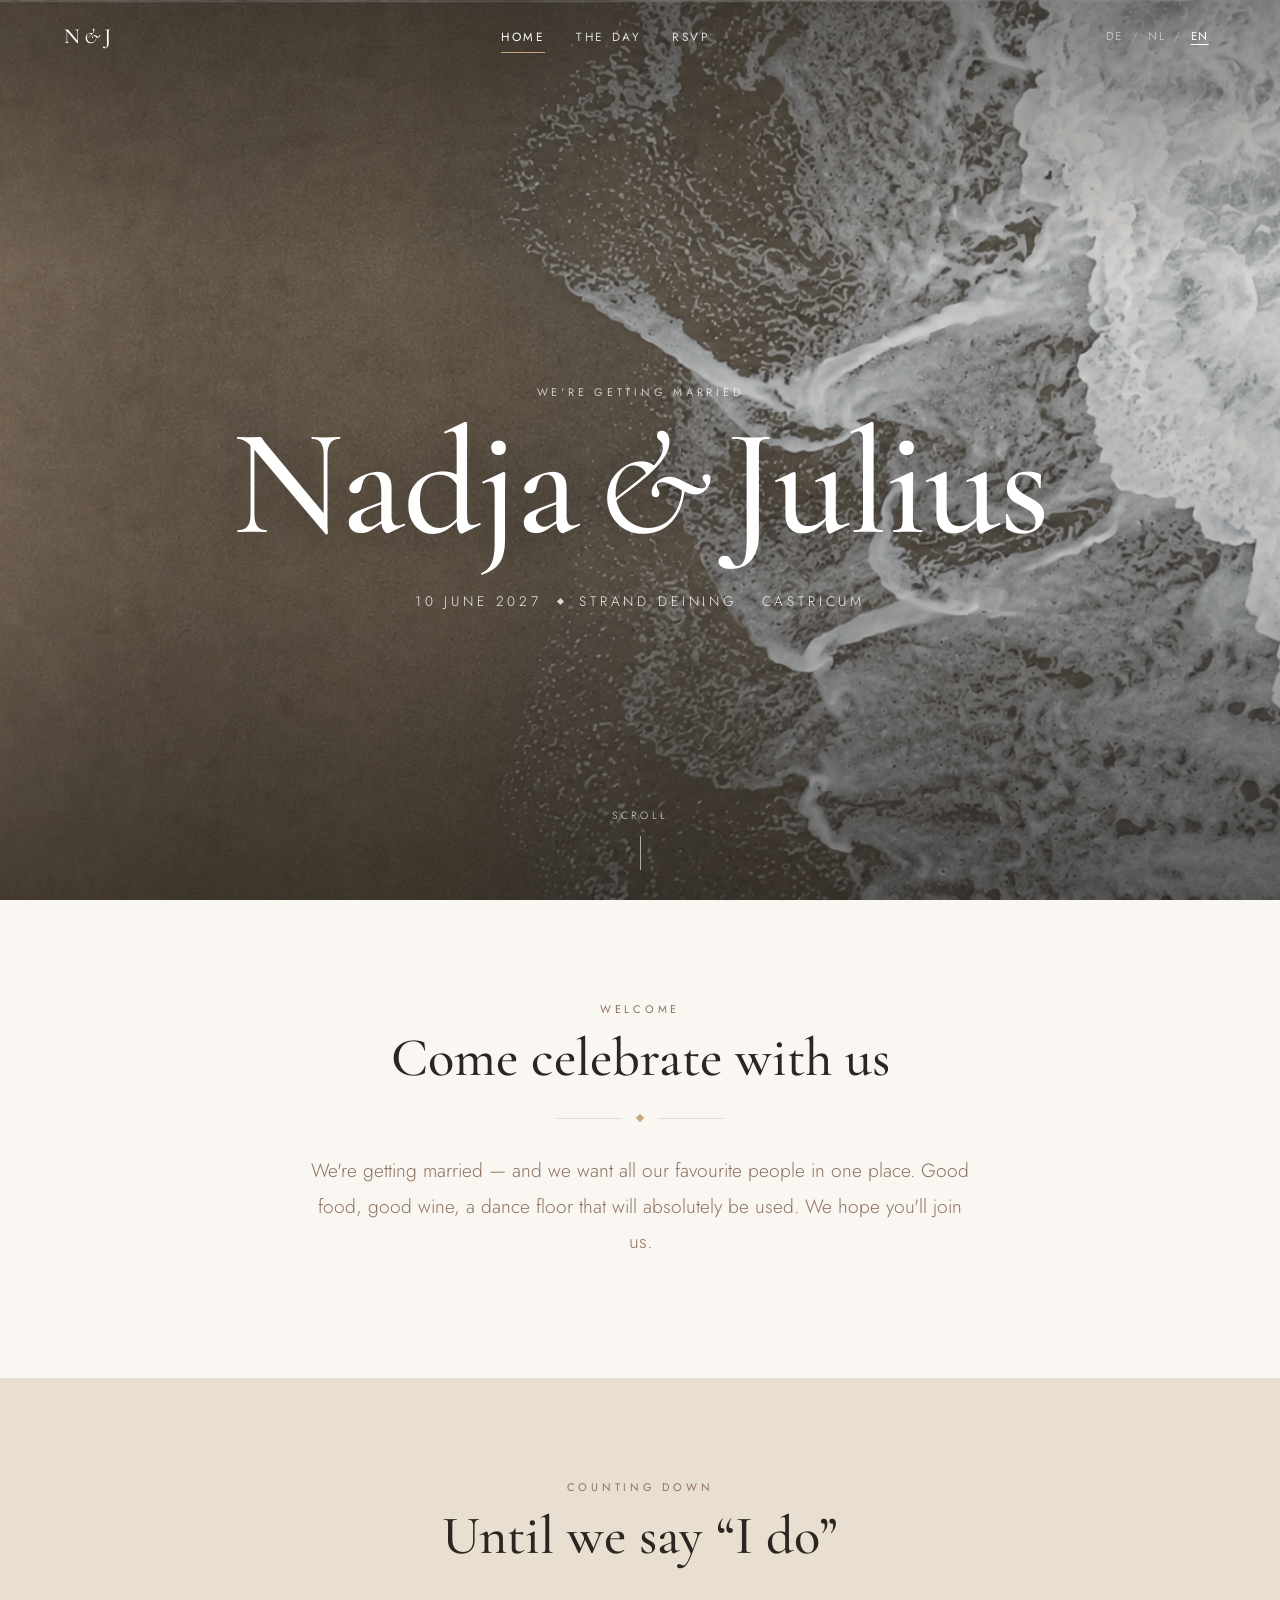
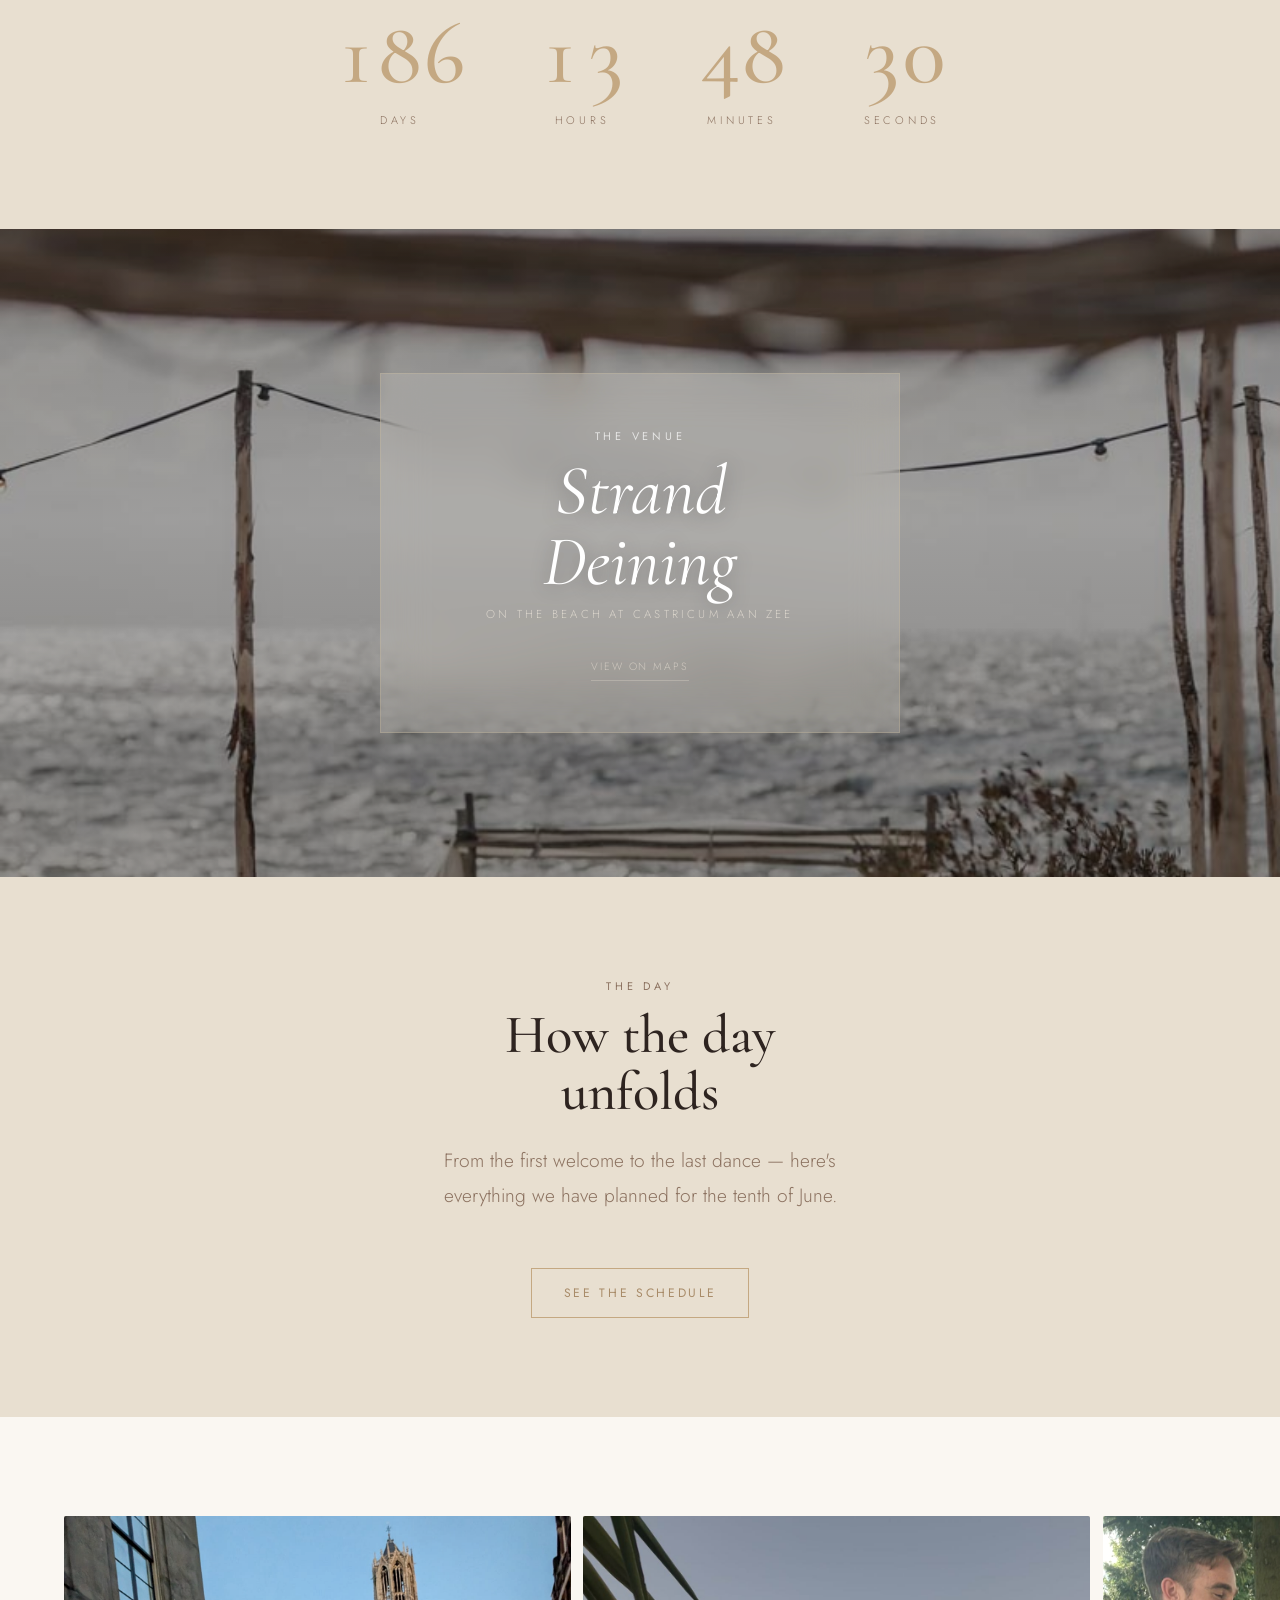
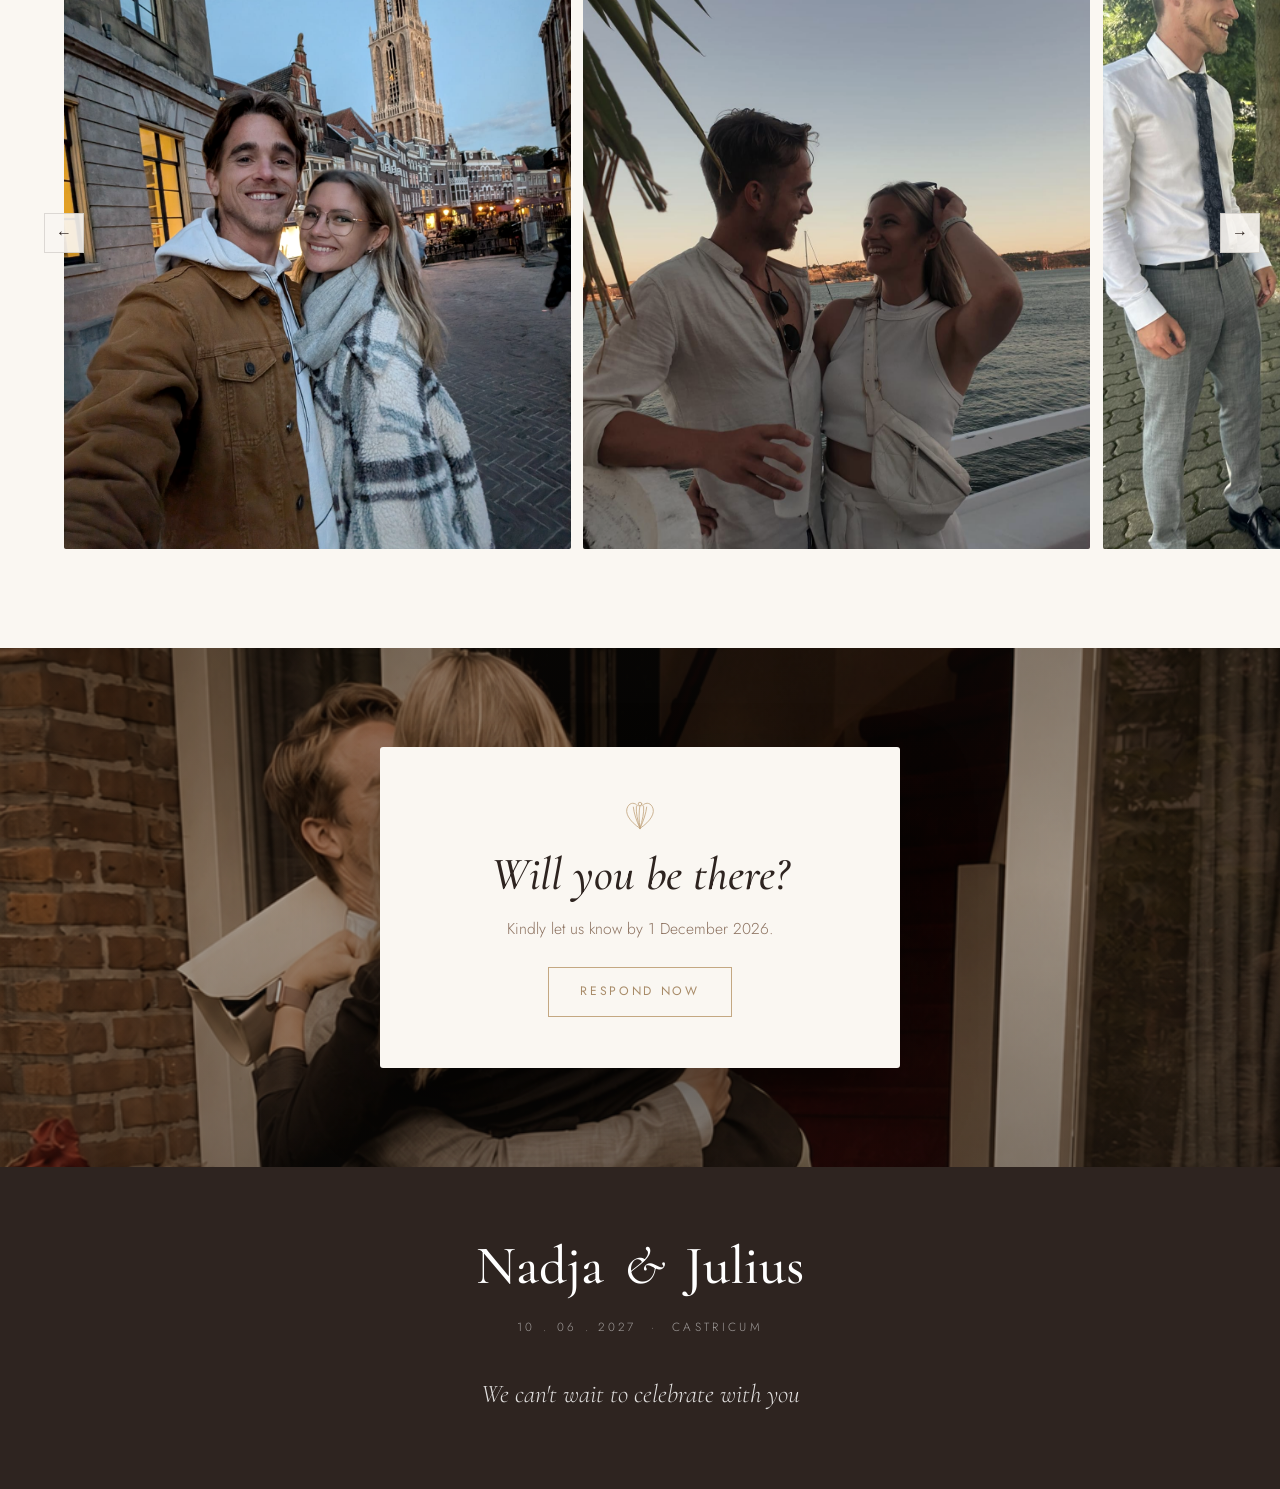
==== index.html @ c859a57a "Update index.html" ====
<!DOCTYPE html>
<html lang="en">
<head>
<meta charset="UTF-8">
<meta name="viewport" content="width=device-width, initial-scale=1.0">
<title>Nadja & Julius — 10 June 2027</title>
<link rel="preconnect" href="https://fonts.googleapis.com">
<link rel="preconnect" href="https://fonts.gstatic.com" crossorigin>
<link href="https://fonts.googleapis.com/css2?family=Cormorant+Garamond:ital,wght@0,300;0,400;0,500;1,300;1,400;1,500&family=Jost:wght@300;400;500&family=Josefin+Sans:wght@100;200;300&display=swap" rel="stylesheet">
<link rel="stylesheet" href="styles.css">
</head>
<body class="home">
<a class="skip-nav" href="#welcome">Skip to main content</a>
<header class="site-head">
  <a class="monogram" href="index.html">N<span class="amp">&amp;</span>J</a>
  <nav class="nav" id="main-nav">
    <a href="index.html" class="active" data-i18n="nav.home">Home</a>
    <a href="day.html" data-i18n="nav.day">The Day</a>
    <a href="rsvp.html" data-i18n="nav.rsvp">RSVP</a>
  </nav>
  <div class="lang" aria-label="Language">
    <button type="button" data-lang="de">DE</button><span>/</span><button type="button" data-lang="nl">NL</button><span>/</span><button type="button" data-lang="en">EN</button>
  </div>
  <button class="hamburger" id="hamburger" aria-expanded="false" aria-controls="main-nav" aria-label="Menu">
    <span></span><span></span><span></span>
  </button>
</header>
<!-- ============ HERO ============ -->
<section class="hero" data-screen-label="Home hero">
  <img class="hero-base" src="assets/hero-beach.png" alt="Aerial view of waves washing over the beach">
  <div class="hero-waves" aria-hidden="true"></div>
  <video id="heroVideo" class="hero-video" autoplay muted loop playsinline preload="auto" src="hero-video.mp4" onloadeddata="this.classList.add('ready')" onerror="this.style.display='none'"></video>
  <div class="hero-scrim"></div>
  <div class="hero-inner">
    <p class="eyebrow on-dark" data-i18n="hero.eyebrow">We're getting married</p>
    <h1 class="hero-names" style="letter-spacing: -2px">Nadja<span class="script-amp" style="color: rgb(255, 255, 255)">&amp;</span>Julius</h1>
    <div class="hero-meta">
      <span data-i18n="hero.date">10 June 2027</span>
      <i></i>
      <span data-i18n="hero.place">Strand Deining · Castricum</span>
    </div>
  </div>
  <a class="hero-scroll" href="#welcome"><span data-i18n="hero.scroll">Scroll</span></a>
</section>
<!-- ============ WELCOME ============ -->
<section class="section" id="welcome">
  <div class="wrap center reveal">
    <p class="eyebrow" data-i18n="welcome.eyebrow">Welcome</p>
    <h2 class="block-title" data-i18n="welcome.title">We're so glad you're here</h2>
    <div class="ornament" style="margin-block:1.8rem 2rem"><i></i></div>
    <p class="measure lede" data-i18n="welcome.body">After all these years, we're tying the knot.</p>
  </div>
</section>
<!-- ============ COUNTDOWN ============ -->
<section class="section cream countdown" data-screen-label="Countdown">
  <div class="wrap center reveal">
    <p class="eyebrow" data-i18n="count.eyebrow">Counting down</p>
    <h2 class="block-title" data-i18n="count.title">Until we say "I do"</h2>
    <div class="cd-grid" id="cd-grid">
      <div class="cd-unit"><div class="cd-num" id="cd-days">--</div><div class="cd-label" data-i18n="count.days">Days</div></div>
      <div class="cd-unit"><div class="cd-num" id="cd-hours">--</div><div class="cd-label" data-i18n="count.hours">Hours</div></div>
      <div class="cd-unit"><div class="cd-num" id="cd-mins">--</div><div class="cd-label" data-i18n="count.minutes">Minutes</div></div>
      <div class="cd-unit"><div class="cd-num" id="cd-secs">--</div><div class="cd-label" data-i18n="count.seconds">Seconds</div></div>
    </div>
    <p class="cd-over" id="cd-over" style="display:none" data-i18n="count.over">Today is the day!</p>
  </div>
</section>
<!-- ============ DETAILS + WHERE TO STAY (full-bleed) ============ -->
<!-- ============ LOCATION ============ -->
<section class="location-section" data-screen-label="Location">
  <img class="invite-bg" src="assets/location.jpg" alt="Beach ceremony setup at Strand Deining">
  <div class="invite-scrim"></div>
  <div class="location-card reveal">
    <p class="eyebrow on-dark" data-i18n="details.eyebrow">The venue</p>
    <h2 class="location-name" data-i18n="details.where.val">Strand Deining</h2>
    <p class="location-sub" data-i18n="details.where.note">Castricum aan Zee</p>
    <a class="location-map-btn" href="https://www.google.com/maps/search/Strand+Deining+Castricum+aan+Zee" target="_blank" rel="noopener" data-i18n="details.map">View on Maps</a>
  </div>
</section>
<!-- ============ DAY TEASER ============ -->
<section class="section cream">
  <div class="wrap center reveal measure">
    <p class="eyebrow" data-i18n="dayteaser.eyebrow">Save the date</p>
    <h2 class="block-title" data-i18n="dayteaser.title">How the day unfolds</h2>
    <p class="lede" style="margin-top:1.4rem" data-i18n="dayteaser.body">From the first welcome to the last dance.</p>
    <a class="btn" href="day.html" style="margin-top:2.2rem" data-i18n="dayteaser.cta">See the schedule</a>
  </div>
</section>
<!-- ============ GALLERY ============ -->
<section class="section">
  <div class="gallery-strip-wrap reveal">
    <div class="gallery-strip-track" id="gallery-track">
      <figure class="gframe"><img src="assets/g1.jpg" alt="Nadja & Julius"></figure>
      <figure class="gframe"><img src="assets/g2.jpg" alt="Nadja & Julius"></figure>
      <figure class="gframe"><img src="assets/g3.jpg" alt="Nadja & Julius"></figure>
      <figure class="gframe"><img src="assets/g4.jpg" alt="Nadja & Julius"></figure>
      <figure class="gframe"><img src="assets/g5.jpg" alt="Nadja & Julius"></figure>
      <figure class="gframe"><img src="assets/g6.jpg" alt="Nadja & Julius"></figure>
      <figure class="gframe"><img src="assets/g7.jpg" alt="Nadja & Julius"></figure>
      <figure class="gframe"><img src="assets/g8.jpg" alt="Nadja & Julius"></figure>
    </div>
    <button class="gallery-prev" aria-label="Previous">&#8592;</button>
    <button class="gallery-next" aria-label="Next">&#8594;</button>
  </div>
</section>
<!-- ============ INVITATION (envelope + letter) ============ -->
<section class="invite-section" data-screen-label="Invitation">
  <img class="invite-bg" src="assets/rsvp-couple.png" alt="">
  <div class="invite-scrim"></div>
  <div class="invite-stage reveal">
    <div class="invite-card">
      <svg class="shell" viewBox="0 0 64 56" aria-hidden="true">
        <g fill="none" stroke="currentColor" stroke-width="1.4" stroke-linecap="round" stroke-linejoin="round">
          <path d="M32 50 C14 38 6 24 12 14 C16 7 24 7 28 13 M32 50 C50 38 58 24 52 14 C48 7 40 7 36 13"/>
          <path d="M32 50 C30 36 30 22 32 12 M32 50 C26 37 22 25 21 15 M32 50 C38 37 42 25 43 15 M32 50 C28 36 25 24 26 14 M32 50 C36 36 39 24 38 14"/>
          <circle cx="32" cy="10" r="3"/>
        </g>
      </svg>
      <h2 class="letter-title" data-i18n="rsvp.letter.title">Will you be there?</h2>
      <p class="letter-deadline" data-i18n="rsvp.letter.deadline">Kindly let us know by 1 December 2026.</p>
      <a class="btn" href="rsvp.html" style="margin-top:1.6rem" data-i18n="rsvpband.cta">Respond now</a>
    </div>
  </div>
</section>
<!-- ============ FOOTER ============ -->
<footer class="site-foot">
  <div class="fmono">Nadja <span class="amp">&amp;</span> Julius</div>
  <div class="fmeta">10 . 06 . 2027 &nbsp;·&nbsp; Castricum</div>
  <div class="ftag" data-i18n="footer.tag">We can't wait to celebrate with you</div>
</footer>
<script src="image-slot.js"></script>
<script src="i18n.js?v=9"></script>
<script>
  /* Hamburger menu */
  (function(){
    var btn = document.getElementById("hamburger");
    var body = document.body;
    if(!btn) return;
    btn.addEventListener("click", function(){
      var open = body.classList.toggle("nav-open");
      btn.setAttribute("aria-expanded", open);
    });
    document.querySelectorAll("#main-nav a").forEach(function(a){
      a.addEventListener("click", function(){ body.classList.remove("nav-open"); btn.setAttribute("aria-expanded","false"); });
    });
  })();
  /* Hero video */
  (function(){
    var v = document.getElementById("heroVideo");
    if(!v) return;
    v.src = "hero-video.mp4";
    v.load();
    v.play().catch(function(){});
  })();
  /* Gallery strip */
  (function(){
    var track = document.getElementById('gallery-track');
    if(!track) return;
    function scrollBy(dir){
      var card = track.querySelector('.gframe');
      var gap = parseInt(getComputedStyle(track).gap) || 12;
      var w = card ? card.offsetWidth + gap : 200;
      track.scrollBy({left: dir * w, behavior:'smooth'});
    }
    var prev = document.querySelector('.gallery-prev');
    var next = document.querySelector('.gallery-next');
    if(prev) prev.addEventListener('click', function(){ scrollBy(-1); });
    if(next) next.addEventListener('click', function(){ scrollBy(1); });
  })();

  /* Countdown to the ceremony — 15:00 CEST, 10 June 2027 */
  (function(){
    var target = new Date("2027-06-10T15:00:00+02:00").getTime();
    var dE=document.getElementById("cd-days"), hE=document.getElementById("cd-hours"),
        mE=document.getElementById("cd-mins"), sE=document.getElementById("cd-secs"),
        grid=document.getElementById("cd-grid"), over=document.getElementById("cd-over");
    if(!dE) return;
    function p(n){ return (n<10?"0":"")+n; }
    function tick(){
      var diff = target - Date.now();
      if(diff <= 0){ if(grid) grid.style.display="none"; if(over) over.style.display=""; return; }
      dE.textContent = Math.floor(diff/86400000);
      hE.textContent = p(Math.floor(diff%86400000/3600000));
      mE.textContent = p(Math.floor(diff%3600000/60000));
      sE.textContent = p(Math.floor(diff%60000/1000));
    }
    tick(); setInterval(tick, 1000);
  })();
</script>
</body>
</html>
---- styles.css ----
/* ===========================================================
   Nadja & Julius — wedding site
   Black & white editorial. Shared across all pages.
   =========================================================== */

:root{
  --ink:#2E2420;          /* dark shore — primary text */
  --ink-soft:#8C7260;     /* driftwood — secondary text */
  --muted:#8C7260;        /* driftwood — labels */
  --paper:#FAF7F2;        /* seafoam white — background */
  --cream:#E8DFD0;        /* sand — surface / section */
  --cream-deep:#DDD0BC;   /* deeper sand */
  --line:rgba(46,36,32,.14);
  --line-soft:rgba(46,36,32,.08);

  --blue:#C4A882;         /* warm dune — accent */
  --blue-deep:#A88B68;    /* deeper warm dune */
  --blue-tint:#F0E8DB;    /* light warm dune tint */
  --clay:#C4A882;
  --clay-deep:#C4A882;    /* countdown numbers */
  --sage:#8C7260;
  --blush:#EDE4D8;

  /* warm, gently-desaturated photo treatment (boho, not stark B&W) */
  --img:saturate(.82) contrast(1.03) sepia(.06);
  --img-dark:saturate(.78) contrast(1.02) sepia(.06) brightness(.72);

  --font-display:"Cormorant Garamond", Georgia, "Times New Roman", serif;
  --font-sans:"Jost", "Helvetica Neue", Arial, sans-serif;

  --maxw:1180px;
  --pad:clamp(1.25rem, 5vw, 4rem);

  --eyebrow-fs:clamp(.66rem,.86vw,.78rem);
  --tracking:.34em;

  --dur:.5s;
  --ease:cubic-bezier(.22,.61,.36,1);
}

*{box-sizing:border-box;}
html{scroll-behavior:smooth;}

/* ---------- skip nav (accessibility) ---------- */
.skip-nav{
  position:absolute;left:-9999px;top:auto;width:1px;height:1px;overflow:hidden;
  font-family:var(--font-sans);font-size:.875rem;font-weight:400;
}
.skip-nav:focus{
  position:fixed;left:1rem;top:1rem;z-index:200;
  width:auto;height:auto;overflow:visible;
  background:var(--ink);color:#fff;padding:.6rem 1.2rem;
  text-decoration:none;outline:2px solid var(--blue);outline-offset:2px;
}

/* ---------- focus rings (keyboard nav) ---------- */
a:focus-visible,
button:focus-visible,
input:focus-visible,
textarea:focus-visible,
select:focus-visible{
  outline:2px solid var(--blue);
  outline-offset:3px;
  border-radius:2px;
}

body{
  margin:0;
  background:var(--paper);
  color:var(--ink);
  font-family:var(--font-sans);
  font-weight:300;
  font-size:clamp(1rem,1.05vw,1.075rem);
  line-height:1.85;
  -webkit-font-smoothing:antialiased;
  text-rendering:optimizeLegibility;
}
img{display:block;max-width:100%;}

/* ---------- type helpers ---------- */
h1,h2,h3,h4{font-family:var(--font-display);font-weight:500;margin:0;line-height:1.04;}
.serif{font-family:var(--font-display);}
.eyebrow{
  font-family:var(--font-sans);
  font-weight:400;
  font-size:var(--eyebrow-fs);
  letter-spacing:var(--tracking);
  text-transform:uppercase;
  color:var(--muted);
  margin:0 0 .65rem;
}
.eyebrow.on-dark{color:rgba(255,255,255,.7);}
.script-amp{font-family:var(--font-display);font-style:italic;font-weight:400;}

/* small centered ornament */
.ornament{display:flex;align-items:center;justify-content:center;gap:1rem;margin:0 auto;}
.ornament::before,.ornament::after{content:"";height:1px;width:clamp(28px,6vw,64px);background:var(--line);}
.ornament i{display:block;width:6px;height:6px;background:var(--blue);transform:rotate(45deg);}
.ornament.on-dark::before,.ornament.on-dark::after{background:rgba(255,255,255,.4);}
.ornament.on-dark i{background:var(--blue);}
.script-amp{font-family:var(--font-display);font-style:italic;font-weight:400;color:var(--blue);}

/* ---------- layout ---------- */
.wrap{max-width:var(--maxw);margin:0 auto;padding-left:var(--pad);padding-right:var(--pad);}
.section{padding-block:clamp(4.5rem,11vh,9rem);}
.section.cream{background:var(--cream);}
.section.ink{background:var(--ink);color:#fff;}
.center{text-align:center;}
.measure{max-width:60ch;margin-inline:auto;}

/* ---------- header ---------- */
.site-head{
  position:fixed;inset:0 0 auto 0;z-index:60;
  display:flex;align-items:center;justify-content:space-between;
  gap:1rem;
  padding:1.05rem var(--pad);
  background:rgba(255,255,255,.92);
  backdrop-filter:saturate(1.1) blur(8px);
  color:var(--ink);
  border-bottom:1px solid var(--line-soft);
  transition:background var(--dur) var(--ease), color var(--dur) var(--ease), border-color var(--dur) var(--ease);
}
.site-head a{color:inherit;text-decoration:none;}
.monogram{
  font-family:var(--font-display);font-weight:500;
  font-size:1.35rem;letter-spacing:.04em;white-space:nowrap;
}
.monogram .amp{font-style:italic;font-weight:400;padding:0 .15em;}
.nav{
  display:flex;gap:clamp(1rem,2.4vw,2.4rem);
  font-size:.74rem;letter-spacing:.22em;text-transform:uppercase;font-weight:400;
}
.nav a{position:relative;padding:.2rem 0;opacity:.82;transition:opacity .25s;}
.nav a:hover{opacity:1;}
.nav a.active{opacity:1;}
.nav a.active::after{content:"";position:absolute;left:0;right:0;bottom:-2px;height:1px;background:var(--blue);}

.lang{display:flex;align-items:center;gap:.1rem;font-size:.72rem;letter-spacing:.14em;font-weight:400;}
.lang button{
  background:none;border:none;color:inherit;cursor:pointer;
  font:inherit;letter-spacing:inherit;padding:.25rem .45rem;opacity:.5;
  text-transform:uppercase;transition:opacity .2s;
}
.lang button:hover{opacity:.85;}
.lang button[aria-pressed="true"]{opacity:1;text-decoration:underline;text-underline-offset:4px;}
.lang span{opacity:.3;}

/* transparent header over the dark home hero */
body.home .site-head{
  background:transparent;backdrop-filter:none;color:#fff;border-color:transparent;
}
body.home.scrolled .site-head{
  background:rgba(255,255,255,.94);backdrop-filter:saturate(1.1) blur(8px);
  color:var(--ink);border-color:var(--line-soft);
}

/* ---------- buttons ---------- */
.btn{
  display:inline-block;font-family:var(--font-sans);font-weight:400;
  font-size:.76rem;letter-spacing:.22em;text-transform:uppercase;
  padding:1.05em 2.6em;border:1px solid var(--blue);color:var(--blue-deep);
  background:transparent;cursor:pointer;text-decoration:none;
  transition:background var(--dur) var(--ease), color var(--dur) var(--ease), transform .25s var(--ease);
}
.btn:hover{background:var(--blue);color:#fff;}
.btn:active{transform:scale(.99);}
.btn.on-dark{border-color:rgba(255,255,255,.85);color:#fff;}
.btn.on-dark:hover{background:#fff;color:var(--blue-deep);}
.btn.solid{background:var(--blue);color:#fff;border-color:var(--blue);}
.btn.solid:hover{background:var(--blue-deep);border-color:var(--blue-deep);color:#fff;}

/* ---------- image treatment (warm, soft color) ---------- */
image-slot{
  background:var(--cream-deep);
  --is-placeholder-color:var(--muted);
  filter:var(--img);
}
.hero image-slot{filter:var(--img-dark);}

/* ---------- reveal on scroll ---------- */
/* Safe default — content always visible if JS fails */
.reveal { opacity: 1; transform: none; }
.reveal.in { opacity: 1; transform: none; }
/* Progressive enhancement — animations when JS has loaded */
.js-ready .reveal {
  opacity: 0;
  transform: translateY(20px);
  transition: opacity .6s cubic-bezier(.22,.61,.36,1), transform .6s cubic-bezier(.22,.61,.36,1);
}
.js-ready .reveal.in { opacity: 1; transform: none; }
.js-ready .reveal:nth-child(2) { transition-delay: .08s; }
.js-ready .reveal:nth-child(3) { transition-delay: .16s; }
.js-ready .reveal:nth-child(4) { transition-delay: .24s; }
.js-ready .reveal:nth-child(5) { transition-delay: .32s; }
.js-ready .reveal:nth-child(6) { transition-delay: .40s; }

/* ---------- footer (blue banner) ---------- */
.site-foot{
  background:var(--ink);color:#fff;text-align:center;
  padding-block:clamp(3.5rem,8vh,6rem);
}
.site-foot .fmono{font-family:var(--font-display);font-size:clamp(2.2rem,6vw,3.4rem);font-weight:500;line-height:1;}
.site-foot .fmono .amp{font-style:italic;font-weight:400;padding:0 .12em;color:#fff;}
.site-foot .fmeta{margin-top:1.4rem;font-size:.74rem;letter-spacing:.28em;text-transform:uppercase;color:rgba(255,255,255,.55);}
.site-foot .ftag{margin-top:2rem;font-family:var(--font-display);font-style:italic;font-size:clamp(1.2rem,2.4vw,1.6rem);color:rgba(255,255,255,.85);}

/* ===========================================================
   HERO (home)
   =========================================================== */
.hero{
  position:relative;min-height:100svh;
  display:flex;flex-direction:column;align-items:center;justify-content:center;
  text-align:center;color:#fff;overflow:hidden;
  background:#262019;
}
.hero image-slot{position:absolute;inset:0;width:100%;height:100%;}
.hero-base{position:absolute;inset:0;width:100%;height:100%;object-fit:cover;z-index:0;filter:var(--img) brightness(.96);}

/* hero waves — foam washing in & out along the surf line (no perspective change) */
.hero-waves{position:absolute;inset:0;z-index:1;pointer-events:none;overflow:hidden;}
.hero-waves::before,.hero-waves::after{
  content:"";position:absolute;left:8%;right:-25%;top:-25%;bottom:-25%;
  mix-blend-mode:screen;will-change:transform,opacity;opacity:0;
}
.hero-waves::before{
  background:linear-gradient(108deg,transparent 42%,rgba(255,255,255,.34) 50%,rgba(255,255,255,.10) 56%,transparent 63%);
  filter:blur(9px);
  animation:wash-a 8.5s var(--ease) infinite;
}
.hero-waves::after{
  background:linear-gradient(108deg,transparent 46%,rgba(255,255,255,.22) 52%,transparent 60%);
  filter:blur(14px);
  animation:wash-b 11s var(--ease) infinite;
  animation-delay:2.4s;
}
@keyframes wash-a{
  0%{transform:translate(10%,-3%);opacity:0;}
  30%{opacity:.6;}
  62%{transform:translate(-7%,2%);opacity:.32;}
  100%{transform:translate(-12%,4%);opacity:0;}
}
@keyframes wash-b{
  0%{transform:translate(13%,-2%);opacity:0;}
  38%{opacity:.42;}
  70%{transform:translate(-6%,2%);opacity:.22;}
  100%{transform:translate(-11%,3%);opacity:0;}
}
.hero-scrim{position:absolute;inset:0;background:
  linear-gradient(180deg,rgba(10,8,6,.42) 0%,rgba(10,8,6,.08) 30%,rgba(10,8,6,.16) 62%,rgba(10,8,6,.48) 100%);
  z-index:2;pointer-events:none;}
.hero-inner{position:relative;z-index:3;padding:6rem 1.25rem 0;}
.hero-names{
  font-weight:500;letter-spacing:.005em;
  font-size:clamp(3.4rem,13vw,9.5rem);line-height:.95;margin:.5rem 0 0;
  text-shadow:0 2px 40px rgba(0,0,0,.35);
}
.hero-names .script-amp{font-weight:400;padding:0 .12em;}
.hero-meta{
  display:flex;align-items:center;justify-content:center;flex-wrap:wrap;gap:1rem;
  margin-top:2rem;font-size:clamp(.74rem,1.1vw,.86rem);
  letter-spacing:.28em;text-transform:uppercase;color:rgba(255,255,255,.92);
}
.hero-meta i{width:5px;height:5px;background:#fff;transform:rotate(45deg);opacity:.8;}
.hero-scroll{
  position:absolute;bottom:1.9rem;left:50%;transform:translateX(-50%);z-index:3;
  color:rgba(255,255,255,.85);text-decoration:none;
  font-size:.66rem;letter-spacing:.3em;text-transform:uppercase;
  display:flex;flex-direction:column;align-items:center;gap:.6rem;
}
.hero-scroll::after{content:"";width:1px;height:34px;background:rgba(255,255,255,.6);animation:scrollpulse 2.2s var(--ease) infinite;}
@keyframes scrollpulse{0%,100%{transform:scaleY(.4);opacity:.4;transform-origin:top;}50%{transform:scaleY(1);opacity:1;transform-origin:top;}}

/* hero video layer (drops in if hero-video.mp4 exists) */
.hero-video{
  position:absolute;inset:0;width:100%;height:100%;object-fit:cover;
  z-index:1;pointer-events:none;opacity:0;
  filter:saturate(.9) brightness(.92);
  transition:opacity 1.2s var(--ease);
}
.hero-video.ready{opacity:1;}

/* ===========================================================
   FULL-BLEED block (home: details + where to stay)
   =========================================================== */
.fullbleed{
  position:relative;min-height:clamp(560px,90vh,860px);
  display:flex;align-items:center;justify-content:center;
  text-align:center;color:#fff;overflow:hidden;background:#262019;
}
.fullbleed > image-slot{position:absolute;inset:0;width:100%;height:100%;filter:var(--img-dark);}
.fb-base{position:absolute;inset:0;width:100%;height:100%;object-fit:cover;filter:brightness(.75) saturate(.9);}
.fb-scrim{position:absolute;inset:0;z-index:2;pointer-events:none;
  background:radial-gradient(ellipse at center,transparent 40%,rgba(20,15,8,.45) 100%);}
.fb-inner{position:relative;z-index:3;padding:5rem var(--pad);max-width:880px;}

/* ===========================================================
   LOCATION SECTION (home) — minimal milk glass
   =========================================================== */
.location-section{
  position:relative;overflow:hidden;
  min-height:clamp(460px,72vh,680px);
  display:flex;align-items:center;justify-content:center;
  background:#2a241d;
}
.location-card{
  position:relative;z-index:3;
  text-align:center;
  background:rgba(248,242,232,.18);
  backdrop-filter:blur(22px) saturate(1.3);
  -webkit-backdrop-filter:blur(22px) saturate(1.3);
  border:1px solid rgba(210,190,155,.3);
  padding:clamp(2.2rem,5vw,3.2rem) clamp(2.8rem,6vw,5rem);
  max-width:520px;width:calc(100% - 3rem);
}
@media(max-width:640px){
  .location-section{min-height:clamp(320px,52vh,480px);}
  .location-card{padding:1.6rem 2rem;width:calc(100% - 2.5rem);}
  .location-name{font-size:clamp(2rem,10vw,3rem);}
}
.location-name{
  font-family:var(--font-display);font-style:italic;font-weight:400;
  font-size:clamp(2.8rem,5.5vw,4.5rem);color:#fff;
  margin:.5rem 0 .4rem;line-height:1.0;
  text-shadow:0 2px 20px rgba(0,0,0,.3);
}
.location-sub{
  font-family:var(--font-sans);font-size:.72rem;letter-spacing:.28em;
  text-transform:uppercase;color:rgba(245,237,224,.65);margin:0 0 1.6rem;
}
.location-map-btn{
  display:inline-block;
  font-family:var(--font-sans);font-size:.66rem;letter-spacing:.18em;
  text-transform:uppercase;text-decoration:none;
  color:rgba(245,237,224,.55);
  border-bottom:1px solid rgba(245,237,224,.25);
  padding-bottom:.2rem;
  transition:color .25s,border-color .25s;
}
.location-map-btn:hover{color:rgba(245,237,224,.9);border-color:rgba(245,237,224,.6);}

/* --- frosted glass card — dark editorial (Josefin + Cormorant) --- */
:root{
  --gc-warm-white:rgba(248,242,232,.18);
  --gc-warm-border:rgba(210,190,155,.35);
  --gc-gold:#c9a96e;
  --gc-gold-dim:rgba(201,169,110,.4);
  --gc-text:rgba(245,237,224,1);
  --gc-text-sub:rgba(245,237,224,.72);
  --gc-text-muted:rgba(245,237,224,.5);
}
.fb-glass-card{
  position:relative;z-index:3;
  width:100%;max-width:620px;
  background:var(--gc-warm-white);
  backdrop-filter:blur(22px) saturate(1.4) brightness(1.05);
  -webkit-backdrop-filter:blur(22px) saturate(1.4) brightness(1.05);
  border:1px solid var(--gc-warm-border);
  border-radius:2px;
  padding:3.5rem 3.5rem 3rem;
  text-align:center;color:var(--gc-text);
  box-shadow:inset 0 1px 0 rgba(255,248,230,.2),0 32px 80px rgba(20,15,8,.35),0 8px 24px rgba(20,15,8,.2);
  animation:fbCardRise .9s cubic-bezier(.22,1,.36,1) both;
}
.fb-glass-card::before{
  content:'';position:absolute;top:0;left:50%;transform:translateX(-50%);
  width:48px;height:2px;background:var(--gc-gold);border-radius:0 0 2px 2px;
  animation:fbLineGrow 1.2s cubic-bezier(.22,1,.36,1) .3s both;
}
.fb-gc-label{
  font-family:'Josefin Sans',sans-serif;font-weight:100;
  font-size:.65rem;letter-spacing:.35em;color:var(--gc-gold);
  text-transform:uppercase;margin:0 0 1.5rem;
  animation:fbFadeUp .7s ease both .25s;
}
.fb-gc-date{
  font-family:var(--font-display);font-style:italic;font-weight:300;
  font-size:clamp(2.4rem,5.5vw,3.8rem);line-height:1.08;
  color:var(--gc-text);letter-spacing:-.01em;margin:0 0 1.4rem;
  animation:fbFadeUp .8s ease both .38s;
}
.fb-gc-venue{
  font-family:'Josefin Sans',sans-serif;font-weight:200;
  font-size:.7rem;letter-spacing:.28em;text-transform:uppercase;
  color:var(--gc-text-sub);margin:0 0 .95rem;
  animation:fbFadeUp .7s ease both .5s;
}
.fb-gc-meta{
  display:flex;align-items:center;justify-content:center;
  font-family:'Josefin Sans',sans-serif;font-weight:100;
  font-size:.72rem;letter-spacing:.12em;text-transform:uppercase;
  color:var(--gc-text-muted);gap:0;
  animation:fbFadeUp .7s ease both .6s;
}
.fb-gc-meta-sep{
  display:inline-block;width:24px;height:1px;
  background:var(--gc-gold-dim);margin:0 .9rem;flex-shrink:0;transform:translateY(-.5px);
}
.fb-gc-divider{
  display:flex;align-items:center;gap:1rem;
  margin:2.4rem 0;animation:fbFadeUp .7s ease both .68s;
}
.fb-gc-divider::before,.fb-gc-divider::after{
  content:'';flex:1;height:1px;
}
.fb-gc-divider::before{background:linear-gradient(to right,transparent,var(--gc-gold-dim));}
.fb-gc-divider::after{background:linear-gradient(to left,transparent,var(--gc-gold-dim));}
.fb-gc-divider-icon{font-size:.55rem;letter-spacing:.2em;color:var(--gc-gold);flex-shrink:0;}
.fb-gc-stay-label{
  font-family:'Josefin Sans',sans-serif;font-weight:100;
  font-size:.58rem;letter-spacing:.35em;text-transform:uppercase;
  color:var(--gc-text-muted);margin:0 0 1.4rem;
  animation:fbFadeUp .7s ease both .75s;
}
.fb-gc-stays{list-style:none;animation:fbFadeUp .7s ease both .85s;}
.fb-gc-stay-item+.fb-gc-stay-item::before{
  content:'';display:block;height:1px;
  background:linear-gradient(to right,transparent,var(--gc-warm-border),transparent);
  margin:0 1rem;
}
.fb-gc-stay-link{
  display:flex;align-items:center;justify-content:center;gap:.7rem;
  padding:.85rem 1rem;
  font-family:'Josefin Sans',sans-serif;font-weight:200;
  font-size:.68rem;letter-spacing:.22em;text-transform:uppercase;
  color:var(--gc-text-sub);text-decoration:none;
  transition:color .3s,letter-spacing .35s;
}
.fb-gc-stay-link:hover{color:rgba(245,237,224,1);letter-spacing:.3em;}
.fb-gc-stay-dash{
  display:inline-block;width:16px;height:1px;
  background:currentColor;opacity:.5;flex-shrink:0;
  transition:width .35s,opacity .3s;
}
.fb-gc-stay-link:hover .fb-gc-stay-dash{width:28px;opacity:.8;}

@keyframes fbCardRise{from{opacity:0;transform:translateY(28px)}to{opacity:1;transform:translateY(0)}}
@keyframes fbFadeUp{from{opacity:0;transform:translateY(12px)}to{opacity:1;transform:translateY(0)}}
@keyframes fbLineGrow{from{width:0;opacity:0}to{width:48px;opacity:1}}

/* glass card mobile */
@media(max-width:640px){
  .fb-glass-card{padding:2.8rem 1.6rem 2.4rem;max-width:calc(100% - 2rem);}
  .fb-gc-meta{flex-direction:column;gap:.4rem;}
  .fb-gc-meta-sep{width:1px;height:10px;margin:0;}
}
.fb-inner .eyebrow,.fb-inner dt,.fb-inner .fact-val,.fb-inner .fact-note,.fb-inner p{
  text-shadow:0 1px 3px rgba(0,0,0,.9),0 2px 18px rgba(0,0,0,.7),0 4px 32px rgba(0,0,0,.4);
}
.facts-row{display:flex;justify-content:center;gap:clamp(3rem,10vw,8rem);margin:1.8rem 0 0;flex-wrap:wrap;}
.facts-row .fact{margin:0;}
.facts-row dt{color:rgba(255,255,255,.6);font-size:var(--eyebrow-fs);letter-spacing:var(--tracking);text-transform:uppercase;}
.facts-row .fact-val{
  color:#fff;
  font-family:var(--font-display);
  font-size:clamp(2rem,3.8vw,3.2rem);
  font-weight:500;line-height:1.05;
  margin:.3rem 0 .4rem;
  text-shadow:0 2px 16px rgba(0,0,0,.6);
}
.facts-row .fact-note{color:rgba(255,255,255,.75);font-size:.9rem;text-shadow:0 1px 8px rgba(0,0,0,.5);}
.stay-links{display:flex;justify-content:center;flex-wrap:wrap;gap:.9rem;margin-top:1.4rem;}
.stay-link{
  font-size:.74rem;letter-spacing:.2em;text-transform:uppercase;text-decoration:none;color:#fff;
  border:1px solid rgba(255,255,255,.55);padding:.95em 1.7em;
  transition:background var(--dur) var(--ease),color var(--dur) var(--ease),border-color var(--dur) var(--ease);
}
.stay-link:hover{background:#fff;color:var(--ink);border-color:#fff;}

/* stay list — subtle text links, secondary to main details */
.stay-list{
  display:flex;flex-wrap:wrap;justify-content:center;
  gap:.35rem 1.6rem;max-width:640px;margin:.8rem auto 0;
}
.stay-item{
  display:inline-flex;align-items:center;gap:.4rem;text-decoration:none;
  font-family:var(--font-sans);font-size:.7rem;letter-spacing:.14em;text-transform:uppercase;
  color:rgba(255,255,255,.55);
  transition:color .2s;
  padding:.2rem 0;
}
.stay-item::after{content:"↗";font-size:.65rem;opacity:.6;}
.stay-item:hover{color:rgba(255,255,255,.9);}
.stay-title{color:inherit;}
.stay-note{display:none;}

/* ===========================================================
   EVEN GALLERY (home) — three equal portraits
   =========================================================== */
.gallery-even{display:grid;grid-template-columns:repeat(3,1fr);gap:clamp(.9rem,1.8vw,1.5rem);align-items:stretch;}
.gallery-even image-slot{width:100%;aspect-ratio:4/5;height:auto;}
.gframe{margin:0;aspect-ratio:4/5;overflow:hidden;background:var(--cream-deep);}
.gframe img{width:100%;height:100%;object-fit:cover;filter:var(--img);transition:transform .9s var(--ease);}
.gframe:hover img{transform:scale(1.04);}

/* ===========================================================
   GALLERY STRIP (home) — 3 visible + half 4th, 8 slots
   =========================================================== */
.gallery-strip-wrap{
  position:relative;
  padding-inline:0;         /* full bleed — no side padding */
}
.gallery-strip-track{
  display:flex;
  gap:clamp(.5rem,1vw,.8rem);
  overflow-x:auto;
  scroll-snap-type:x mandatory;
  -webkit-overflow-scrolling:touch;
  scrollbar-width:none;
  scroll-behavior:smooth;
  padding-left:var(--pad);  /* indent first photo to match page margin */
}
.gallery-strip-track::-webkit-scrollbar{display:none;}
.gallery-strip-track .gframe{
  flex:0 0 calc((100vw - var(--pad) - 2 * clamp(.5rem,1vw,.8rem)) / 2.35);
  aspect-ratio:4/5;
  margin:0;
  scroll-snap-align:start;
  overflow:hidden;
  background:var(--cream-deep);
  border-radius:2px;
}
.gallery-strip-track .gframe img{
  width:100%;height:100%;object-fit:cover;
  filter:var(--img);transition:transform .9s var(--ease);
}
.gallery-strip-track .gframe:hover img{transform:scale(1.04);}
.gframe-empty{background:var(--cream-deep);}
.gallery-prev,.gallery-next{
  position:absolute;top:50%;transform:translateY(-50%);
  width:40px;height:40px;
  display:flex;align-items:center;justify-content:center;
  background:rgba(250,247,242,.9);
  border:1px solid var(--line);
  cursor:pointer;font-size:1rem;color:var(--ink);
  transition:background .2s;z-index:2;
}
.gallery-prev:hover,.gallery-next:hover{background:var(--paper);}
.gallery-prev{left:calc(var(--pad) - 20px);}
.gallery-next{right:20px;}

/* COUNTDOWN (home) */
.cd-grid{display:flex;justify-content:center;gap:clamp(1.4rem,6vw,4.5rem);margin-top:clamp(2rem,5vh,3rem);flex-wrap:wrap;}
.cd-unit{min-width:62px;}
.cd-num{font-family:var(--font-display);font-weight:500;font-size:clamp(2.8rem,9vw,5.6rem);line-height:1;font-variant-numeric:tabular-nums;color:var(--clay-deep);}
.cd-label{margin-top:.7rem;font-size:var(--eyebrow-fs);letter-spacing:var(--tracking);text-transform:uppercase;color:var(--muted);}
.cd-over{font-family:var(--font-display);font-style:italic;font-size:clamp(1.8rem,5vw,3rem);margin:1.5rem 0 0;}

.block-title{font-size:clamp(2rem,4.6vw,3.4rem);font-weight:500;}
.lede{font-size:clamp(1.05rem,1.5vw,1.2rem);line-height:1.85;color:var(--ink-soft);}

/* ===========================================================
   DETAILS grid (home)
   =========================================================== */
.details-grid{display:grid;grid-template-columns:1fr 1fr;gap:clamp(2rem,5vw,5rem);align-items:center;}
.details-photo image-slot{width:100%;aspect-ratio:4/5;height:auto;}
.details-text .facts{margin:1.8rem 0 2.2rem;display:flex;flex-direction:column;gap:1.8rem;}
.facts dt{font-size:var(--eyebrow-fs);letter-spacing:var(--tracking);text-transform:uppercase;color:var(--muted);margin-bottom:.5rem;}
.facts .fact-val{font-family:var(--font-display);font-size:clamp(1.5rem,2.6vw,2.1rem);font-weight:500;line-height:1.1;margin:0;}
.facts .fact-note{margin:.35rem 0 0;color:var(--ink-soft);font-size:.95rem;}
.facts dd{margin-left:0;}

/* ===========================================================
   GALLERY (home)
   =========================================================== */
.gallery{display:grid;grid-template-columns:repeat(3,1fr);gap:clamp(.8rem,1.6vw,1.4rem);align-items:start;}
.gallery .gg{width:100%;aspect-ratio:3/4;}
.gallery .gg-tall{aspect-ratio:3/4.4;margin-top:0;}
.gallery .gg:nth-child(2){margin-top:clamp(1.5rem,5vw,3.5rem);}

/* ===========================================================
   PAGE HERO (day) — full photo hero
   =========================================================== */
.page-hero{
  position:relative;overflow:hidden;text-align:center;
  min-height:clamp(480px,68vh,700px);
  display:flex;align-items:center;justify-content:center;
  background:var(--ink);
  padding:clamp(8rem,16vh,11rem) var(--pad) clamp(3.5rem,8vh,6rem);
}
/* Day page hero — text top-left, faces bottom-right */
.page-hero.hero-left{
  justify-content:flex-start;
  align-items:flex-start;
  padding-left:clamp(2rem,6vw,4.5rem);
  padding-top:clamp(6rem,12vh,8rem);
}
.page-hero.hero-left .page-hero-inner{
  text-align:left;
  max-width:38%;
}
.page-hero.hero-left .page-title{
  font-size:clamp(2.8rem,6vw,4.5rem);
}
.page-hero.hero-left .page-sub{
  margin-left:0;
  max-width:30ch;
  font-size:.95rem;
}
.page-hero-bg{
  position:absolute;inset:0;width:100%;height:100%;object-fit:cover;
  object-position:100% 25%;
  filter:saturate(0.88) sepia(0.12) brightness(0.94);
  z-index:0;
}
.page-hero-scrim{
  position:absolute;inset:0;z-index:1;pointer-events:none;
  background:
    linear-gradient(90deg,rgba(46,36,32,.52) 0%,rgba(46,36,32,.28) 55%,rgba(46,36,32,.08) 100%),
    linear-gradient(180deg,rgba(46,36,32,.22) 0%,rgba(46,36,32,.06) 40%,rgba(46,36,32,.3) 100%);
}
.page-hero-inner{position:relative;z-index:2;}
.page-hero .eyebrow{color:rgba(255,255,255,.6);}

/* ---------- back button (day / rsvp) ---------- */
.back-btn{
  display:inline-flex;align-items:center;gap:.55rem;
  font-family:var(--font-sans);font-size:.85rem;letter-spacing:.2em;text-transform:uppercase;
  color:rgba(255,255,255,.85);text-decoration:none;
  margin-bottom:1.6rem;
  transition:color .2s,gap .2s;
}
.back-btn:hover{color:#fff;gap:.8rem;}
.back-btn::before{content:"←";font-size:1rem;transition:transform .2s;}
.back-btn:hover::before{transform:translateX(-3px);}
.page-hero .page-title{font-size:clamp(3rem,9vw,6rem);font-weight:500;line-height:.98;margin:.6rem 0 0;color:#fff;
  text-shadow:0 2px 20px rgba(46,36,32,.4);}
.page-hero .page-sub{margin:1.6rem auto 0;max-width:46ch;color:rgba(255,255,255,.78);
  text-shadow:0 1px 8px rgba(46,36,32,.5);}

/* ===========================================================
   TIMELINE (day) — alternating illustrated layout
   =========================================================== */
.timeline{max-width:900px;margin:0 auto;position:relative;}
.timeline::before{content:"";position:absolute;left:50%;top:0;bottom:0;width:1px;background:var(--blue);opacity:.35;transform:translateX(-50%);}

.t-item{display:grid;grid-template-columns:1fr 48px 1fr;align-items:center;padding:clamp(2rem,5vh,3.5rem) 0;}
.t-item:first-child{padding-top:0;}
.t-item:last-child{padding-bottom:0;}

.t-mid{display:flex;justify-content:center;align-items:center;z-index:2;}
.t-dot{display:block;width:11px;height:11px;background:var(--paper);border:1.5px solid var(--blue);transform:rotate(45deg);}
.section.cream .t-dot{background:var(--cream);}

.t-content{padding:0 clamp(1.5rem,4vw,3rem);}
.t-illus{
  display:flex;align-items:center;justify-content:center;
  padding:0 clamp(1rem,3vw,2rem);color:var(--blue);
  isolation:isolate;background:var(--paper);
  contain:paint;
}
.section.cream .t-illus{background:var(--cream);}
.t-illus svg{opacity:.85;}
.t-illus img{
  max-width:160px;height:auto;
  filter:hue-rotate(32deg) saturate(0.48) brightness(1.35);
  mix-blend-mode:multiply;
  /* force GPU layer so blend mode applies before first paint */
  transform:translateZ(0);
  backface-visibility:hidden;
}

/* text left, illus right */
.t-item.tl-left .t-content{order:1;text-align:right;}
.t-item.tl-left .t-mid{order:2;}
.t-item.tl-left .t-illus{order:3;}

/* illus left, text right */
.t-item.tl-right .t-illus{order:1;}
.t-item.tl-right .t-mid{order:2;}
.t-item.tl-right .t-content{order:3;text-align:left;}

.t-time{font-family:var(--font-sans);font-size:.68rem;letter-spacing:.2em;text-transform:uppercase;color:var(--blue);margin:0 0 .4rem;display:block;}
.t-heading{font-family:var(--font-display);font-size:clamp(1.8rem,3.2vw,2.6rem);font-weight:500;color:var(--ink);margin:0 0 .5rem;line-height:1.05;}
.t-desc{font-family:var(--font-sans);font-size:.96rem;color:var(--ink-soft);margin:0;line-height:1.75;}

/* ===========================================================
   VENUE (day)
   =========================================================== */
.venue-grid{display:grid;grid-template-columns:1.05fr 1fr;gap:clamp(2rem,5vw,5rem);align-items:center;}
.venue-grid image-slot{width:100%;aspect-ratio:5/4;height:auto;}
.venue-name{font-size:clamp(2rem,4vw,3rem);font-weight:500;margin:.4rem 0 .3rem;}
.venue-addr{font-size:.8rem;letter-spacing:.2em;text-transform:uppercase;color:var(--muted);margin:0 0 1.4rem;}
.dresscode-img{width:100%;aspect-ratio:5/4;object-fit:cover;object-position:center 30%;filter:saturate(.9) brightness(1.02);border-radius:2px;}

/* ===========================================================
   ACCOMMODATION (day page) — full-bleed milk glass
   =========================================================== */
.accom-section{
  position:relative;overflow:hidden;
  min-height:clamp(500px,80vh,760px);
  display:flex;align-items:center;justify-content:center;
  background:#2a241d;padding:clamp(4rem,8vh,6rem) var(--pad);
}
.accom-bg{
  position:absolute;inset:0;width:100%;height:100%;
  object-fit:cover;filter:brightness(.72) saturate(.9);z-index:0;
}
.accom-scrim{
  position:absolute;inset:0;z-index:1;pointer-events:none;
  background:linear-gradient(180deg,rgba(6,4,2,.45) 0%,rgba(6,4,2,.28) 50%,rgba(6,4,2,.55) 100%);
}
.accom-inner{
  position:relative;z-index:2;text-align:center;
  max-width:960px;width:100%;
}
.accom-title{
  font-family:var(--font-display);font-size:clamp(2rem,4vw,3rem);
  font-weight:500;color:#fff;margin:.4rem 0 .6rem;
  text-shadow:0 2px 16px rgba(0,0,0,.4);
}
.accom-sub{
  font-family:var(--font-sans);font-size:.88rem;
  color:rgba(245,237,224,.7);margin:0 0 2.4rem;
  text-shadow:0 1px 8px rgba(0,0,0,.4);
}
.accom-glass-grid{
  display:grid;grid-template-columns:repeat(4,1fr);
  gap:clamp(.7rem,1.4vw,1rem);
}
.accom-glass-card{
  display:flex;flex-direction:column;gap:.3rem;text-decoration:none;
  background:rgba(248,242,232,.18);
  backdrop-filter:blur(20px) saturate(1.3);
  -webkit-backdrop-filter:blur(20px) saturate(1.3);
  border:1px solid rgba(210,190,155,.32);
  padding:clamp(1.2rem,2.5vw,1.6rem) clamp(1rem,2vw,1.3rem);
  transition:background .3s,border-color .3s,transform .25s;
}
.accom-glass-card:hover{
  background:rgba(248,242,232,.28);
  border-color:rgba(210,190,155,.55);
  transform:translateY(-3px);
}
.accom-type{
  font-family:var(--font-sans);font-size:.62rem;letter-spacing:.24em;
  text-transform:uppercase;color:rgba(201,169,110,.9);margin:0 0 .2rem;
}
.accom-card-name{
  font-family:var(--font-display);font-size:1.05rem;font-weight:500;
  color:rgba(245,237,224,1);margin:0 0 .25rem;line-height:1.2;
  text-shadow:0 1px 6px rgba(253,250,243,.3);
}
.accom-card-note{
  font-family:var(--font-sans);font-size:.8rem;
  color:rgba(245,237,224,.68);margin:0;line-height:1.5;flex:1;
}
.accom-book{
  font-family:var(--font-sans);font-size:.64rem;letter-spacing:.18em;
  text-transform:uppercase;color:rgba(201,169,110,.85);margin-top:.7rem;
  display:inline-block;
}
@media(max-width:780px){.accom-glass-grid{grid-template-columns:1fr 1fr;}}
@media(max-width:480px){.accom-glass-grid{grid-template-columns:1fr;}}

/* ===========================================================
   RSVP FORM
   =========================================================== */
.rsvp-wrap{max-width:560px;margin:0 auto;}
.rsvp-success{max-width:560px;margin:0 auto;text-align:center;padding:clamp(2rem,5vh,4rem) 0;}
.rsvp-success .block-title,.rsvp-success .lede{text-align:center;}
.rsvp-success .btn{display:inline-block;}
.field{margin-bottom:2.2rem;}
.field > label{display:block;font-size:var(--eyebrow-fs);letter-spacing:var(--tracking);text-transform:uppercase;color:var(--muted);margin-bottom:.8rem;}
.field input[type="text"],.field input[type="tel"],.field textarea{
  width:100%;font-family:var(--font-sans);font-weight:300;font-size:1.05rem;color:var(--ink);
  background:rgba(232,223,208,.3);border:none;border-bottom:1px solid rgba(196,168,130,.5);
  padding:.75rem 1rem;line-height:1.6;transition:border-color .25s,background .25s;resize:none;
}
.field input:focus,.field textarea:focus{outline:none;border-color:var(--blue);background:rgba(232,223,208,.5);}
.field textarea{min-height:4.8em;}
.field input::placeholder,.field textarea::placeholder{color:#b7afa3;}

/* ── Attend / part card buttons ── */
.attend-opts{display:grid;grid-template-columns:1fr 1fr;gap:.8rem;}
.attend-opts input{position:absolute;opacity:0;pointer-events:none;}
.attend-card{
  display:flex;flex-direction:column;align-items:center;justify-content:center;gap:.45rem;
  min-height:5.8rem;padding:1.4rem 1.2rem;text-align:center;cursor:pointer;
  border:1px solid rgba(196,168,130,.4);background:transparent;
  transition:background .28s var(--ease),border-color .28s var(--ease);
}
.attend-orn{
  font-family:var(--font-display);font-size:1.05rem;color:var(--blue);
  line-height:1;display:block;transition:color .28s;
}
.attend-main{
  font-family:var(--font-display);font-size:1.28rem;font-weight:500;
  color:var(--ink);display:block;line-height:1.2;transition:color .28s;
}
.attend-card--soft .attend-orn{color:var(--muted);}
.attend-card--soft .attend-main{color:var(--ink-soft);}
.attend-opts input:checked + .attend-card{
  background:rgba(196,168,130,.15);border-color:var(--blue);
}
.attend-opts input:checked + .attend-card .attend-orn{color:var(--blue-deep);}
.attend-opts input:checked + .attend-card .attend-main{color:var(--ink);}
.attend-card:hover{border-color:var(--blue);}
/* Compact variant for secondary questions (contribution) */
.attend-opts--sm .attend-card{min-height:3.4rem;padding:.9rem 1rem;}

.form-foot{margin-top:.4rem;}
.form-foot .btn{width:100%;display:block;text-align:center;}
.form-note{margin-top:1.4rem;font-size:.85rem;color:var(--muted);}

/* ── Gate card ── */
.rsvp-gate-card{max-width:480px;margin:0 auto;}

/* ── Welcome banner ── */
.rsvp-welcome{
  display:flex;align-items:center;gap:12px;
  background:rgba(196,168,130,.12);border:1px solid rgba(196,168,130,.4);
  padding:14px 16px;margin-bottom:2rem;
}
.rsvp-welcome-orn{font-family:var(--font-display);font-size:1.1rem;color:var(--blue);flex-shrink:0;line-height:1;}
.rsvp-welcome-text{flex:1;min-width:0;}
.rsvp-welcome-text strong{display:block;font-family:var(--font-display);font-size:1.05rem;font-weight:500;color:var(--ink);line-height:1.2;}
.rsvp-welcome-text span{display:block;font-size:.75rem;color:var(--muted);margin-top:2px;}
.rsvp-welcome-badge{
  flex-shrink:0;background:rgba(74,124,89,.12);color:#3a6b48;
  font-size:.62rem;letter-spacing:.14em;text-transform:uppercase;
  padding:3px 9px;border-radius:2px;white-space:nowrap;
}

/* ── Seat stepper ── */
.stepper-row{display:flex;align-items:center;gap:0;margin-top:6px;}
.stepper-btn{
  width:40px;height:40px;border:1px solid var(--cream-deep);background:transparent;
  font-size:1.2rem;color:var(--blue-deep);cursor:pointer;
  transition:border-color .2s,color .2s;font-family:var(--font-sans);font-weight:300;
}
.stepper-btn:hover:not(:disabled){border-color:var(--blue);color:var(--blue);}
.stepper-btn:disabled{color:var(--cream-deep);border-color:var(--cream-deep);cursor:default;}
.stepper-val{
  font-family:var(--font-display);font-size:2rem;font-weight:500;color:var(--ink);
  width:56px;text-align:center;line-height:38px;
  border-top:1px solid var(--cream-deep);border-bottom:1px solid var(--cream-deep);
}
.stepper-hint{margin-left:12px;font-size:.75rem;color:var(--muted);line-height:1.4;}

/* ===========================================================
   INVITATION — static envelope + letter over photo (home)
   =========================================================== */
.invite-section{
  position:relative;overflow:hidden;
  display:flex;align-items:center;justify-content:center;
  padding:clamp(4.5rem,11vh,8rem) var(--pad);background:#2a241d;
}
.invite-bg{position:absolute;inset:0;width:100%;height:100%;object-fit:cover;object-position:center 26%;filter:saturate(.9) brightness(.82);z-index:0;}
.invite-scrim{position:absolute;inset:0;z-index:1;background:linear-gradient(180deg,rgba(24,19,14,.28),rgba(24,19,14,.14) 45%,rgba(24,19,14,.32));}

.invite-stage{
  position:relative;z-index:2;width:min(880px,100%);
  display:flex;align-items:center;justify-content:center;
}

/* envelope — hidden */
.invite-envelope{display:none;}
.ie-back{position:absolute;inset:0;border-radius:5px;z-index:1;
  background:linear-gradient(158deg,#8090b0,#6C7FA3);}
.ie-front{position:absolute;inset:0;border-radius:5px;z-index:3;
  background:linear-gradient(158deg,#6f82a6,#5f7298);
  clip-path:polygon(0 27%,50% 63%,100% 27%,100% 100%,0 100%);}
.ie-flap{position:absolute;top:0;left:0;width:100%;height:63%;z-index:4;
  background:linear-gradient(158deg,#788aae,#647a9f);
  clip-path:polygon(0 0,100% 0,50% 100%);
  display:flex;justify-content:center;}
.ie-mono{color:#fff;font-family:var(--font-display);font-weight:500;font-size:clamp(1.2rem,2.6vw,1.7rem);letter-spacing:.04em;padding-top:.7rem;opacity:.94;}
.ie-mono .amp{font-style:italic;padding:0 .12em;color:#fff;}

/* letter card */
.invite-card{
  position:relative;z-index:5;width:min(520px,88vw);
  background:var(--paper);border-radius:3px;text-align:center;
  padding:clamp(2rem,4vw,3.2rem) clamp(1.5rem,3.2vw,2.4rem);
  box-shadow:0 34px 70px rgba(0,0,0,.4);
}
.shell{display:block;width:40px;height:34px;margin:0 auto 1.1rem;color:var(--clay);}
.letter-title{font-family:var(--font-display);font-style:italic;font-weight:500;font-size:clamp(2rem,4vw,2.9rem);line-height:1.04;color:var(--ink);}
.letter-deadline{margin:1.1rem 0 0;font-size:.98rem;line-height:1.6;color:var(--ink-soft);}
.letter-hint{margin:.4rem 0 0;font-size:.8rem;letter-spacing:.04em;color:var(--muted);}

@media (max-width:680px){
  .invite-stage{flex-direction:column;}
  .invite-envelope{display:none;}
  .invite-card{width:min(420px,88vw);z-index:5;}
}

/* ===========================================================
   RSVP PHOTO HERO (rsvp page)
   =========================================================== */
.rsvp-photo-hero{
  position:relative;overflow:hidden;text-align:center;
  min-height:clamp(420px,62vh,640px);
  display:flex;align-items:center;justify-content:center;
  padding:clamp(8rem,16vh,11rem) var(--pad) clamp(3.5rem,8vh,6rem);
  background:#2a241d;
}
.rsvp-hero-bg{position:absolute;inset:0;width:100%;height:100%;object-fit:cover;object-position:center 26%;filter:saturate(.9) sepia(.1) brightness(.92);z-index:0;}
.rsvp-hero-scrim{position:absolute;inset:0;z-index:1;background:linear-gradient(180deg,rgba(24,19,14,.5),rgba(24,19,14,.3) 45%,rgba(24,19,14,.6));}
.rsvp-hero-inner{position:relative;z-index:2;}
.rsvp-hero-inner .page-sub{margin:1.4rem auto 0;max-width:46ch;}

/* ── Personalized name display in form section ── */
.rsvp-name-hero{
  padding:clamp(3rem,7vh,5rem) 0 clamp(1.8rem,4vh,2.8rem);
  border-bottom:1px solid var(--line-soft);
  margin-bottom:clamp(2rem,4vh,3rem);
}
.rsvp-name-display{
  font-family:var(--font-display);
  font-style:italic;
  font-weight:400;
  font-size:clamp(3rem,8vw,5.5rem);
  line-height:.96;
  letter-spacing:-.01em;
  color:var(--ink);
  margin:0;
}
.rsvp-name-sub{
  font-family:var(--font-display);
  font-style:italic;
  font-size:clamp(1rem,1.5vw,1.3rem);
  color:var(--ink-soft);
  margin:1rem 0 0;
}

/* ===========================================================
   HAMBURGER / MOBILE NAV
   =========================================================== */
.hamburger{
  display:none;
  flex-direction:column;justify-content:center;align-items:center;gap:5px;
  background:none;border:none;cursor:pointer;padding:.5rem;
  color:inherit;z-index:110;flex-shrink:0;
}
.hamburger span{
  display:block;width:22px;height:1.5px;background:currentColor;
  transition:transform .35s var(--ease),opacity .25s;
  transform-origin:center;
}
.hamburger[aria-expanded="true"] span:nth-child(1){transform:translateY(6.5px) rotate(45deg);}
.hamburger[aria-expanded="true"] span:nth-child(2){opacity:0;transform:scaleX(0);}
.hamburger[aria-expanded="true"] span:nth-child(3){transform:translateY(-6.5px) rotate(-45deg);}

/* ===========================================================
   RESPONSIVE
   =========================================================== */
@media (max-width:780px){
  .details-grid{grid-template-columns:1fr;gap:2.2rem;}
  .details-photo{order:-1;}
  .venue-grid{grid-template-columns:1fr;gap:2.2rem;}
  .venue-grid image-slot{order:-1;}
  .gallery{grid-template-columns:1fr 1fr;}
  .gallery .gg-tall{grid-column:1 / -1;aspect-ratio:16/10;}
  .gallery-even{grid-template-columns:1fr 1fr;gap:1rem;}
  .gallery-even .gframe:nth-child(3){grid-column:1 / -1;aspect-ratio:16/7;}
  .facts-row{gap:2.2rem;}
  .stay-list{grid-template-columns:1fr;max-width:420px;}
}

@media (max-width:640px){
  /* gallery strip — 1.5 photos on mobile for bigger size */
  .gallery-strip-track .gframe{
    flex:0 0 calc((100vw - var(--pad) - .5rem) / 1.55);
  }

  /* Show hamburger, hide inline nav */
  .hamburger{display:flex;}
  .nav{
    position:fixed;inset:0;z-index:100;
    flex-direction:column;align-items:center;justify-content:center;
    gap:2.8rem;
    background:var(--paper);
    font-size:1.05rem;letter-spacing:.24em;
    transform:translateX(100%);
    transition:transform .4s var(--ease);
    pointer-events:none;
  }
  .nav-open .nav{transform:translateX(0);pointer-events:auto;}
  /* Force dark text in overlay regardless of page hero color */
  .nav a,
  body.home .nav a{
    color:var(--ink) !important;
    opacity:1;
    font-size:1.2rem;
    padding:.5rem 1rem;
    min-height:48px;
    display:flex;align-items:center;
  }
  .nav a.active::after{bottom:-4px;height:1.5px;background:var(--blue);}

  /* lang — larger touch targets */
  .lang{gap:0;font-size:.68rem;}
  .lang button{padding:.5rem .35rem;min-height:44px;min-width:32px;}

  /* site-head layout on mobile */
  .site-head{padding-inline:1.1rem;gap:.6rem;}
  .monogram{font-size:1.15rem;}

  /* section spacing tighter */
  .section{padding-block:clamp(3rem,8vh,6rem);}

  /* hero */
  .hero-names{font-size:clamp(3.6rem,18vw,5.8rem) !important;letter-spacing:-1px !important;}
  .hero-meta{flex-direction:column;gap:.5rem;font-size:.72rem;}
  .hero-meta i{display:none;}
  .hero-inner{padding:5rem 1.25rem 0;}

  /* countdown */
  .cd-grid{gap:clamp(1.2rem,6vw,2.5rem);}
  .cd-num{font-size:clamp(2.6rem,13vw,4.5rem);}

  /* gallery */
  .gallery-even{grid-template-columns:1fr;gap:.9rem;max-width:380px;margin-inline:auto;}
  .gallery-even .gframe:nth-child(3){grid-column:unset;aspect-ratio:4/5;}

  /* glass card on mobile */
  .fb-glass-card{padding:1.6rem 1.2rem;width:calc(100% - 2rem);}
  .fb-facts{flex-direction:column;gap:1.2rem;}
  .fb-sep{width:100%;height:1px;margin:0;}
  .fb-fact{padding:0;}

  /* stay list */
  .stay-list{grid-template-columns:1fr;max-width:100%;}
  .stay-item{padding:.9em 1.1em;}

  /* timeline — text left, illustration right on mobile */
  .timeline{padding-left:0;max-width:100%;}
  .timeline::before{display:none;}
  .t-item,.t-item.tl-left,.t-item.tl-right{
    grid-template-columns:1fr auto;
    gap:1rem;
    padding:1.6rem 0;
    border-bottom:1px solid var(--line-soft);
    align-items:center;
  }
  .t-item:last-child{border-bottom:none;}
  .t-item.tl-left .t-content,
  .t-item.tl-right .t-content{order:1;text-align:left;padding:0;}
  .t-item.tl-left .t-mid,
  .t-item.tl-right .t-mid{display:none;}
  .t-item.tl-left .t-illus,
  .t-item.tl-right .t-illus{order:2;justify-content:flex-end;padding:0;}
  .t-illus img{max-width:80px;}
  .t-illus svg{width:80px;height:80px;}
  .t-heading{font-size:1.5rem;}
  .t-time{margin-bottom:.25rem;}

  /* venue / dress code */
  .venue-name{font-size:1.8rem;}

  /* invite section */
  .invite-stage{flex-direction:column;}
  .invite-envelope{display:none;}
  .invite-card{width:min(380px,90vw);z-index:5;padding:1.8rem 1.4rem;}
  .letter-title{font-size:clamp(1.6rem,7vw,2.2rem);}

  /* rsvp form */
  .attend-opts{flex-direction:column;}
  .attend-opts label{min-width:unset;padding:1em;}

  /* page hero — tighter padding on mobile */
  .page-hero{
    padding-top:clamp(6rem,14vh,9rem);
    padding-bottom:clamp(2.5rem,6vh,4.5rem);
    min-height:clamp(360px,55vh,520px);
  }
  .page-hero .page-title{font-size:clamp(3.4rem,14vw,5.2rem);}
  .page-hero .page-sub{font-size:1rem;margin-top:1rem;}

  /* timeline line — more visible */
  .timeline::before{opacity:.45;}

  /* RSVP band — full-width button on mobile */
  .section.ink .btn{display:block;text-align:center;width:100%;max-width:360px;margin-inline:auto;padding:1.15em 2em;margin-top:1.8rem;}

  /* dress code — text first on mobile */
  .venue-grid > div:first-child{order:1;}
  .venue-grid > div:last-child{order:2;}
  .venue-name{font-size:2rem;margin:.3rem 0 .8rem;}
  .lede{font-size:1rem;}

  /* footer */
  .site-foot{padding-block:clamp(2.8rem,7vh,5rem);}
  .site-foot .fmono{font-size:clamp(2rem,9vw,3rem);}
}

@media (max-width:380px){
  .hero-names{font-size:clamp(3rem,16vw,4.5rem) !important;}
  .monogram{font-size:1rem;}
  .lang button{padding:.3rem .22rem;font-size:.64rem;}
}

@media (prefers-reduced-motion:reduce){
  .reveal{opacity:1;transform:none;transition:none;}
  .hero-scroll::after{animation:none;}
  .hero-waves::before,.hero-waves::after{animation:none;opacity:0;}
  html{scroll-behavior:auto;}
}
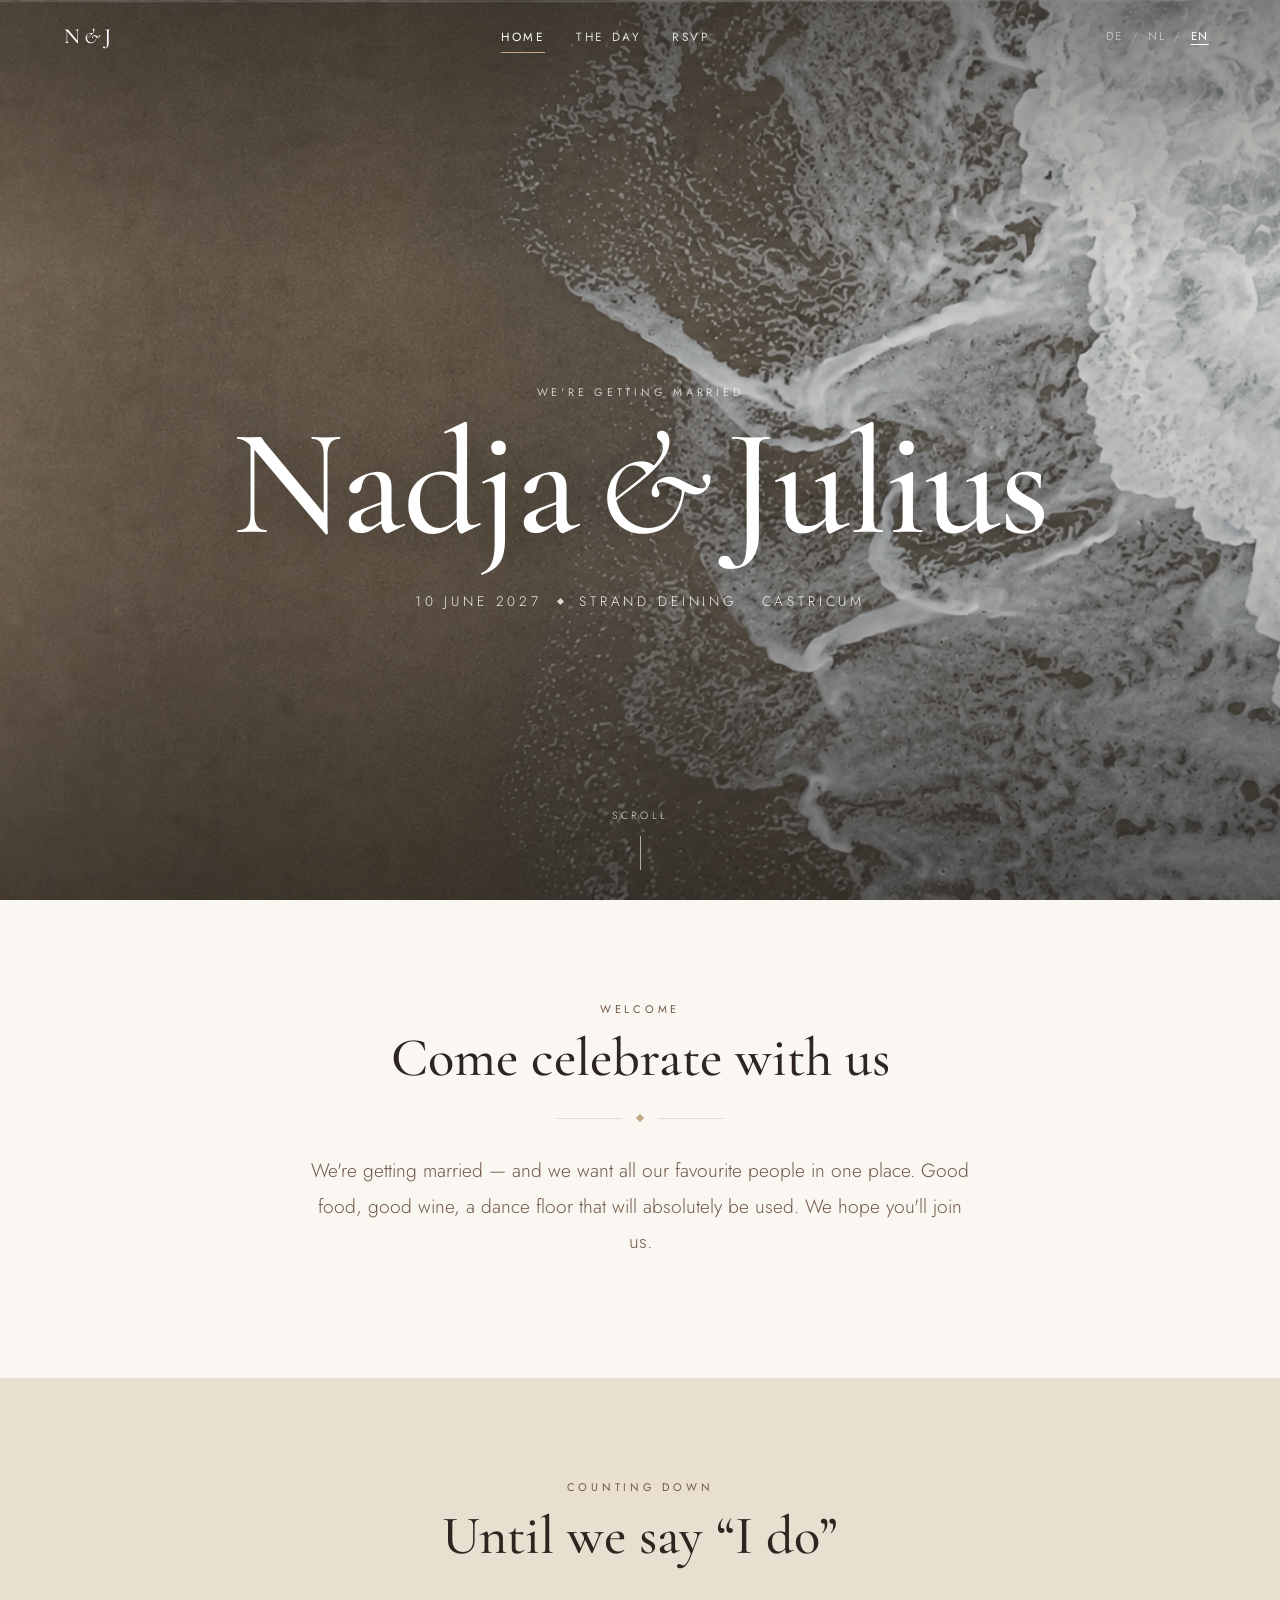
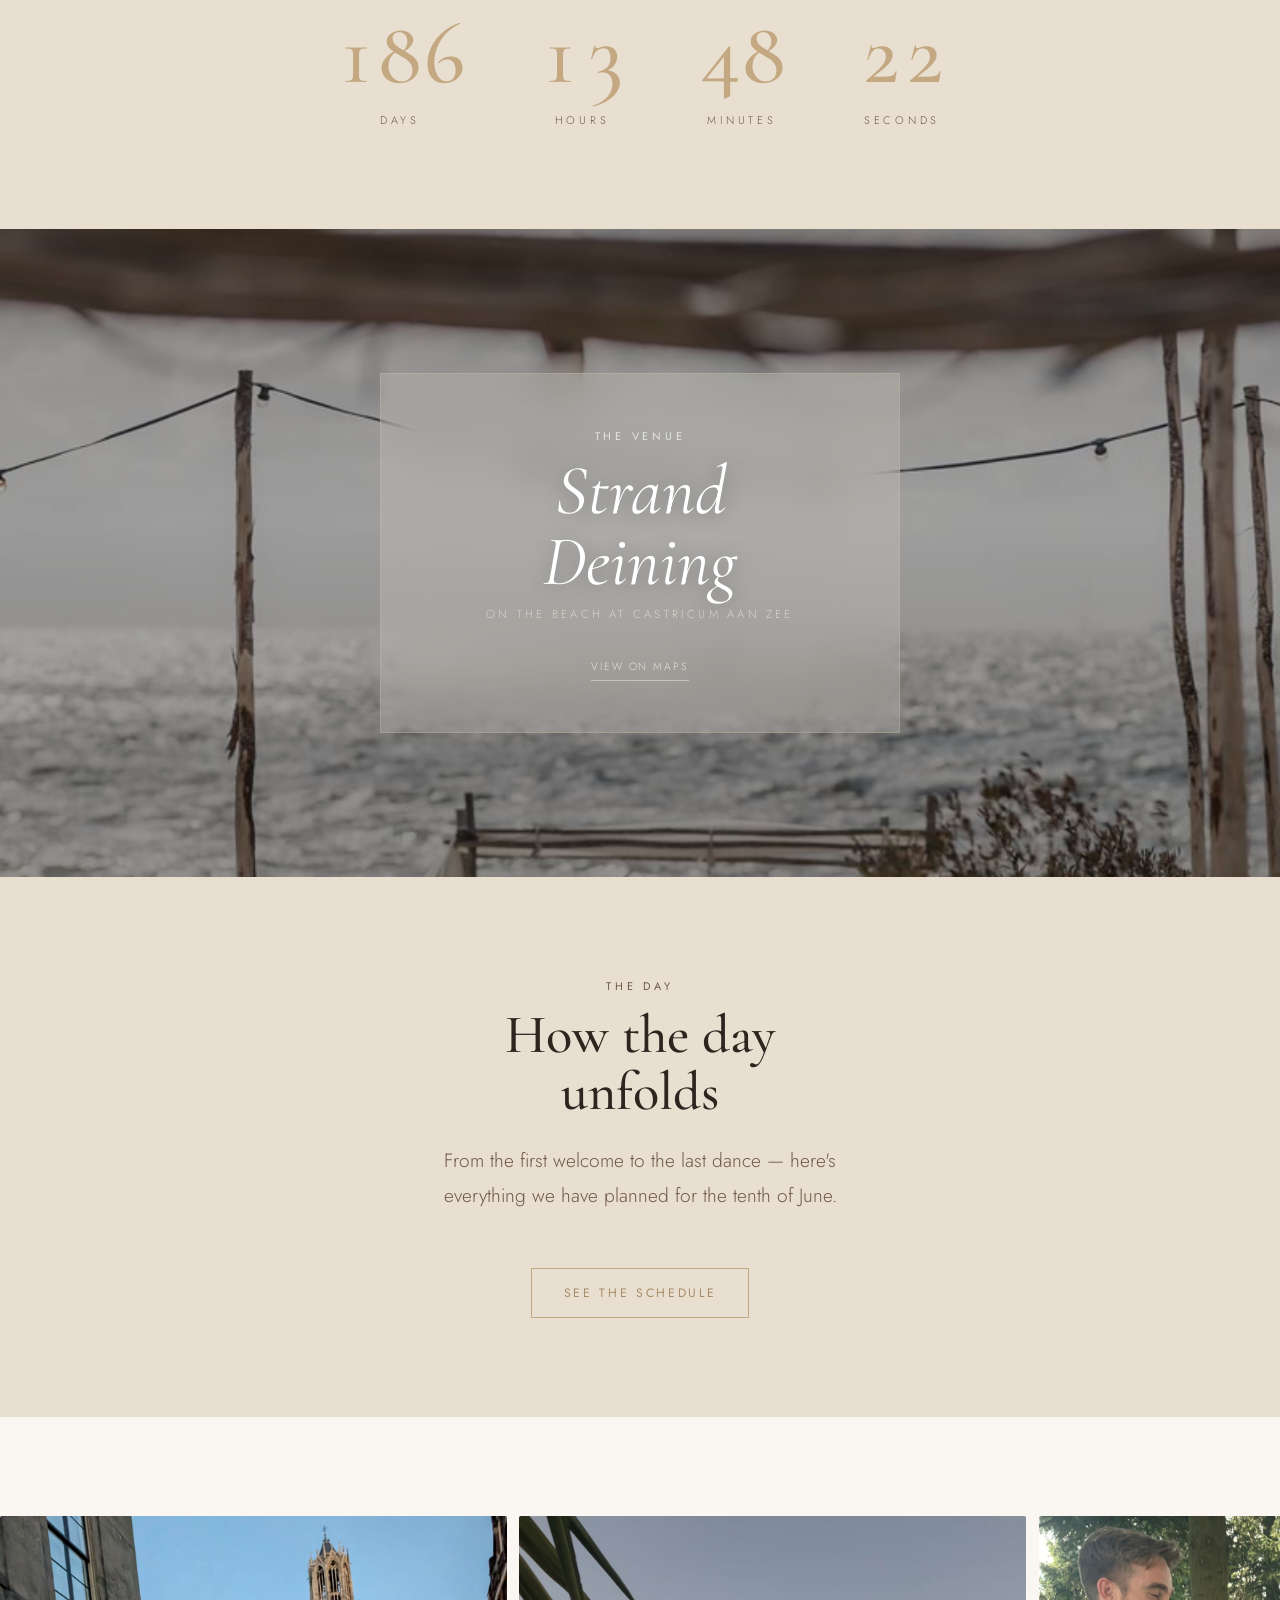
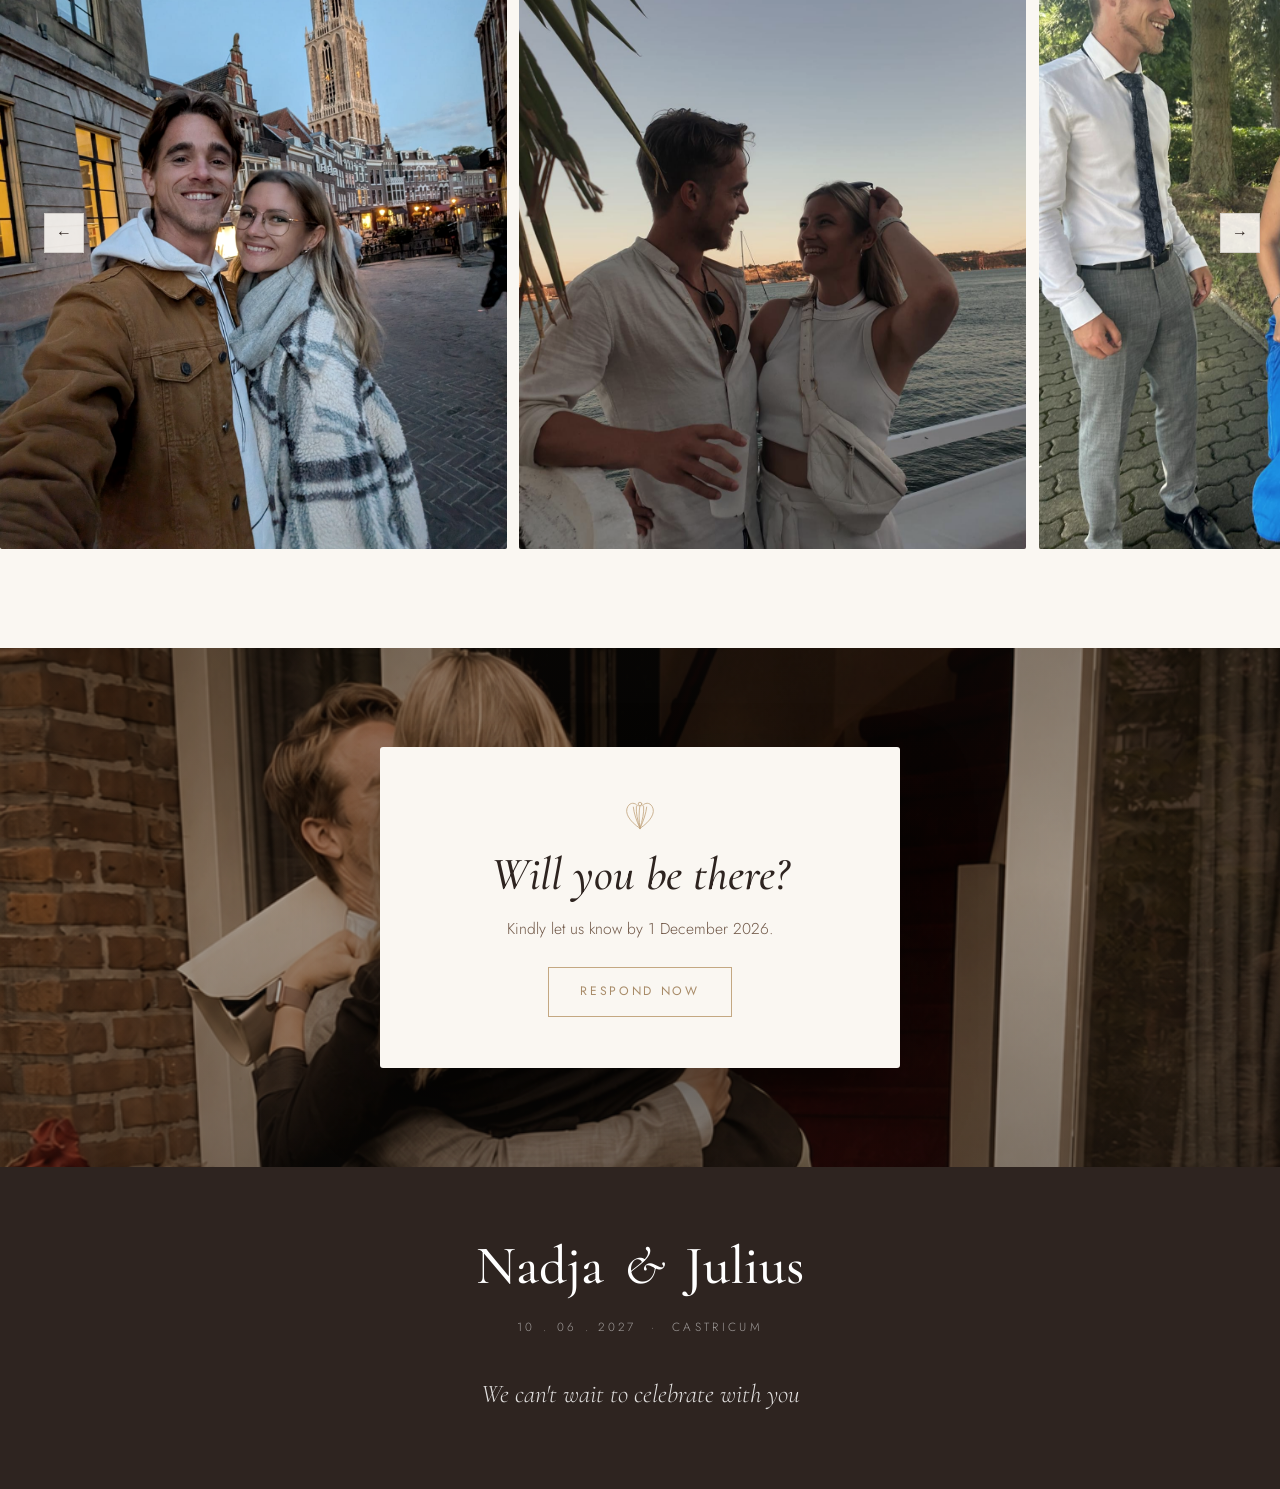
==== commit 5c1b1e0e: "Update index.html" ====
--- a/index.html
+++ b/index.html
@@ -10,7 +10,7 @@
 <link rel="stylesheet" href="styles.css">
 </head>
 <body class="home">
-<a class="skip-nav" href="#welcome">Skip to main content</a>
+<a class="skip-nav" href="#main">Skip to main content</a>
 <header class="site-head">
   <a class="monogram" href="index.html">N<span class="amp">&amp;</span>J</a>
   <nav class="nav" id="main-nav">
@@ -25,6 +25,7 @@
     <span></span><span></span><span></span>
   </button>
 </header>
+<main id="main">
 <!-- ============ HERO ============ -->
 <section class="hero" data-screen-label="Home hero">
   <img class="hero-base" src="assets/hero-beach.png" alt="Aerial view of waves washing over the beach">
@@ -123,13 +124,14 @@
   </div>
 </section>
 <!-- ============ FOOTER ============ -->
+</main>
 <footer class="site-foot">
   <div class="fmono">Nadja <span class="amp">&amp;</span> Julius</div>
   <div class="fmeta">10 . 06 . 2027 &nbsp;·&nbsp; Castricum</div>
   <div class="ftag" data-i18n="footer.tag">We can't wait to celebrate with you</div>
 </footer>
 <script src="image-slot.js"></script>
-<script src="i18n.js?v=9"></script>
+<script src="i18n.js?v=11"></script>
 <script>
   /* Hamburger menu */
   (function(){
--- a/styles.css
+++ b/styles.css
@@ -5,8 +5,8 @@
 
 :root{
   --ink:#2E2420;          /* dark shore — primary text */
-  --ink-soft:#8C7260;     /* driftwood — secondary text */
-  --muted:#8C7260;        /* driftwood — labels */
+  --ink-soft:#705848;     /* driftwood — secondary text (6.3:1 on --paper, WCAG AA ✓) */
+  --muted:#705848;        /* driftwood — labels     (6.3:1 on --paper, WCAG AA ✓) */
   --paper:#FAF7F2;        /* seafoam white — background */
   --cream:#E8DFD0;        /* sand — surface / section */
   --cream-deep:#DDD0BC;   /* deeper sand */
@@ -18,7 +18,7 @@
   --blue-tint:#F0E8DB;    /* light warm dune tint */
   --clay:#C4A882;
   --clay-deep:#C4A882;    /* countdown numbers */
-  --sage:#8C7260;
+  --sage:#705848;
   --blush:#EDE4D8;
 
   /* warm, gently-desaturated photo treatment (boho, not stark B&W) */
@@ -331,12 +331,12 @@
   display:inline-block;
   font-family:var(--font-sans);font-size:.66rem;letter-spacing:.18em;
   text-transform:uppercase;text-decoration:none;
-  color:rgba(245,237,224,.55);
-  border-bottom:1px solid rgba(245,237,224,.25);
+  color:rgba(245,237,224,.88);
+  border-bottom:1px solid rgba(245,237,224,.5);
   padding-bottom:.2rem;
   transition:color .25s,border-color .25s;
 }
-.location-map-btn:hover{color:rgba(245,237,224,.9);border-color:rgba(245,237,224,.6);}
+.location-map-btn:hover{color:rgba(245,237,224,1);border-color:rgba(245,237,224,.8);}
 
 /* --- frosted glass card — dark editorial (Josefin + Cormorant) --- */
 :root{
@@ -742,7 +742,7 @@
 }
 .accom-card-note{
   font-family:var(--font-sans);font-size:.8rem;
-  color:rgba(245,237,224,.68);margin:0;line-height:1.5;flex:1;
+  color:rgba(245,237,224,.90);margin:0;line-height:1.5;flex:1;
 }
 .accom-book{
   font-family:var(--font-sans);font-size:.64rem;letter-spacing:.18em;
@@ -761,14 +761,29 @@
 .rsvp-success .btn{display:inline-block;}
 .field{margin-bottom:2.2rem;}
 .field > label{display:block;font-size:var(--eyebrow-fs);letter-spacing:var(--tracking);text-transform:uppercase;color:var(--muted);margin-bottom:.8rem;}
+
+/* ── Fieldset reset for radio groups (a11y: fieldset+legend replaces orphaned label) ── */
+fieldset.field-group{border:none;margin:0;padding:0;margin-bottom:2.2rem;}
+fieldset.field-group legend{
+  display:block;width:100%;float:left; /* keeps legend in normal document flow */
+  font-family:var(--font-sans);font-size:var(--eyebrow-fs);font-weight:400;
+  letter-spacing:var(--tracking);text-transform:uppercase;color:var(--muted);
+  margin-bottom:.8rem;padding:0;
+}
+fieldset.field-group::after{content:"";display:table;clear:both;}
 .field input[type="text"],.field input[type="tel"],.field textarea{
   width:100%;font-family:var(--font-sans);font-weight:300;font-size:1.05rem;color:var(--ink);
   background:rgba(232,223,208,.3);border:none;border-bottom:1px solid rgba(196,168,130,.5);
   padding:.75rem 1rem;line-height:1.6;transition:border-color .25s,background .25s;resize:none;
 }
-.field input:focus,.field textarea:focus{outline:none;border-color:var(--blue);background:rgba(232,223,208,.5);}
+.field input:focus-visible,.field textarea:focus-visible{
+  border-color:var(--blue);
+  background:rgba(232,223,208,.5);
+  outline:2px solid var(--blue);
+  outline-offset:2px;
+}
 .field textarea{min-height:4.8em;}
-.field input::placeholder,.field textarea::placeholder{color:#b7afa3;}
+.field input::placeholder,.field textarea::placeholder{color:#8A7F78;}
 
 /* ── Attend / part card buttons ── */
 .attend-opts{display:grid;grid-template-columns:1fr 1fr;gap:.8rem;}
@@ -795,6 +810,11 @@
 .attend-opts input:checked + .attend-card .attend-orn{color:var(--blue-deep);}
 .attend-opts input:checked + .attend-card .attend-main{color:var(--ink);}
 .attend-card:hover{border-color:var(--blue);}
+/* Keyboard focus: show ring on the visible card when the hidden radio is focused */
+.attend-opts input:focus-visible + .attend-card{
+  outline:2px solid var(--blue);
+  outline-offset:2px;
+}
 /* Compact variant for secondary questions (contribution) */
 .attend-opts--sm .attend-card{min-height:3.4rem;padding:.9rem 1rem;}
 
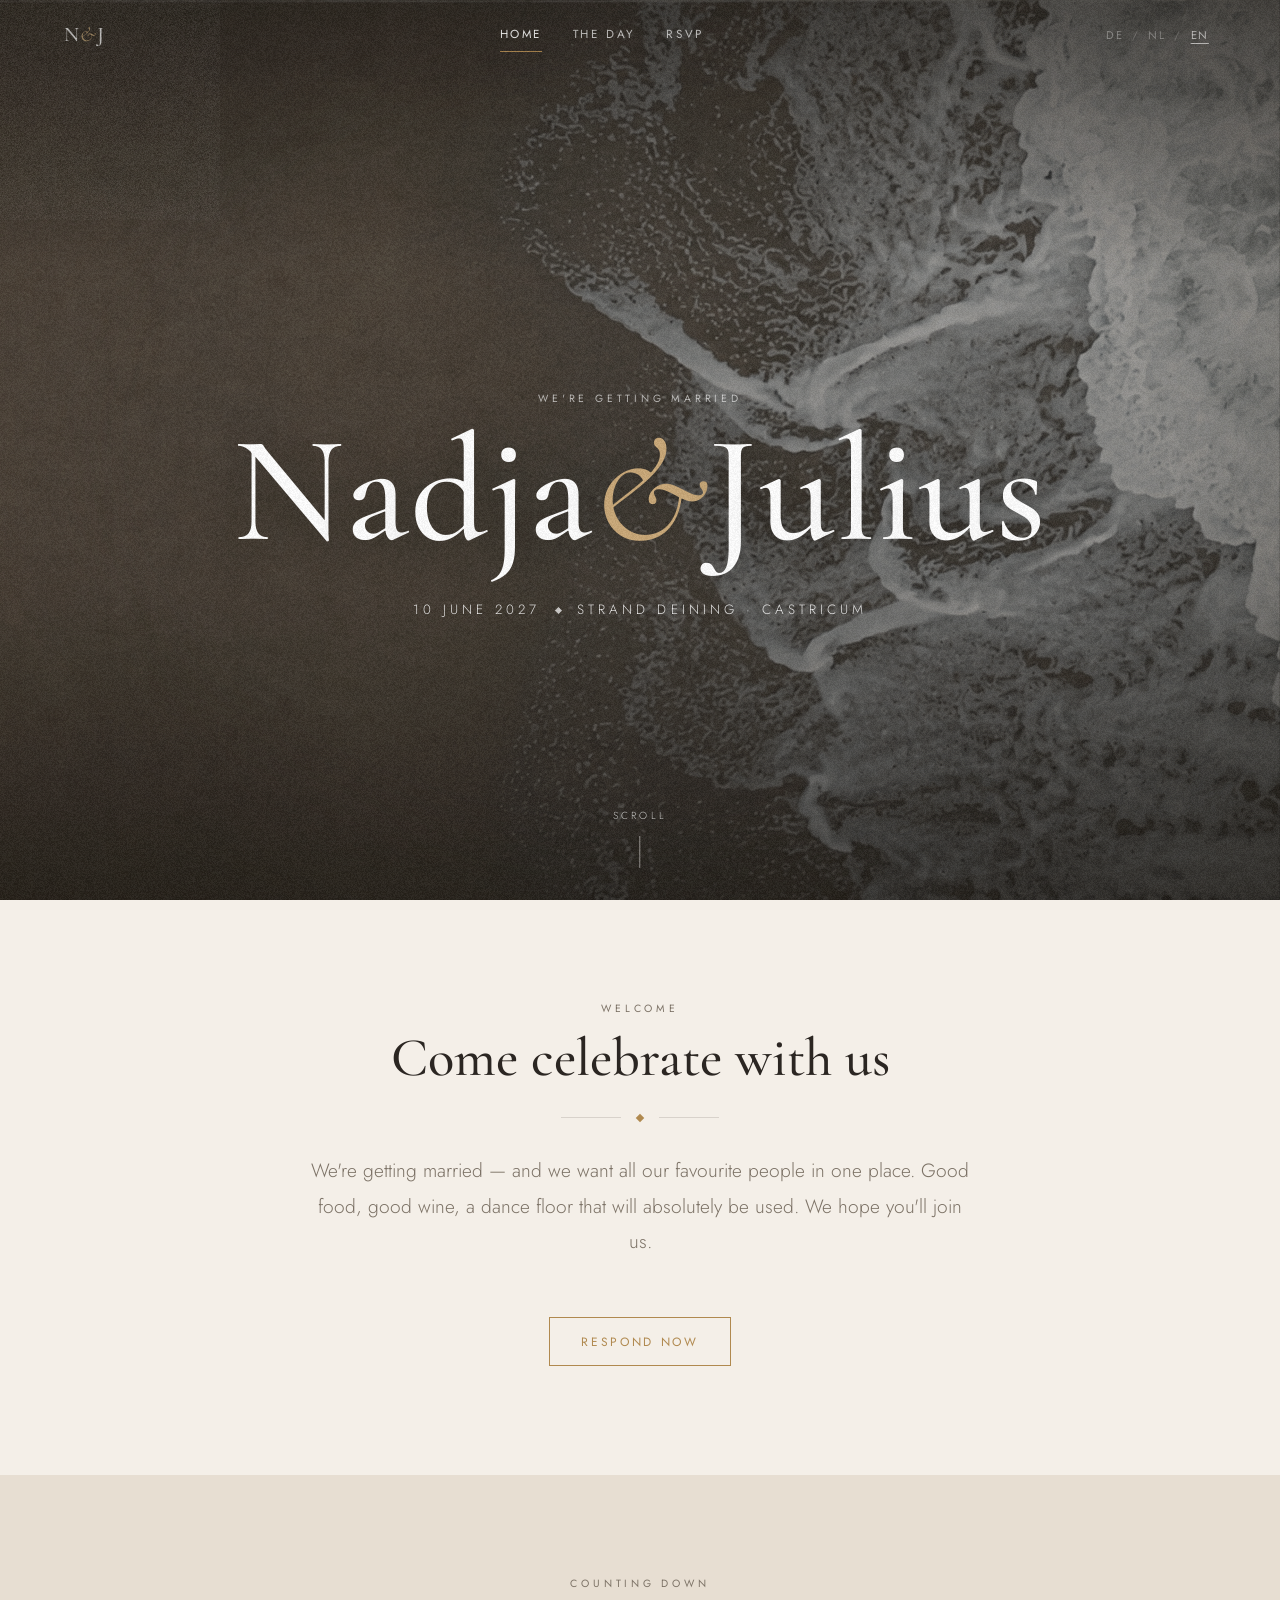
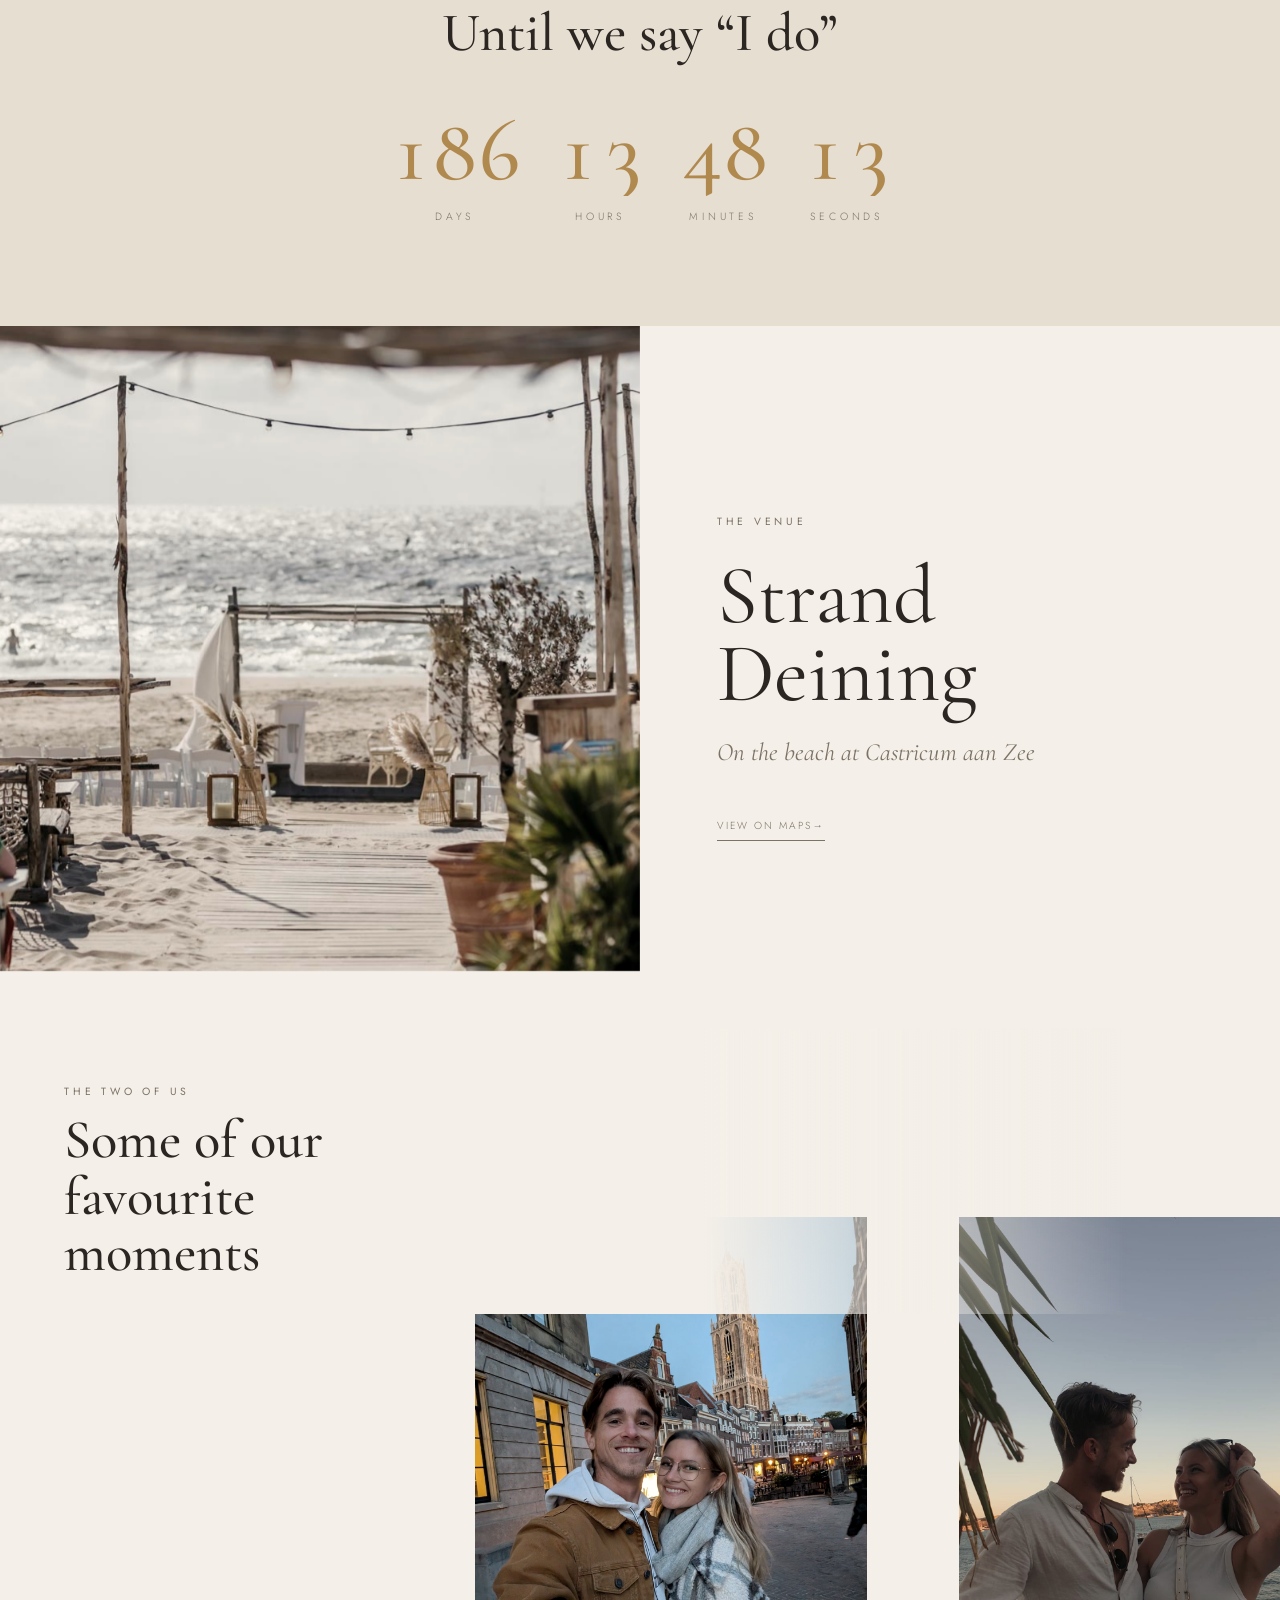
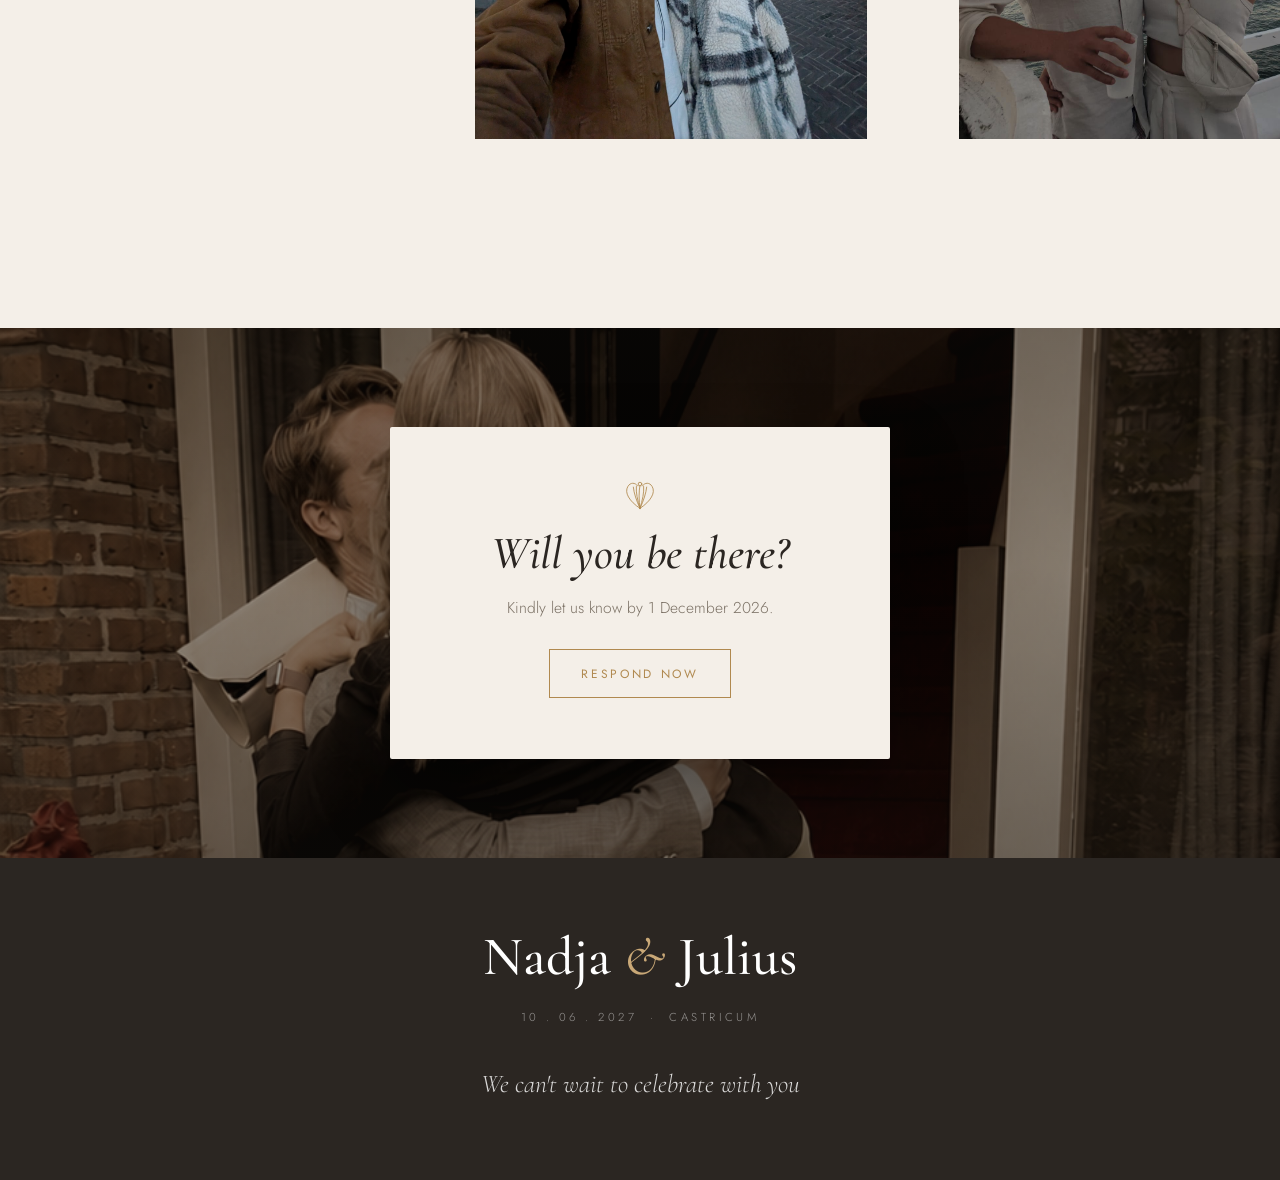
==== commit 1930c188: "Update index.html" ====
--- a/index.html
+++ b/index.html
@@ -3,16 +3,23 @@
 <head>
 <meta charset="UTF-8">
 <meta name="viewport" content="width=device-width, initial-scale=1.0">
-<title>Nadja & Julius — 10 June 2027</title>
+<title>Nadja &amp; Julius — 10 June 2027</title>
+<meta name="description" content="Join us for our wedding on 10 June 2027 at Strand Deining, Castricum aan Zee.">
+<meta property="og:title" content="Nadja &amp; Julius — 10 June 2027">
+<meta property="og:description" content="Join us for our wedding on the beach at Strand Deining, Castricum aan Zee.">
+<meta property="og:image" content="assets/hero-beach.png">
+<meta property="og:type" content="website">
+<meta name="twitter:card" content="summary_large_image">
 <link rel="preconnect" href="https://fonts.googleapis.com">
 <link rel="preconnect" href="https://fonts.gstatic.com" crossorigin>
-<link href="https://fonts.googleapis.com/css2?family=Cormorant+Garamond:ital,wght@0,300;0,400;0,500;1,300;1,400;1,500&family=Jost:wght@300;400;500&family=Josefin+Sans:wght@100;200;300&display=swap" rel="stylesheet">
+<link href="https://fonts.googleapis.com/css2?family=Cormorant+Garamond:ital,wght@0,400;0,500;0,600;1,400;1,500&family=Jost:wght@300;400;500&display=swap" rel="stylesheet">
 <link rel="stylesheet" href="styles.css">
 </head>
 <body class="home">
 <a class="skip-nav" href="#main">Skip to main content</a>
+
 <header class="site-head">
-  <a class="monogram" href="index.html">N<span class="amp">&amp;</span>J</a>
+  <a class="monogram" href="index.html">N<span class="script-amp">&amp;</span>J</a>
   <nav class="nav" id="main-nav">
     <a href="index.html" class="active" data-i18n="nav.home">Home</a>
     <a href="day.html" data-i18n="nav.day">The Day</a>
@@ -25,17 +32,26 @@
     <span></span><span></span><span></span>
   </button>
 </header>
+
 <main id="main">
-<!-- ============ HERO ============ -->
+
+<!-- ═══════════════════ HERO ═══════════════════ -->
 <section class="hero" data-screen-label="Home hero">
-  <img class="hero-base" src="assets/hero-beach.png" alt="Aerial view of waves washing over the beach">
+  <div class="parallax-wrap" style="position:absolute;inset:0">
+    <img class="hero-base parallax-img" src="assets/hero-beach.png" alt="Aerial view of waves washing over the beach" width="1920" height="1080">
+  </div>
   <div class="hero-waves" aria-hidden="true"></div>
-  <video id="heroVideo" class="hero-video" autoplay muted loop playsinline preload="auto" src="hero-video.mp4" onloadeddata="this.classList.add('ready')" onerror="this.style.display='none'"></video>
+  <video id="heroVideo" class="hero-video" autoplay muted loop playsinline preload="auto"
+    poster="assets/hero-beach.png"
+    onloadeddata="this.classList.add('ready')"
+    onerror="this.style.display='none'">
+    <source src="hero-video.mp4" type="video/mp4">
+  </video>
   <div class="hero-scrim"></div>
   <div class="hero-inner">
-    <p class="eyebrow on-dark" data-i18n="hero.eyebrow">We're getting married</p>
-    <h1 class="hero-names" style="letter-spacing: -2px">Nadja<span class="script-amp" style="color: rgb(255, 255, 255)">&amp;</span>Julius</h1>
-    <div class="hero-meta">
+    <p class="eyebrow on-dark reveal" data-i18n="hero.eyebrow">We're getting married</p>
+    <h1 class="hero-names"><span class="kinetic">Nadja</span><span class="script-amp">&amp;</span><span class="kinetic">Julius</span></h1>
+    <div class="hero-meta reveal">
       <span data-i18n="hero.date">10 June 2027</span>
       <i></i>
       <span data-i18n="hero.place">Strand Deining · Castricum</span>
@@ -43,70 +59,84 @@
   </div>
   <a class="hero-scroll" href="#welcome"><span data-i18n="hero.scroll">Scroll</span></a>
 </section>
-<!-- ============ WELCOME ============ -->
+
+<!-- ═══════════════════ 01 WELCOME ═══════════════════ -->
 <section class="section" id="welcome">
-  <div class="wrap center reveal">
-    <p class="eyebrow" data-i18n="welcome.eyebrow">Welcome</p>
-    <h2 class="block-title" data-i18n="welcome.title">We're so glad you're here</h2>
-    <div class="ornament" style="margin-block:1.8rem 2rem"><i></i></div>
-    <p class="measure lede" data-i18n="welcome.body">After all these years, we're tying the knot.</p>
+  <div class="wrap center">
+    <p class="eyebrow reveal" data-i18n="welcome.eyebrow"><em>01 — Welcome</em></p>
+    <h2 class="block-title reveal" data-i18n="welcome.title">We're so glad you're here</h2>
+    <div class="ornament reveal" style="margin-block:1.8rem 2rem"><i></i></div>
+    <p class="measure lede reveal" data-i18n="welcome.body">After all these years, we're tying the knot.</p>
+    <a class="btn reveal" href="rsvp.html" style="margin-top:2.4rem" data-i18n="rsvpband.cta">Respond now</a>
   </div>
 </section>
-<!-- ============ COUNTDOWN ============ -->
-<section class="section cream countdown" data-screen-label="Countdown">
-  <div class="wrap center reveal">
-    <p class="eyebrow" data-i18n="count.eyebrow">Counting down</p>
-    <h2 class="block-title" data-i18n="count.title">Until we say "I do"</h2>
+
+<!-- ═══════════════════ 02 COUNTDOWN ═══════════════════ -->
+<section class="section cream" data-screen-label="Countdown">
+  <div class="wrap center">
+    <p class="eyebrow reveal" data-i18n="count.eyebrow"><em>02 — Counting down</em></p>
+    <h2 class="block-title reveal" data-i18n="count.title">Until we say "I do"</h2>
     <div class="cd-grid" id="cd-grid">
-      <div class="cd-unit"><div class="cd-num" id="cd-days">--</div><div class="cd-label" data-i18n="count.days">Days</div></div>
-      <div class="cd-unit"><div class="cd-num" id="cd-hours">--</div><div class="cd-label" data-i18n="count.hours">Hours</div></div>
-      <div class="cd-unit"><div class="cd-num" id="cd-mins">--</div><div class="cd-label" data-i18n="count.minutes">Minutes</div></div>
-      <div class="cd-unit"><div class="cd-num" id="cd-secs">--</div><div class="cd-label" data-i18n="count.seconds">Seconds</div></div>
+      <div class="cd-unit">
+        <div class="cd-num" id="cd-days"><span class="digit">--</span></div>
+        <div class="cd-label" data-i18n="count.days">Days</div>
+      </div>
+      <div class="cd-unit">
+        <div class="cd-num" id="cd-hours"><span class="digit">--</span></div>
+        <div class="cd-label" data-i18n="count.hours">Hours</div>
+      </div>
+      <div class="cd-unit">
+        <div class="cd-num" id="cd-mins"><span class="digit">--</span></div>
+        <div class="cd-label" data-i18n="count.minutes">Minutes</div>
+      </div>
+      <div class="cd-unit">
+        <div class="cd-num" id="cd-secs"><span class="digit">--</span></div>
+        <div class="cd-label" data-i18n="count.seconds">Seconds</div>
+      </div>
     </div>
     <p class="cd-over" id="cd-over" style="display:none" data-i18n="count.over">Today is the day!</p>
   </div>
 </section>
-<!-- ============ DETAILS + WHERE TO STAY (full-bleed) ============ -->
-<!-- ============ LOCATION ============ -->
+
+<!-- ═══════════════════ VENUE / LOCATION ═══════════════════ -->
 <section class="location-section" data-screen-label="Location">
-  <img class="invite-bg" src="assets/location.jpg" alt="Beach ceremony setup at Strand Deining">
-  <div class="invite-scrim"></div>
-  <div class="location-card reveal">
-    <p class="eyebrow on-dark" data-i18n="details.eyebrow">The venue</p>
-    <h2 class="location-name" data-i18n="details.where.val">Strand Deining</h2>
-    <p class="location-sub" data-i18n="details.where.note">Castricum aan Zee</p>
-    <a class="location-map-btn" href="https://www.google.com/maps/search/Strand+Deining+Castricum+aan+Zee" target="_blank" rel="noopener" data-i18n="details.map">View on Maps</a>
+  <div class="location-photo parallax-wrap">
+    <img class="parallax-img" src="assets/location.jpg" alt="Beach ceremony setup at Strand Deining" width="960" height="1200" loading="lazy">
+  </div>
+  <div class="location-content">
+    <p class="eyebrow reveal" data-i18n="details.eyebrow">The venue</p>
+    <h2 class="location-name reveal" data-i18n="details.where.val">Strand Deining</h2>
+    <p class="location-sub reveal" data-i18n="details.where.note">Castricum aan Zee</p>
+    <a class="location-map-btn reveal" href="https://www.google.com/maps/search/Strand+Deining+Castricum+aan+Zee" target="_blank" rel="noopener" data-i18n="details.map">View on Maps</a>
   </div>
 </section>
-<!-- ============ DAY TEASER ============ -->
-<section class="section cream">
-  <div class="wrap center reveal measure">
-    <p class="eyebrow" data-i18n="dayteaser.eyebrow">Save the date</p>
-    <h2 class="block-title" data-i18n="dayteaser.title">How the day unfolds</h2>
-    <p class="lede" style="margin-top:1.4rem" data-i18n="dayteaser.body">From the first welcome to the last dance.</p>
-    <a class="btn" href="day.html" style="margin-top:2.2rem" data-i18n="dayteaser.cta">See the schedule</a>
+
+<!-- ═══════════════════ 03 GALLERY ═══════════════════ -->
+<section class="gallery-pin" data-screen-label="Gallery">
+  <div class="gallery-pin-sticky">
+    <div class="gallery-pin-header">
+      <p class="eyebrow" data-i18n="gallery.eyebrow"><em>03 — Moments</em></p>
+      <h2 class="block-title" data-i18n="gallery.title" style="max-width:14ch">Some of our favourite moments</h2>
+    </div>
+    <div class="gallery-pin-viewport">
+      <div class="gallery-pin-track">
+        <div class="gallery-pin-spacer" aria-hidden="true"></div>
+        <figure class="gframe"><img src="assets/g1.jpg" alt="Nadja &amp; Julius" loading="lazy" width="600" height="800"></figure>
+        <figure class="gframe"><img src="assets/g2.jpg" alt="Nadja &amp; Julius" loading="lazy" width="600" height="800"></figure>
+        <figure class="gframe"><img src="assets/g3.jpg" alt="Nadja &amp; Julius" loading="lazy" width="600" height="800"></figure>
+        <figure class="gframe"><img src="assets/g4.jpg" alt="Nadja &amp; Julius" loading="lazy" width="600" height="800"></figure>
+        <figure class="gframe"><img src="assets/g5.jpg" alt="Nadja &amp; Julius" loading="lazy" width="600" height="800"></figure>
+        <figure class="gframe"><img src="assets/g6.jpg" alt="Nadja &amp; Julius" loading="lazy" width="600" height="800"></figure>
+        <figure class="gframe"><img src="assets/g7.jpg" alt="Nadja &amp; Julius" loading="lazy" width="600" height="800"></figure>
+        <figure class="gframe"><img src="assets/g8.jpg" alt="Nadja &amp; Julius" loading="lazy" width="600" height="800"></figure>
+      </div>
+    </div>
   </div>
 </section>
-<!-- ============ GALLERY ============ -->
-<section class="section">
-  <div class="gallery-strip-wrap reveal">
-    <div class="gallery-strip-track" id="gallery-track">
-      <figure class="gframe"><img src="assets/g1.jpg" alt="Nadja & Julius"></figure>
-      <figure class="gframe"><img src="assets/g2.jpg" alt="Nadja & Julius"></figure>
-      <figure class="gframe"><img src="assets/g3.jpg" alt="Nadja & Julius"></figure>
-      <figure class="gframe"><img src="assets/g4.jpg" alt="Nadja & Julius"></figure>
-      <figure class="gframe"><img src="assets/g5.jpg" alt="Nadja & Julius"></figure>
-      <figure class="gframe"><img src="assets/g6.jpg" alt="Nadja & Julius"></figure>
-      <figure class="gframe"><img src="assets/g7.jpg" alt="Nadja & Julius"></figure>
-      <figure class="gframe"><img src="assets/g8.jpg" alt="Nadja & Julius"></figure>
-    </div>
-    <button class="gallery-prev" aria-label="Previous">&#8592;</button>
-    <button class="gallery-next" aria-label="Next">&#8594;</button>
-  </div>
-</section>
-<!-- ============ INVITATION (envelope + letter) ============ -->
+
+<!-- ═══════════════════ INVITE / RSVP TEASER ═══════════════════ -->
 <section class="invite-section" data-screen-label="Invitation">
-  <img class="invite-bg" src="assets/rsvp-couple.png" alt="">
+  <img class="invite-bg" src="assets/rsvp-couple.png" alt="" width="1920" height="1080" loading="lazy">
   <div class="invite-scrim"></div>
   <div class="invite-stage reveal">
     <div class="invite-card">
@@ -119,75 +149,21 @@
       </svg>
       <h2 class="letter-title" data-i18n="rsvp.letter.title">Will you be there?</h2>
       <p class="letter-deadline" data-i18n="rsvp.letter.deadline">Kindly let us know by 1 December 2026.</p>
-      <a class="btn" href="rsvp.html" style="margin-top:1.6rem" data-i18n="rsvpband.cta">Respond now</a>
+      <a class="btn" href="rsvp.html" style="margin-top:1.8rem" data-i18n="rsvpband.cta">Respond now</a>
     </div>
   </div>
 </section>
-<!-- ============ FOOTER ============ -->
+
 </main>
+
 <footer class="site-foot">
-  <div class="fmono">Nadja <span class="amp">&amp;</span> Julius</div>
+  <div class="fmono">Nadja <span class="script-amp">&amp;</span> Julius</div>
   <div class="fmeta">10 . 06 . 2027 &nbsp;·&nbsp; Castricum</div>
   <div class="ftag" data-i18n="footer.tag">We can't wait to celebrate with you</div>
 </footer>
+
 <script src="image-slot.js"></script>
-<script src="i18n.js?v=11"></script>
-<script>
-  /* Hamburger menu */
-  (function(){
-    var btn = document.getElementById("hamburger");
-    var body = document.body;
-    if(!btn) return;
-    btn.addEventListener("click", function(){
-      var open = body.classList.toggle("nav-open");
-      btn.setAttribute("aria-expanded", open);
-    });
-    document.querySelectorAll("#main-nav a").forEach(function(a){
-      a.addEventListener("click", function(){ body.classList.remove("nav-open"); btn.setAttribute("aria-expanded","false"); });
-    });
-  })();
-  /* Hero video */
-  (function(){
-    var v = document.getElementById("heroVideo");
-    if(!v) return;
-    v.src = "hero-video.mp4";
-    v.load();
-    v.play().catch(function(){});
-  })();
-  /* Gallery strip */
-  (function(){
-    var track = document.getElementById('gallery-track');
-    if(!track) return;
-    function scrollBy(dir){
-      var card = track.querySelector('.gframe');
-      var gap = parseInt(getComputedStyle(track).gap) || 12;
-      var w = card ? card.offsetWidth + gap : 200;
-      track.scrollBy({left: dir * w, behavior:'smooth'});
-    }
-    var prev = document.querySelector('.gallery-prev');
-    var next = document.querySelector('.gallery-next');
-    if(prev) prev.addEventListener('click', function(){ scrollBy(-1); });
-    if(next) next.addEventListener('click', function(){ scrollBy(1); });
-  })();
-
-  /* Countdown to the ceremony — 15:00 CEST, 10 June 2027 */
-  (function(){
-    var target = new Date("2027-06-10T15:00:00+02:00").getTime();
-    var dE=document.getElementById("cd-days"), hE=document.getElementById("cd-hours"),
-        mE=document.getElementById("cd-mins"), sE=document.getElementById("cd-secs"),
-        grid=document.getElementById("cd-grid"), over=document.getElementById("cd-over");
-    if(!dE) return;
-    function p(n){ return (n<10?"0":"")+n; }
-    function tick(){
-      var diff = target - Date.now();
-      if(diff <= 0){ if(grid) grid.style.display="none"; if(over) over.style.display=""; return; }
-      dE.textContent = Math.floor(diff/86400000);
-      hE.textContent = p(Math.floor(diff%86400000/3600000));
-      mE.textContent = p(Math.floor(diff%3600000/60000));
-      sE.textContent = p(Math.floor(diff%60000/1000));
-    }
-    tick(); setInterval(tick, 1000);
-  })();
-</script>
+<script src="i18n.js?v=13"></script>
+<script src="script.js"></script>
 </body>
 </html>
--- a/styles.css
+++ b/styles.css
@@ -1,1119 +1,1026 @@
-/* ===========================================================
-   Nadja & Julius — wedding site
-   Black & white editorial. Shared across all pages.
-   =========================================================== */
-
-:root{
-  --ink:#2E2420;          /* dark shore — primary text */
-  --ink-soft:#705848;     /* driftwood — secondary text (6.3:1 on --paper, WCAG AA ✓) */
-  --muted:#705848;        /* driftwood — labels     (6.3:1 on --paper, WCAG AA ✓) */
-  --paper:#FAF7F2;        /* seafoam white — background */
-  --cream:#E8DFD0;        /* sand — surface / section */
-  --cream-deep:#DDD0BC;   /* deeper sand */
-  --line:rgba(46,36,32,.14);
-  --line-soft:rgba(46,36,32,.08);
-
-  --blue:#C4A882;         /* warm dune — accent */
-  --blue-deep:#A88B68;    /* deeper warm dune */
-  --blue-tint:#F0E8DB;    /* light warm dune tint */
-  --clay:#C4A882;
-  --clay-deep:#C4A882;    /* countdown numbers */
-  --sage:#705848;
-  --blush:#EDE4D8;
-
-  /* warm, gently-desaturated photo treatment (boho, not stark B&W) */
-  --img:saturate(.82) contrast(1.03) sepia(.06);
-  --img-dark:saturate(.78) contrast(1.02) sepia(.06) brightness(.72);
-
-  --font-display:"Cormorant Garamond", Georgia, "Times New Roman", serif;
-  --font-sans:"Jost", "Helvetica Neue", Arial, sans-serif;
-
-  --maxw:1180px;
-  --pad:clamp(1.25rem, 5vw, 4rem);
-
-  --eyebrow-fs:clamp(.66rem,.86vw,.78rem);
-  --tracking:.34em;
-
-  --dur:.5s;
-  --ease:cubic-bezier(.22,.61,.36,1);
-}
-
-*{box-sizing:border-box;}
-html{scroll-behavior:smooth;}
-
-/* ---------- skip nav (accessibility) ---------- */
-.skip-nav{
-  position:absolute;left:-9999px;top:auto;width:1px;height:1px;overflow:hidden;
-  font-family:var(--font-sans);font-size:.875rem;font-weight:400;
-}
-.skip-nav:focus{
-  position:fixed;left:1rem;top:1rem;z-index:200;
-  width:auto;height:auto;overflow:visible;
-  background:var(--ink);color:#fff;padding:.6rem 1.2rem;
-  text-decoration:none;outline:2px solid var(--blue);outline-offset:2px;
-}
-
-/* ---------- focus rings (keyboard nav) ---------- */
-a:focus-visible,
-button:focus-visible,
-input:focus-visible,
-textarea:focus-visible,
-select:focus-visible{
-  outline:2px solid var(--blue);
-  outline-offset:3px;
-  border-radius:2px;
-}
-
-body{
-  margin:0;
-  background:var(--paper);
-  color:var(--ink);
-  font-family:var(--font-sans);
-  font-weight:300;
-  font-size:clamp(1rem,1.05vw,1.075rem);
-  line-height:1.85;
-  -webkit-font-smoothing:antialiased;
-  text-rendering:optimizeLegibility;
-}
-img{display:block;max-width:100%;}
-
-/* ---------- type helpers ---------- */
-h1,h2,h3,h4{font-family:var(--font-display);font-weight:500;margin:0;line-height:1.04;}
-.serif{font-family:var(--font-display);}
-.eyebrow{
-  font-family:var(--font-sans);
-  font-weight:400;
-  font-size:var(--eyebrow-fs);
-  letter-spacing:var(--tracking);
-  text-transform:uppercase;
-  color:var(--muted);
-  margin:0 0 .65rem;
-}
-.eyebrow.on-dark{color:rgba(255,255,255,.7);}
-.script-amp{font-family:var(--font-display);font-style:italic;font-weight:400;}
-
-/* small centered ornament */
-.ornament{display:flex;align-items:center;justify-content:center;gap:1rem;margin:0 auto;}
-.ornament::before,.ornament::after{content:"";height:1px;width:clamp(28px,6vw,64px);background:var(--line);}
-.ornament i{display:block;width:6px;height:6px;background:var(--blue);transform:rotate(45deg);}
-.ornament.on-dark::before,.ornament.on-dark::after{background:rgba(255,255,255,.4);}
-.ornament.on-dark i{background:var(--blue);}
-.script-amp{font-family:var(--font-display);font-style:italic;font-weight:400;color:var(--blue);}
-
-/* ---------- layout ---------- */
-.wrap{max-width:var(--maxw);margin:0 auto;padding-left:var(--pad);padding-right:var(--pad);}
-.section{padding-block:clamp(4.5rem,11vh,9rem);}
-.section.cream{background:var(--cream);}
-.section.ink{background:var(--ink);color:#fff;}
-.center{text-align:center;}
-.measure{max-width:60ch;margin-inline:auto;}
-
-/* ---------- header ---------- */
-.site-head{
-  position:fixed;inset:0 0 auto 0;z-index:60;
-  display:flex;align-items:center;justify-content:space-between;
-  gap:1rem;
-  padding:1.05rem var(--pad);
-  background:rgba(255,255,255,.92);
-  backdrop-filter:saturate(1.1) blur(8px);
-  color:var(--ink);
-  border-bottom:1px solid var(--line-soft);
-  transition:background var(--dur) var(--ease), color var(--dur) var(--ease), border-color var(--dur) var(--ease);
-}
-.site-head a{color:inherit;text-decoration:none;}
-.monogram{
-  font-family:var(--font-display);font-weight:500;
-  font-size:1.35rem;letter-spacing:.04em;white-space:nowrap;
-}
-.monogram .amp{font-style:italic;font-weight:400;padding:0 .15em;}
-.nav{
-  display:flex;gap:clamp(1rem,2.4vw,2.4rem);
-  font-size:.74rem;letter-spacing:.22em;text-transform:uppercase;font-weight:400;
-}
-.nav a{position:relative;padding:.2rem 0;opacity:.82;transition:opacity .25s;}
-.nav a:hover{opacity:1;}
-.nav a.active{opacity:1;}
-.nav a.active::after{content:"";position:absolute;left:0;right:0;bottom:-2px;height:1px;background:var(--blue);}
-
-.lang{display:flex;align-items:center;gap:.1rem;font-size:.72rem;letter-spacing:.14em;font-weight:400;}
-.lang button{
-  background:none;border:none;color:inherit;cursor:pointer;
-  font:inherit;letter-spacing:inherit;padding:.25rem .45rem;opacity:.5;
-  text-transform:uppercase;transition:opacity .2s;
-}
-.lang button:hover{opacity:.85;}
-.lang button[aria-pressed="true"]{opacity:1;text-decoration:underline;text-underline-offset:4px;}
-.lang span{opacity:.3;}
-
-/* transparent header over the dark home hero */
-body.home .site-head{
-  background:transparent;backdrop-filter:none;color:#fff;border-color:transparent;
-}
-body.home.scrolled .site-head{
-  background:rgba(255,255,255,.94);backdrop-filter:saturate(1.1) blur(8px);
-  color:var(--ink);border-color:var(--line-soft);
-}
-
-/* ---------- buttons ---------- */
-.btn{
-  display:inline-block;font-family:var(--font-sans);font-weight:400;
-  font-size:.76rem;letter-spacing:.22em;text-transform:uppercase;
-  padding:1.05em 2.6em;border:1px solid var(--blue);color:var(--blue-deep);
-  background:transparent;cursor:pointer;text-decoration:none;
-  transition:background var(--dur) var(--ease), color var(--dur) var(--ease), transform .25s var(--ease);
-}
-.btn:hover{background:var(--blue);color:#fff;}
-.btn:active{transform:scale(.99);}
-.btn.on-dark{border-color:rgba(255,255,255,.85);color:#fff;}
-.btn.on-dark:hover{background:#fff;color:var(--blue-deep);}
-.btn.solid{background:var(--blue);color:#fff;border-color:var(--blue);}
-.btn.solid:hover{background:var(--blue-deep);border-color:var(--blue-deep);color:#fff;}
-
-/* ---------- image treatment (warm, soft color) ---------- */
-image-slot{
-  background:var(--cream-deep);
-  --is-placeholder-color:var(--muted);
-  filter:var(--img);
-}
-.hero image-slot{filter:var(--img-dark);}
-
-/* ---------- reveal on scroll ---------- */
-/* Safe default — content always visible if JS fails */
+/* ============================================================
+   Nadja & Julius — shared design system
+   ============================================================ */
+
+/* ── Tokens ─────────────────────────────────────────────── */
+:root {
+  --bg:        #f4efe8;
+  --bg-deep:   #e7ded2;
+  --ink:       #2b2622;
+  --muted:     #7c7266;
+  --accent:    #b0894f;
+  --accent-soft:#c9a877;
+  --ease:      cubic-bezier(.22,.61,.36,1);
+
+  /* legacy aliases kept for backward compat */
+  --paper:     var(--bg);
+  --cream:     var(--bg-deep);
+  --cream-deep:#d9cfc3;
+  --ink-soft:  var(--muted);
+  --blue:      var(--accent);
+  --blue-deep: #9a7540;
+  --blue-tint: #f2ece2;
+  --line:      rgba(43,38,34,.14);
+  --line-soft: rgba(43,38,34,.08);
+
+  --font-display:"Cormorant Garamond", Georgia, serif;
+  --font-sans:   "Jost", "Helvetica Neue", Arial, sans-serif;
+  --maxw: 1180px;
+  --pad:  clamp(1.25rem, 5vw, 4rem);
+  --dur:  .5s;
+
+  /* photo grade — same filter on every image */
+  --grade: saturate(.82) contrast(1.02) brightness(.98) sepia(.08);
+  --grade-dark: saturate(.78) brightness(.7) contrast(1.02) sepia(.1);
+
+  /* keep old names pointing at same values */
+  --img:      var(--grade);
+  --img-dark: var(--grade-dark);
+
+  --eyebrow-fs: clamp(.64rem,.82vw,.76rem);
+  --tracking:   .36em;
+}
+
+/* ── Reset ───────────────────────────────────────────────── */
+*, *::before, *::after { box-sizing: border-box; }
+html { scroll-behavior: smooth; }
+body {
+  margin: 0;
+  background: var(--bg);
+  color: var(--ink);
+  font-family: var(--font-sans);
+  font-weight: 300;
+  font-size: clamp(.97rem, 1.05vw, 1.07rem);
+  line-height: 1.85;
+  -webkit-font-smoothing: antialiased;
+  cursor: none;               /* hide real cursor — custom dot takes over */
+}
+@media (hover: none) { body { cursor: auto; } }
+img { display: block; max-width: 100%; }
+h1,h2,h3,h4 { font-family: var(--font-display); font-weight: 500; margin: 0; line-height: 1.04; }
+
+/* ── Skip nav ────────────────────────────────────────────── */
+.skip-nav {
+  position: absolute; left: -9999px; width: 1px; height: 1px; overflow: hidden;
+}
+.skip-nav:focus {
+  position: fixed; left: 1rem; top: 1rem; z-index: 300;
+  width: auto; height: auto; overflow: visible;
+  background: var(--ink); color: #fff; padding: .6rem 1.2rem;
+  text-decoration: none; outline: 2px solid var(--accent);
+}
+
+/* ── Focus rings ─────────────────────────────────────────── */
+a:focus-visible, button:focus-visible,
+input:focus-visible, textarea:focus-visible {
+  outline: 2px solid var(--accent); outline-offset: 3px;
+}
+
+/* ── Grain + vignette overlay ────────────────────────────── */
+#grain {
+  pointer-events: none;
+  position: fixed; inset: 0; z-index: 500;
+  opacity: .055;
+  will-change: transform;
+}
+.vignette {
+  pointer-events: none;
+  position: fixed; inset: 0; z-index: 499;
+  background: radial-gradient(ellipse at center, transparent 55%, rgba(20,15,8,.38) 100%);
+}
+
+/* ── Custom cursor ───────────────────────────────────────── */
+#cursor {
+  pointer-events: none;
+  position: fixed; z-index: 600; top: 0; left: 0;
+  width: 9px; height: 9px;
+  background: var(--accent);
+  border-radius: 50%;
+  transform: translate(-50%, -50%);
+  transition: transform .08s, opacity .3s, width .25s var(--ease), height .25s var(--ease), background .2s;
+  will-change: transform;
+}
+#cursor.hover { width: 22px; height: 22px; background: var(--accent-soft); opacity: .7; }
+@media (hover: none) { #cursor { display: none; } }
+
+/* ── Scroll progress bar ─────────────────────────────────── */
+#progress {
+  position: fixed; top: 0; left: 0; z-index: 700;
+  height: 2px; width: 0%;
+  background: var(--accent);
+  transition: width .05s linear;
+  pointer-events: none;
+}
+
+/* ── Typography helpers ──────────────────────────────────── */
+.eyebrow {
+  font-family: var(--font-sans);
+  font-weight: 400;
+  font-size: var(--eyebrow-fs);
+  letter-spacing: var(--tracking);
+  text-transform: uppercase;
+  color: var(--muted);
+  margin: 0 0 .7rem;
+  font-style: normal;
+}
+.eyebrow em {
+  font-family: var(--font-display);
+  font-style: italic;
+  font-weight: 400;
+  letter-spacing: .02em;
+  text-transform: none;
+}
+.eyebrow.on-dark { color: rgba(255,255,255,.65); }
+.script-amp { font-family: var(--font-display); font-style: italic; font-weight: 400; color: var(--accent-soft); }
+.block-title { font-size: clamp(2rem, 4.6vw, 3.4rem); font-weight: 500; }
+.lede { font-size: clamp(1.05rem, 1.5vw, 1.2rem); line-height: 1.85; color: var(--muted); }
+
+.ornament {
+  display: flex; align-items: center; justify-content: center; gap: 1rem; margin: 0 auto;
+}
+.ornament::before,.ornament::after {
+  content: ""; height: 1px; width: clamp(28px, 6vw, 60px);
+  background: var(--line);
+}
+.ornament i { display: block; width: 6px; height: 6px; background: var(--accent); transform: rotate(45deg); }
+.ornament.on-dark::before,.ornament.on-dark::after { background: rgba(255,255,255,.35); }
+
+/* ── Layout ──────────────────────────────────────────────── */
+.wrap { max-width: var(--maxw); margin: 0 auto; padding-inline: var(--pad); }
+.section { padding-block: clamp(5rem, 11vh, 9rem); }
+.section.cream { background: var(--bg-deep); }
+.section.ink { background: var(--ink); color: #fff; }
+.center { text-align: center; }
+.measure { max-width: 60ch; margin-inline: auto; }
+
+/* hairline dividers */
+.hairline {
+  border: none; border-top: 1px solid var(--accent);
+  opacity: .55; margin: 0;
+}
+
+/* ── Scroll reveals ──────────────────────────────────────── */
+/* Content always visible without JS */
 .reveal { opacity: 1; transform: none; }
-.reveal.in { opacity: 1; transform: none; }
-/* Progressive enhancement — animations when JS has loaded */
+
+/* Line-clip heading reveal */
+.reveal-clip { overflow: hidden; }
+.reveal-clip > * { display: block; transform: translateY(100%); opacity: 0; }
+.reveal-clip.in > * { transform: translateY(0); opacity: 1; transition: transform .85s var(--ease), opacity .6s var(--ease); }
+
+/* Fade-up reveal */
 .js-ready .reveal {
+  opacity: 0; transform: translateY(22px);
+  transition: opacity .7s var(--ease), transform .7s var(--ease);
+}
+.js-ready .reveal.in { opacity: 1; transform: none; }
+.js-ready .reveal:nth-child(2) { transition-delay: .1s; }
+.js-ready .reveal:nth-child(3) { transition-delay: .2s; }
+.js-ready .reveal:nth-child(4) { transition-delay: .3s; }
+.js-ready .reveal:nth-child(5) { transition-delay: .4s; }
+
+/* Kinetic heading letters */
+.kinetic-word {
+  display: inline-block; overflow: hidden;
+  vertical-align: bottom;
+}
+.kinetic-letter {
+  display: inline-block;
   opacity: 0;
-  transform: translateY(20px);
-  transition: opacity .6s cubic-bezier(.22,.61,.36,1), transform .6s cubic-bezier(.22,.61,.36,1);
-}
-.js-ready .reveal.in { opacity: 1; transform: none; }
-.js-ready .reveal:nth-child(2) { transition-delay: .08s; }
-.js-ready .reveal:nth-child(3) { transition-delay: .16s; }
-.js-ready .reveal:nth-child(4) { transition-delay: .24s; }
-.js-ready .reveal:nth-child(5) { transition-delay: .32s; }
-.js-ready .reveal:nth-child(6) { transition-delay: .40s; }
-
-/* ---------- footer (blue banner) ---------- */
-.site-foot{
-  background:var(--ink);color:#fff;text-align:center;
-  padding-block:clamp(3.5rem,8vh,6rem);
-}
-.site-foot .fmono{font-family:var(--font-display);font-size:clamp(2.2rem,6vw,3.4rem);font-weight:500;line-height:1;}
-.site-foot .fmono .amp{font-style:italic;font-weight:400;padding:0 .12em;color:#fff;}
-.site-foot .fmeta{margin-top:1.4rem;font-size:.74rem;letter-spacing:.28em;text-transform:uppercase;color:rgba(255,255,255,.55);}
-.site-foot .ftag{margin-top:2rem;font-family:var(--font-display);font-style:italic;font-size:clamp(1.2rem,2.4vw,1.6rem);color:rgba(255,255,255,.85);}
-
-/* ===========================================================
+  transform: translateY(.35em) rotate(.6deg);
+  filter: blur(4px);
+}
+.kinetic-letter.in {
+  opacity: 1; transform: none; filter: none;
+  transition: opacity .55s var(--ease),
+              transform .55s var(--ease),
+              filter .55s var(--ease);
+}
+
+/* ── Sticky nav ──────────────────────────────────────────── */
+.site-head {
+  position: fixed; inset: 0 0 auto 0; z-index: 60;
+  display: flex; align-items: center; justify-content: space-between;
+  gap: 1rem;
+  padding: 1rem var(--pad);
+  background: transparent;
+  color: #fff;
+  border-bottom: 1px solid transparent;
+  transition:
+    background var(--dur) var(--ease),
+    color var(--dur) var(--ease),
+    border-color var(--dur) var(--ease),
+    backdrop-filter var(--dur) var(--ease);
+}
+.site-head.scrolled {
+  background: rgba(244, 239, 232, .94);
+  backdrop-filter: saturate(1.2) blur(12px);
+  -webkit-backdrop-filter: saturate(1.2) blur(12px);
+  color: var(--ink);
+  border-color: var(--line-soft);
+}
+/* Inner pages start scrolled */
+body:not(.home) .site-head {
+  background: rgba(244, 239, 232, .95);
+  backdrop-filter: saturate(1.2) blur(12px);
+  -webkit-backdrop-filter: saturate(1.2) blur(12px);
+  color: var(--ink);
+  border-color: var(--line-soft);
+}
+.site-head a { color: inherit; text-decoration: none; }
+
+.monogram {
+  font-family: var(--font-display); font-weight: 500;
+  font-size: 1.3rem; letter-spacing: .04em; white-space: nowrap;
+}
+.monogram .amp { font-style: italic; font-weight: 400; padding: 0 .12em; }
+
+.nav {
+  display: flex; gap: clamp(1rem, 2.4vw, 2.4rem);
+  font-size: .73rem; letter-spacing: .22em; text-transform: uppercase; font-weight: 400;
+}
+.nav a {
+  position: relative; padding: .2rem 0; opacity: .78; transition: opacity .25s;
+}
+.nav a:hover { opacity: 1; }
+.nav a.active { opacity: 1; }
+/* animated gold underline */
+.nav a::after {
+  content: ""; position: absolute; left: 0; right: 0; bottom: -3px;
+  height: 1px; background: var(--accent);
+  transform: scaleX(0); transform-origin: left;
+  transition: transform .3s var(--ease);
+}
+.nav a:hover::after, .nav a.active::after { transform: scaleX(1); }
+
+.lang {
+  display: flex; align-items: center; gap: .1rem;
+  font-size: .7rem; letter-spacing: .14em; font-weight: 400;
+}
+.lang button {
+  background: none; border: none; color: inherit; cursor: pointer;
+  font: inherit; letter-spacing: inherit; padding: .25rem .45rem;
+  opacity: .5; text-transform: uppercase; transition: opacity .2s;
+}
+.lang button:hover { opacity: .85; }
+.lang button[aria-pressed="true"] { opacity: 1; text-decoration: underline; text-underline-offset: 4px; }
+.lang span { opacity: .3; }
+
+/* ── Buttons — fill from left on hover ───────────────────── */
+.btn {
+  position: relative; display: inline-block; overflow: hidden;
+  font-family: var(--font-sans); font-weight: 400;
+  font-size: .75rem; letter-spacing: .22em; text-transform: uppercase;
+  padding: 1.05em 2.6em; border: 1px solid var(--accent);
+  color: var(--accent); background: transparent;
+  cursor: none; text-decoration: none;
+  transition: color var(--dur) var(--ease), transform .25s var(--ease);
+  isolation: isolate;
+}
+.btn::before {
+  content: ""; position: absolute; inset: 0;
+  background: var(--accent);
+  transform: scaleX(0); transform-origin: left;
+  transition: transform var(--dur) var(--ease);
+  z-index: -1;
+}
+.btn:hover { color: #fff; }
+.btn:hover::before { transform: scaleX(1); }
+.btn:active { transform: scale(.99); }
+
+/* light variant — for use over dark images */
+.btn.on-dark, .btn.light {
+  border-color: rgba(255,255,255,.8); color: #fff;
+}
+.btn.on-dark::before, .btn.light::before { background: #fff; }
+.btn.on-dark:hover, .btn.light:hover { color: var(--accent); }
+
+/* solid default */
+.btn.solid { background: var(--accent); color: #fff; }
+.btn.solid::before { background: var(--blue-deep); }
+.btn.solid:hover { color: #fff; }
+
+/* ── Image treatment ─────────────────────────────────────── */
+img { filter: var(--grade); }
+.hero img, .page-hero img, .invite-section img,
+.accom-section img, .fullbleed img { filter: var(--grade-dark); }
+
+/* parallax wrapper */
+.parallax-wrap { overflow: hidden; position: relative; }
+.parallax-img {
+  width: 100%; height: 112%;
+  object-fit: cover; object-position: center;
+  transform: translateY(0);
+  will-change: transform;
+}
+
+/* ── Footer ──────────────────────────────────────────────── */
+.site-foot {
+  background: var(--ink); color: #fff; text-align: center;
+  padding-block: clamp(3.5rem, 8vh, 6rem);
+}
+.site-foot .fmono {
+  font-family: var(--font-display);
+  font-size: clamp(2.2rem, 6vw, 3.4rem); font-weight: 500; line-height: 1;
+}
+.site-foot .fmono .amp { font-style: italic; font-weight: 400; padding: 0 .12em; }
+.site-foot .fmeta {
+  margin-top: 1.4rem; font-size: .72rem; letter-spacing: .3em;
+  text-transform: uppercase; color: rgba(255,255,255,.5);
+}
+.site-foot .ftag {
+  margin-top: 2rem; font-family: var(--font-display);
+  font-style: italic; font-size: clamp(1.2rem, 2.4vw, 1.6rem);
+  color: rgba(255,255,255,.82);
+}
+
+/* ============================================================
    HERO (home)
-   =========================================================== */
-.hero{
-  position:relative;min-height:100svh;
-  display:flex;flex-direction:column;align-items:center;justify-content:center;
-  text-align:center;color:#fff;overflow:hidden;
-  background:#262019;
-}
-.hero image-slot{position:absolute;inset:0;width:100%;height:100%;}
-.hero-base{position:absolute;inset:0;width:100%;height:100%;object-fit:cover;z-index:0;filter:var(--img) brightness(.96);}
-
-/* hero waves — foam washing in & out along the surf line (no perspective change) */
-.hero-waves{position:absolute;inset:0;z-index:1;pointer-events:none;overflow:hidden;}
-.hero-waves::before,.hero-waves::after{
-  content:"";position:absolute;left:8%;right:-25%;top:-25%;bottom:-25%;
-  mix-blend-mode:screen;will-change:transform,opacity;opacity:0;
-}
-.hero-waves::before{
-  background:linear-gradient(108deg,transparent 42%,rgba(255,255,255,.34) 50%,rgba(255,255,255,.10) 56%,transparent 63%);
-  filter:blur(9px);
-  animation:wash-a 8.5s var(--ease) infinite;
-}
-.hero-waves::after{
-  background:linear-gradient(108deg,transparent 46%,rgba(255,255,255,.22) 52%,transparent 60%);
-  filter:blur(14px);
-  animation:wash-b 11s var(--ease) infinite;
-  animation-delay:2.4s;
-}
-@keyframes wash-a{
-  0%{transform:translate(10%,-3%);opacity:0;}
-  30%{opacity:.6;}
-  62%{transform:translate(-7%,2%);opacity:.32;}
-  100%{transform:translate(-12%,4%);opacity:0;}
-}
-@keyframes wash-b{
-  0%{transform:translate(13%,-2%);opacity:0;}
-  38%{opacity:.42;}
-  70%{transform:translate(-6%,2%);opacity:.22;}
-  100%{transform:translate(-11%,3%);opacity:0;}
-}
-.hero-scrim{position:absolute;inset:0;background:
-  linear-gradient(180deg,rgba(10,8,6,.42) 0%,rgba(10,8,6,.08) 30%,rgba(10,8,6,.16) 62%,rgba(10,8,6,.48) 100%);
-  z-index:2;pointer-events:none;}
-.hero-inner{position:relative;z-index:3;padding:6rem 1.25rem 0;}
-.hero-names{
-  font-weight:500;letter-spacing:.005em;
-  font-size:clamp(3.4rem,13vw,9.5rem);line-height:.95;margin:.5rem 0 0;
-  text-shadow:0 2px 40px rgba(0,0,0,.35);
-}
-.hero-names .script-amp{font-weight:400;padding:0 .12em;}
-.hero-meta{
-  display:flex;align-items:center;justify-content:center;flex-wrap:wrap;gap:1rem;
-  margin-top:2rem;font-size:clamp(.74rem,1.1vw,.86rem);
-  letter-spacing:.28em;text-transform:uppercase;color:rgba(255,255,255,.92);
-}
-.hero-meta i{width:5px;height:5px;background:#fff;transform:rotate(45deg);opacity:.8;}
-.hero-scroll{
-  position:absolute;bottom:1.9rem;left:50%;transform:translateX(-50%);z-index:3;
-  color:rgba(255,255,255,.85);text-decoration:none;
-  font-size:.66rem;letter-spacing:.3em;text-transform:uppercase;
-  display:flex;flex-direction:column;align-items:center;gap:.6rem;
-}
-.hero-scroll::after{content:"";width:1px;height:34px;background:rgba(255,255,255,.6);animation:scrollpulse 2.2s var(--ease) infinite;}
-@keyframes scrollpulse{0%,100%{transform:scaleY(.4);opacity:.4;transform-origin:top;}50%{transform:scaleY(1);opacity:1;transform-origin:top;}}
-
-/* hero video layer (drops in if hero-video.mp4 exists) */
-.hero-video{
-  position:absolute;inset:0;width:100%;height:100%;object-fit:cover;
-  z-index:1;pointer-events:none;opacity:0;
-  filter:saturate(.9) brightness(.92);
-  transition:opacity 1.2s var(--ease);
-}
-.hero-video.ready{opacity:1;}
-
-/* ===========================================================
-   FULL-BLEED block (home: details + where to stay)
-   =========================================================== */
-.fullbleed{
-  position:relative;min-height:clamp(560px,90vh,860px);
-  display:flex;align-items:center;justify-content:center;
-  text-align:center;color:#fff;overflow:hidden;background:#262019;
-}
-.fullbleed > image-slot{position:absolute;inset:0;width:100%;height:100%;filter:var(--img-dark);}
-.fb-base{position:absolute;inset:0;width:100%;height:100%;object-fit:cover;filter:brightness(.75) saturate(.9);}
-.fb-scrim{position:absolute;inset:0;z-index:2;pointer-events:none;
-  background:radial-gradient(ellipse at center,transparent 40%,rgba(20,15,8,.45) 100%);}
-.fb-inner{position:relative;z-index:3;padding:5rem var(--pad);max-width:880px;}
-
-/* ===========================================================
-   LOCATION SECTION (home) — minimal milk glass
-   =========================================================== */
-.location-section{
-  position:relative;overflow:hidden;
-  min-height:clamp(460px,72vh,680px);
-  display:flex;align-items:center;justify-content:center;
-  background:#2a241d;
-}
-.location-card{
-  position:relative;z-index:3;
-  text-align:center;
-  background:rgba(248,242,232,.18);
-  backdrop-filter:blur(22px) saturate(1.3);
-  -webkit-backdrop-filter:blur(22px) saturate(1.3);
-  border:1px solid rgba(210,190,155,.3);
-  padding:clamp(2.2rem,5vw,3.2rem) clamp(2.8rem,6vw,5rem);
-  max-width:520px;width:calc(100% - 3rem);
-}
-@media(max-width:640px){
-  .location-section{min-height:clamp(320px,52vh,480px);}
-  .location-card{padding:1.6rem 2rem;width:calc(100% - 2.5rem);}
-  .location-name{font-size:clamp(2rem,10vw,3rem);}
-}
-.location-name{
-  font-family:var(--font-display);font-style:italic;font-weight:400;
-  font-size:clamp(2.8rem,5.5vw,4.5rem);color:#fff;
-  margin:.5rem 0 .4rem;line-height:1.0;
-  text-shadow:0 2px 20px rgba(0,0,0,.3);
-}
-.location-sub{
-  font-family:var(--font-sans);font-size:.72rem;letter-spacing:.28em;
-  text-transform:uppercase;color:rgba(245,237,224,.65);margin:0 0 1.6rem;
-}
-.location-map-btn{
-  display:inline-block;
-  font-family:var(--font-sans);font-size:.66rem;letter-spacing:.18em;
-  text-transform:uppercase;text-decoration:none;
-  color:rgba(245,237,224,.88);
-  border-bottom:1px solid rgba(245,237,224,.5);
-  padding-bottom:.2rem;
-  transition:color .25s,border-color .25s;
-}
-.location-map-btn:hover{color:rgba(245,237,224,1);border-color:rgba(245,237,224,.8);}
-
-/* --- frosted glass card — dark editorial (Josefin + Cormorant) --- */
-:root{
-  --gc-warm-white:rgba(248,242,232,.18);
-  --gc-warm-border:rgba(210,190,155,.35);
-  --gc-gold:#c9a96e;
-  --gc-gold-dim:rgba(201,169,110,.4);
-  --gc-text:rgba(245,237,224,1);
-  --gc-text-sub:rgba(245,237,224,.72);
-  --gc-text-muted:rgba(245,237,224,.5);
-}
-.fb-glass-card{
-  position:relative;z-index:3;
-  width:100%;max-width:620px;
-  background:var(--gc-warm-white);
-  backdrop-filter:blur(22px) saturate(1.4) brightness(1.05);
-  -webkit-backdrop-filter:blur(22px) saturate(1.4) brightness(1.05);
-  border:1px solid var(--gc-warm-border);
-  border-radius:2px;
-  padding:3.5rem 3.5rem 3rem;
-  text-align:center;color:var(--gc-text);
-  box-shadow:inset 0 1px 0 rgba(255,248,230,.2),0 32px 80px rgba(20,15,8,.35),0 8px 24px rgba(20,15,8,.2);
-  animation:fbCardRise .9s cubic-bezier(.22,1,.36,1) both;
-}
-.fb-glass-card::before{
-  content:'';position:absolute;top:0;left:50%;transform:translateX(-50%);
-  width:48px;height:2px;background:var(--gc-gold);border-radius:0 0 2px 2px;
-  animation:fbLineGrow 1.2s cubic-bezier(.22,1,.36,1) .3s both;
-}
-.fb-gc-label{
-  font-family:'Josefin Sans',sans-serif;font-weight:100;
-  font-size:.65rem;letter-spacing:.35em;color:var(--gc-gold);
-  text-transform:uppercase;margin:0 0 1.5rem;
-  animation:fbFadeUp .7s ease both .25s;
-}
-.fb-gc-date{
-  font-family:var(--font-display);font-style:italic;font-weight:300;
-  font-size:clamp(2.4rem,5.5vw,3.8rem);line-height:1.08;
-  color:var(--gc-text);letter-spacing:-.01em;margin:0 0 1.4rem;
-  animation:fbFadeUp .8s ease both .38s;
-}
-.fb-gc-venue{
-  font-family:'Josefin Sans',sans-serif;font-weight:200;
-  font-size:.7rem;letter-spacing:.28em;text-transform:uppercase;
-  color:var(--gc-text-sub);margin:0 0 .95rem;
-  animation:fbFadeUp .7s ease both .5s;
-}
-.fb-gc-meta{
-  display:flex;align-items:center;justify-content:center;
-  font-family:'Josefin Sans',sans-serif;font-weight:100;
-  font-size:.72rem;letter-spacing:.12em;text-transform:uppercase;
-  color:var(--gc-text-muted);gap:0;
-  animation:fbFadeUp .7s ease both .6s;
-}
-.fb-gc-meta-sep{
-  display:inline-block;width:24px;height:1px;
-  background:var(--gc-gold-dim);margin:0 .9rem;flex-shrink:0;transform:translateY(-.5px);
-}
-.fb-gc-divider{
-  display:flex;align-items:center;gap:1rem;
-  margin:2.4rem 0;animation:fbFadeUp .7s ease both .68s;
-}
-.fb-gc-divider::before,.fb-gc-divider::after{
-  content:'';flex:1;height:1px;
-}
-.fb-gc-divider::before{background:linear-gradient(to right,transparent,var(--gc-gold-dim));}
-.fb-gc-divider::after{background:linear-gradient(to left,transparent,var(--gc-gold-dim));}
-.fb-gc-divider-icon{font-size:.55rem;letter-spacing:.2em;color:var(--gc-gold);flex-shrink:0;}
-.fb-gc-stay-label{
-  font-family:'Josefin Sans',sans-serif;font-weight:100;
-  font-size:.58rem;letter-spacing:.35em;text-transform:uppercase;
-  color:var(--gc-text-muted);margin:0 0 1.4rem;
-  animation:fbFadeUp .7s ease both .75s;
-}
-.fb-gc-stays{list-style:none;animation:fbFadeUp .7s ease both .85s;}
-.fb-gc-stay-item+.fb-gc-stay-item::before{
-  content:'';display:block;height:1px;
-  background:linear-gradient(to right,transparent,var(--gc-warm-border),transparent);
-  margin:0 1rem;
-}
-.fb-gc-stay-link{
-  display:flex;align-items:center;justify-content:center;gap:.7rem;
-  padding:.85rem 1rem;
-  font-family:'Josefin Sans',sans-serif;font-weight:200;
-  font-size:.68rem;letter-spacing:.22em;text-transform:uppercase;
-  color:var(--gc-text-sub);text-decoration:none;
-  transition:color .3s,letter-spacing .35s;
-}
-.fb-gc-stay-link:hover{color:rgba(245,237,224,1);letter-spacing:.3em;}
-.fb-gc-stay-dash{
-  display:inline-block;width:16px;height:1px;
-  background:currentColor;opacity:.5;flex-shrink:0;
-  transition:width .35s,opacity .3s;
-}
-.fb-gc-stay-link:hover .fb-gc-stay-dash{width:28px;opacity:.8;}
-
-@keyframes fbCardRise{from{opacity:0;transform:translateY(28px)}to{opacity:1;transform:translateY(0)}}
-@keyframes fbFadeUp{from{opacity:0;transform:translateY(12px)}to{opacity:1;transform:translateY(0)}}
-@keyframes fbLineGrow{from{width:0;opacity:0}to{width:48px;opacity:1}}
-
-/* glass card mobile */
-@media(max-width:640px){
-  .fb-glass-card{padding:2.8rem 1.6rem 2.4rem;max-width:calc(100% - 2rem);}
-  .fb-gc-meta{flex-direction:column;gap:.4rem;}
-  .fb-gc-meta-sep{width:1px;height:10px;margin:0;}
-}
-.fb-inner .eyebrow,.fb-inner dt,.fb-inner .fact-val,.fb-inner .fact-note,.fb-inner p{
-  text-shadow:0 1px 3px rgba(0,0,0,.9),0 2px 18px rgba(0,0,0,.7),0 4px 32px rgba(0,0,0,.4);
-}
-.facts-row{display:flex;justify-content:center;gap:clamp(3rem,10vw,8rem);margin:1.8rem 0 0;flex-wrap:wrap;}
-.facts-row .fact{margin:0;}
-.facts-row dt{color:rgba(255,255,255,.6);font-size:var(--eyebrow-fs);letter-spacing:var(--tracking);text-transform:uppercase;}
-.facts-row .fact-val{
-  color:#fff;
-  font-family:var(--font-display);
-  font-size:clamp(2rem,3.8vw,3.2rem);
-  font-weight:500;line-height:1.05;
-  margin:.3rem 0 .4rem;
-  text-shadow:0 2px 16px rgba(0,0,0,.6);
-}
-.facts-row .fact-note{color:rgba(255,255,255,.75);font-size:.9rem;text-shadow:0 1px 8px rgba(0,0,0,.5);}
-.stay-links{display:flex;justify-content:center;flex-wrap:wrap;gap:.9rem;margin-top:1.4rem;}
-.stay-link{
-  font-size:.74rem;letter-spacing:.2em;text-transform:uppercase;text-decoration:none;color:#fff;
-  border:1px solid rgba(255,255,255,.55);padding:.95em 1.7em;
-  transition:background var(--dur) var(--ease),color var(--dur) var(--ease),border-color var(--dur) var(--ease);
-}
-.stay-link:hover{background:#fff;color:var(--ink);border-color:#fff;}
-
-/* stay list — subtle text links, secondary to main details */
-.stay-list{
-  display:flex;flex-wrap:wrap;justify-content:center;
-  gap:.35rem 1.6rem;max-width:640px;margin:.8rem auto 0;
-}
-.stay-item{
-  display:inline-flex;align-items:center;gap:.4rem;text-decoration:none;
-  font-family:var(--font-sans);font-size:.7rem;letter-spacing:.14em;text-transform:uppercase;
-  color:rgba(255,255,255,.55);
-  transition:color .2s;
-  padding:.2rem 0;
-}
-.stay-item::after{content:"↗";font-size:.65rem;opacity:.6;}
-.stay-item:hover{color:rgba(255,255,255,.9);}
-.stay-title{color:inherit;}
-.stay-note{display:none;}
-
-/* ===========================================================
-   EVEN GALLERY (home) — three equal portraits
-   =========================================================== */
-.gallery-even{display:grid;grid-template-columns:repeat(3,1fr);gap:clamp(.9rem,1.8vw,1.5rem);align-items:stretch;}
-.gallery-even image-slot{width:100%;aspect-ratio:4/5;height:auto;}
-.gframe{margin:0;aspect-ratio:4/5;overflow:hidden;background:var(--cream-deep);}
-.gframe img{width:100%;height:100%;object-fit:cover;filter:var(--img);transition:transform .9s var(--ease);}
-.gframe:hover img{transform:scale(1.04);}
-
-/* ===========================================================
-   GALLERY STRIP (home) — 3 visible + half 4th, 8 slots
-   =========================================================== */
-.gallery-strip-wrap{
-  position:relative;
-  padding-inline:0;         /* full bleed — no side padding */
-}
-.gallery-strip-track{
-  display:flex;
-  gap:clamp(.5rem,1vw,.8rem);
-  overflow-x:auto;
-  scroll-snap-type:x mandatory;
-  -webkit-overflow-scrolling:touch;
-  scrollbar-width:none;
-  scroll-behavior:smooth;
-  padding-left:var(--pad);  /* indent first photo to match page margin */
-}
-.gallery-strip-track::-webkit-scrollbar{display:none;}
-.gallery-strip-track .gframe{
-  flex:0 0 calc((100vw - var(--pad) - 2 * clamp(.5rem,1vw,.8rem)) / 2.35);
-  aspect-ratio:4/5;
-  margin:0;
-  scroll-snap-align:start;
-  overflow:hidden;
-  background:var(--cream-deep);
-  border-radius:2px;
-}
-.gallery-strip-track .gframe img{
-  width:100%;height:100%;object-fit:cover;
-  filter:var(--img);transition:transform .9s var(--ease);
-}
-.gallery-strip-track .gframe:hover img{transform:scale(1.04);}
-.gframe-empty{background:var(--cream-deep);}
-.gallery-prev,.gallery-next{
-  position:absolute;top:50%;transform:translateY(-50%);
-  width:40px;height:40px;
-  display:flex;align-items:center;justify-content:center;
-  background:rgba(250,247,242,.9);
-  border:1px solid var(--line);
-  cursor:pointer;font-size:1rem;color:var(--ink);
-  transition:background .2s;z-index:2;
-}
-.gallery-prev:hover,.gallery-next:hover{background:var(--paper);}
-.gallery-prev{left:calc(var(--pad) - 20px);}
-.gallery-next{right:20px;}
-
-/* COUNTDOWN (home) */
-.cd-grid{display:flex;justify-content:center;gap:clamp(1.4rem,6vw,4.5rem);margin-top:clamp(2rem,5vh,3rem);flex-wrap:wrap;}
-.cd-unit{min-width:62px;}
-.cd-num{font-family:var(--font-display);font-weight:500;font-size:clamp(2.8rem,9vw,5.6rem);line-height:1;font-variant-numeric:tabular-nums;color:var(--clay-deep);}
-.cd-label{margin-top:.7rem;font-size:var(--eyebrow-fs);letter-spacing:var(--tracking);text-transform:uppercase;color:var(--muted);}
-.cd-over{font-family:var(--font-display);font-style:italic;font-size:clamp(1.8rem,5vw,3rem);margin:1.5rem 0 0;}
-
-.block-title{font-size:clamp(2rem,4.6vw,3.4rem);font-weight:500;}
-.lede{font-size:clamp(1.05rem,1.5vw,1.2rem);line-height:1.85;color:var(--ink-soft);}
-
-/* ===========================================================
-   DETAILS grid (home)
-   =========================================================== */
-.details-grid{display:grid;grid-template-columns:1fr 1fr;gap:clamp(2rem,5vw,5rem);align-items:center;}
-.details-photo image-slot{width:100%;aspect-ratio:4/5;height:auto;}
-.details-text .facts{margin:1.8rem 0 2.2rem;display:flex;flex-direction:column;gap:1.8rem;}
-.facts dt{font-size:var(--eyebrow-fs);letter-spacing:var(--tracking);text-transform:uppercase;color:var(--muted);margin-bottom:.5rem;}
-.facts .fact-val{font-family:var(--font-display);font-size:clamp(1.5rem,2.6vw,2.1rem);font-weight:500;line-height:1.1;margin:0;}
-.facts .fact-note{margin:.35rem 0 0;color:var(--ink-soft);font-size:.95rem;}
-.facts dd{margin-left:0;}
-
-/* ===========================================================
-   GALLERY (home)
-   =========================================================== */
-.gallery{display:grid;grid-template-columns:repeat(3,1fr);gap:clamp(.8rem,1.6vw,1.4rem);align-items:start;}
-.gallery .gg{width:100%;aspect-ratio:3/4;}
-.gallery .gg-tall{aspect-ratio:3/4.4;margin-top:0;}
-.gallery .gg:nth-child(2){margin-top:clamp(1.5rem,5vw,3.5rem);}
-
-/* ===========================================================
-   PAGE HERO (day) — full photo hero
-   =========================================================== */
-.page-hero{
-  position:relative;overflow:hidden;text-align:center;
-  min-height:clamp(480px,68vh,700px);
-  display:flex;align-items:center;justify-content:center;
-  background:var(--ink);
-  padding:clamp(8rem,16vh,11rem) var(--pad) clamp(3.5rem,8vh,6rem);
-}
-/* Day page hero — text top-left, faces bottom-right */
-.page-hero.hero-left{
-  justify-content:flex-start;
-  align-items:flex-start;
-  padding-left:clamp(2rem,6vw,4.5rem);
-  padding-top:clamp(6rem,12vh,8rem);
-}
-.page-hero.hero-left .page-hero-inner{
-  text-align:left;
-  max-width:38%;
-}
-.page-hero.hero-left .page-title{
-  font-size:clamp(2.8rem,6vw,4.5rem);
-}
-.page-hero.hero-left .page-sub{
-  margin-left:0;
-  max-width:30ch;
-  font-size:.95rem;
-}
-.page-hero-bg{
-  position:absolute;inset:0;width:100%;height:100%;object-fit:cover;
-  object-position:100% 25%;
-  filter:saturate(0.88) sepia(0.12) brightness(0.94);
-  z-index:0;
-}
-.page-hero-scrim{
-  position:absolute;inset:0;z-index:1;pointer-events:none;
-  background:
-    linear-gradient(90deg,rgba(46,36,32,.52) 0%,rgba(46,36,32,.28) 55%,rgba(46,36,32,.08) 100%),
-    linear-gradient(180deg,rgba(46,36,32,.22) 0%,rgba(46,36,32,.06) 40%,rgba(46,36,32,.3) 100%);
-}
-.page-hero-inner{position:relative;z-index:2;}
-.page-hero .eyebrow{color:rgba(255,255,255,.6);}
-
-/* ---------- back button (day / rsvp) ---------- */
-.back-btn{
-  display:inline-flex;align-items:center;gap:.55rem;
-  font-family:var(--font-sans);font-size:.85rem;letter-spacing:.2em;text-transform:uppercase;
-  color:rgba(255,255,255,.85);text-decoration:none;
-  margin-bottom:1.6rem;
-  transition:color .2s,gap .2s;
-}
-.back-btn:hover{color:#fff;gap:.8rem;}
-.back-btn::before{content:"←";font-size:1rem;transition:transform .2s;}
-.back-btn:hover::before{transform:translateX(-3px);}
-.page-hero .page-title{font-size:clamp(3rem,9vw,6rem);font-weight:500;line-height:.98;margin:.6rem 0 0;color:#fff;
-  text-shadow:0 2px 20px rgba(46,36,32,.4);}
-.page-hero .page-sub{margin:1.6rem auto 0;max-width:46ch;color:rgba(255,255,255,.78);
-  text-shadow:0 1px 8px rgba(46,36,32,.5);}
-
-/* ===========================================================
+   ============================================================ */
+.hero {
+  position: relative; min-height: 100svh;
+  display: flex; flex-direction: column; align-items: center; justify-content: center;
+  text-align: center; color: #fff; overflow: hidden; background: #1e1a14;
+}
+.hero-base {
+  position: absolute; inset: 0; width: 100%; height: 100%;
+  object-fit: cover; z-index: 0;
+  filter: var(--grade) brightness(.88);
+}
+.hero-video {
+  position: absolute; inset: 0; width: 100%; height: 100%;
+  object-fit: cover; z-index: 1; pointer-events: none;
+  opacity: 0; transition: opacity 1.2s var(--ease);
+  filter: saturate(.88) brightness(.9);
+}
+.hero-video.ready { opacity: 1; }
+.hero-scrim {
+  position: absolute; inset: 0; z-index: 2; pointer-events: none;
+  background: linear-gradient(180deg,
+    rgba(10,8,6,.45) 0%,
+    rgba(10,8,6,.08) 30%,
+    rgba(10,8,6,.18) 65%,
+    rgba(10,8,6,.52) 100%);
+}
+.hero-inner {
+  position: relative; z-index: 3;
+  padding: 7rem var(--pad) 0;
+}
+.hero-names {
+  font-weight: 500;
+  font-size: clamp(3.4rem, 12vw, 9.5rem);
+  line-height: .94; margin: .5rem 0 0;
+  text-shadow: 0 2px 40px rgba(0,0,0,.35);
+  letter-spacing: .005em;
+}
+.hero-meta {
+  display: flex; align-items: center; justify-content: center;
+  flex-wrap: wrap; gap: 1rem; margin-top: 2.2rem;
+  font-size: clamp(.72rem, 1.1vw, .84rem);
+  letter-spacing: .3em; text-transform: uppercase; color: rgba(255,255,255,.88);
+}
+.hero-meta i { width: 5px; height: 5px; background: #fff; transform: rotate(45deg); opacity: .75; }
+.hero-scroll {
+  position: absolute; bottom: 2rem; left: 50%; transform: translateX(-50%); z-index: 3;
+  color: rgba(255,255,255,.78); text-decoration: none;
+  font-size: .64rem; letter-spacing: .3em; text-transform: uppercase;
+  display: flex; flex-direction: column; align-items: center; gap: .6rem;
+}
+.hero-scroll::after {
+  content: ""; width: 1px; height: 32px;
+  background: rgba(255,255,255,.55);
+  animation: scrollpulse 2.2s var(--ease) infinite;
+}
+@keyframes scrollpulse {
+  0%,100% { transform: scaleY(.4); opacity: .4; transform-origin: top; }
+  50%      { transform: scaleY(1);  opacity: 1;  transform-origin: top; }
+}
+
+/* hero wave shimmer */
+.hero-waves { position: absolute; inset: 0; z-index: 1; pointer-events: none; overflow: hidden; }
+.hero-waves::before,.hero-waves::after {
+  content: ""; position: absolute; left: 8%; right: -25%; top: -25%; bottom: -25%;
+  mix-blend-mode: screen; will-change: transform,opacity; opacity: 0;
+}
+.hero-waves::before {
+  background: linear-gradient(108deg, transparent 42%, rgba(255,255,255,.3) 50%, rgba(255,255,255,.1) 56%, transparent 63%);
+  filter: blur(9px); animation: wash-a 8.5s var(--ease) infinite;
+}
+.hero-waves::after {
+  background: linear-gradient(108deg, transparent 46%, rgba(255,255,255,.2) 52%, transparent 60%);
+  filter: blur(14px); animation: wash-b 11s var(--ease) infinite; animation-delay: 2.4s;
+}
+@keyframes wash-a {
+  0%   { transform: translate(10%,-3%);  opacity: 0; }
+  30%  { opacity: .55; }
+  62%  { transform: translate(-7%,2%);   opacity: .28; }
+  100% { transform: translate(-12%,4%);  opacity: 0; }
+}
+@keyframes wash-b {
+  0%   { transform: translate(13%,-2%);  opacity: 0; }
+  38%  { opacity: .38; }
+  70%  { transform: translate(-6%,2%);   opacity: .2; }
+  100% { transform: translate(-11%,3%);  opacity: 0; }
+}
+
+/* ============================================================
+   PAGE HERO (day / rsvp)
+   ============================================================ */
+.page-hero {
+  position: relative; overflow: hidden; text-align: center;
+  min-height: clamp(480px, 68vh, 700px);
+  display: flex; align-items: center; justify-content: center;
+  background: var(--ink);
+  padding: clamp(8rem,16vh,11rem) var(--pad) clamp(3.5rem,8vh,6rem);
+}
+.page-hero-bg {
+  position: absolute; inset: 0; width: 100%; height: 100%;
+  object-fit: cover; z-index: 0;
+  filter: var(--grade-dark);
+}
+.page-hero-scrim {
+  position: absolute; inset: 0; z-index: 1; pointer-events: none;
+  background: linear-gradient(180deg,
+    rgba(43,38,34,.5) 0%,
+    rgba(43,38,34,.22) 45%,
+    rgba(43,38,34,.55) 100%);
+}
+.page-hero-inner { position: relative; z-index: 2; }
+.page-hero .eyebrow { color: rgba(255,255,255,.6); margin-bottom: .9rem; }
+.page-title {
+  font-size: clamp(3rem, 9vw, 6.5rem); font-weight: 500;
+  line-height: .97; margin: .5rem 0 0; color: #fff;
+  text-shadow: 0 2px 24px rgba(43,38,34,.4);
+}
+.page-sub {
+  margin: 1.8rem auto 0; max-width: 44ch;
+  color: rgba(255,255,255,.75);
+  font-size: clamp(.95rem, 1.3vw, 1.05rem);
+  text-shadow: 0 1px 8px rgba(43,38,34,.5);
+}
+.back-btn {
+  display: inline-flex; align-items: center; gap: .55rem;
+  font-family: var(--font-sans); font-size: .82rem;
+  letter-spacing: .2em; text-transform: uppercase;
+  color: rgba(255,255,255,.82); text-decoration: none;
+  margin-bottom: 1.6rem; transition: color .2s, gap .2s;
+}
+.back-btn::before { content: "←"; transition: transform .2s; }
+.back-btn:hover { color: #fff; gap: .8rem; }
+.back-btn:hover::before { transform: translateX(-3px); }
+
+/* ============================================================
+   COUNTDOWN
+   ============================================================ */
+.cd-grid {
+  display: flex; justify-content: center;
+  gap: clamp(.8rem, 3.5vw, 2.2rem); margin-top: clamp(2rem, 5vh, 3rem);
+  flex-wrap: wrap;
+}
+.cd-unit { min-width: 62px; }
+.cd-num {
+  font-family: var(--font-display); font-weight: 500;
+  font-size: clamp(2.8rem, 9vw, 5.6rem);
+  line-height: 1; font-variant-numeric: tabular-nums;
+  color: var(--accent);
+  position: relative; overflow: hidden;
+}
+/* digit — simple fade + tiny upward shift, no overlap */
+.cd-num .digit {
+  display: block;
+  transition: opacity .18s ease, transform .35s var(--ease);
+}
+.cd-num .digit.changing {
+  opacity: 0;
+  transform: translateY(-5px);
+}
+.cd-label {
+  margin-top: .7rem; font-size: var(--eyebrow-fs);
+  letter-spacing: var(--tracking); text-transform: uppercase; color: var(--muted);
+}
+.cd-over {
+  font-family: var(--font-display); font-style: italic;
+  font-size: clamp(1.8rem, 5vw, 3rem); margin: 1.5rem 0 0;
+}
+
+/* ============================================================
+   LOCATION SECTION — two-column split
+   ============================================================ */
+.location-section {
+  display: grid; grid-template-columns: 1fr 1fr;
+  min-height: clamp(480px, 78vh, 760px); overflow: hidden;
+}
+.location-photo { position: relative; overflow: hidden; }
+.location-photo img {
+  position: absolute; inset: 0; width: 100%; height: 100%;
+  object-fit: cover; object-position: center;
+  filter: var(--grade);
+}
+.location-content {
+  background: var(--bg);
+  display: flex; flex-direction: column; justify-content: center;
+  padding: clamp(3rem,7vw,8rem) clamp(2.8rem,6vw,7rem);
+}
+.location-content .eyebrow { color: var(--muted); margin-bottom: 1.6rem; }
+.location-name {
+  font-family: var(--font-display); font-style: normal; font-weight: 400;
+  font-size: clamp(3rem, 6.5vw, 5.8rem);
+  color: var(--ink); line-height: .94; margin: 0 0 1rem;
+}
+.location-sub {
+  font-family: var(--font-display); font-style: italic; font-weight: 400;
+  font-size: clamp(1.1rem, 2vw, 1.55rem);
+  color: var(--muted); letter-spacing: 0; text-transform: none; margin: 0 0 2.6rem;
+}
+.location-map-btn {
+  display: inline-flex; align-items: center;
+  font-family: var(--font-sans); font-size: .64rem; letter-spacing: .2em;
+  text-transform: uppercase; text-decoration: none;
+  color: var(--muted); border-bottom: 1px solid var(--muted);
+  padding-bottom: .25rem; transition: color .25s, border-color .25s;
+  align-self: flex-start;
+}
+.location-map-btn::after { content: " →"; }
+.location-map-btn:hover { color: var(--ink); border-color: var(--ink); }
+
+/* ============================================================
+   HORIZONTAL PINNED GALLERY
+   ============================================================ */
+.gallery-pin {
+  /* JS sets --gallery-h dynamically based on track width */
+  height: var(--gallery-h, 350vh);
+  position: relative;
+}
+.gallery-pin-sticky {
+  position: sticky; top: 0;
+  height: 100vh; overflow: hidden;
+  display: flex; flex-direction: column; justify-content: center;
+}
+/* Header strip — solid paper background with right fade */
+.gallery-pin-header {
+  position: absolute; top: 0; left: 0; right: 0; z-index: 5;
+  padding: clamp(2.5rem,6vh,4rem) var(--pad) 2rem;
+  background: linear-gradient(
+    to right,
+    var(--bg) 0%,
+    var(--bg) 55%,
+    transparent 88%
+  );
+  pointer-events: none;
+}
+/* Viewport for the scrolling track */
+.gallery-pin-viewport {
+  width: 100%; height: 100%;
+  display: flex; align-items: center;
+  overflow: visible; pointer-events: none;
+}
+.gallery-pin-track {
+  display: flex;
+  align-items: center;
+  gap: clamp(.5rem, 1vw, .8rem);
+  padding-left: var(--pad);
+  padding-right: var(--pad);
+  will-change: transform;
+  pointer-events: auto;
+}
+/* leading spacer so photos start after the header text on desktop */
+.gallery-pin-spacer {
+  flex-shrink: 0;
+  width: clamp(220px, 28vw, 380px);
+}
+.gallery-pin-track .gframe {
+  flex-shrink: 0;
+  height: clamp(340px, 58vh, 580px);
+  aspect-ratio: 3/4;
+  overflow: hidden;
+  background: var(--bg-deep);
+}
+.gallery-pin-track .gframe img {
+  width: 100%; height: 100%; object-fit: cover;
+  filter: var(--grade);
+  transition: transform .9s var(--ease);
+}
+.gallery-pin-track .gframe:hover img { transform: scale(1.04); }
+
+/* Mobile: regular scroll strip (no pinning) */
+@media (max-width: 768px) {
+  .gallery-pin { height: auto; }
+  .gallery-pin-sticky { position: static; height: auto; overflow: visible; }
+  .gallery-pin-viewport { overflow-x: auto; scroll-snap-type: x mandatory; scrollbar-width: none; }
+  .gallery-pin-viewport::-webkit-scrollbar { display: none; }
+  .gallery-pin-track { padding-bottom: 2rem; }
+  .gallery-pin-spacer { display: none; }
+  .gallery-pin-track .gframe { scroll-snap-align: start; height: clamp(260px, 65vw, 420px); }
+  .gallery-pin-header {
+    position: static;
+    background: var(--bg);
+    padding: clamp(3rem,7vh,5rem) var(--pad) 1.5rem;
+  }
+}
+
+/* ============================================================
+   INVITE SECTION (home)
+   ============================================================ */
+.invite-section {
+  position: relative; overflow: hidden;
+  display: flex; align-items: center; justify-content: center;
+  padding: clamp(4.5rem,11vh,8rem) var(--pad); background: #1e1a14;
+}
+.invite-bg {
+  position: absolute; inset: 0; width: 100%; height: 100%;
+  object-fit: cover; object-position: center 26%;
+  filter: var(--grade-dark); z-index: 0;
+}
+.invite-scrim {
+  position: absolute; inset: 0; z-index: 1;
+  background: linear-gradient(180deg, rgba(24,19,14,.3), rgba(24,19,14,.16) 45%, rgba(24,19,14,.36));
+}
+.invite-stage {
+  position: relative; z-index: 2; width: min(880px,100%);
+  display: flex; align-items: center; justify-content: center;
+}
+.invite-card {
+  position: relative; z-index: 5; width: min(500px,88vw);
+  background: var(--bg); border-radius: 2px; text-align: center;
+  padding: clamp(2rem,4vw,3.2rem) clamp(1.5rem,3.2vw,2.4rem);
+  box-shadow: 0 34px 70px rgba(0,0,0,.42);
+}
+.shell { display: block; width: 40px; height: 34px; margin: 0 auto 1.1rem; color: var(--accent); }
+.letter-title {
+  font-family: var(--font-display); font-style: italic; font-weight: 500;
+  font-size: clamp(2rem, 4vw, 2.9rem); line-height: 1.04; color: var(--ink);
+}
+.letter-deadline { margin: 1.1rem 0 0; font-size: .98rem; line-height: 1.6; color: var(--muted); }
+.letter-hint { margin: .4rem 0 0; font-size: .8rem; color: var(--muted); }
+
+/* ============================================================
+   ACCOMMODATION (day page) — full-bleed glass grid
+   ============================================================ */
+.accom-section {
+  position: relative; overflow: hidden;
+  min-height: clamp(500px, 80vh, 760px);
+  display: flex; align-items: center; justify-content: center;
+  background: #1e1a14; padding: clamp(4rem,8vh,6rem) var(--pad);
+}
+.accom-bg {
+  position: absolute; inset: 0; width: 100%; height: 100%;
+  object-fit: cover; filter: var(--grade-dark); z-index: 0;
+}
+.accom-scrim {
+  position: absolute; inset: 0; z-index: 1; pointer-events: none;
+  background: linear-gradient(180deg, rgba(6,4,2,.5) 0%, rgba(6,4,2,.3) 50%, rgba(6,4,2,.58) 100%);
+}
+.accom-inner { position: relative; z-index: 2; text-align: center; max-width: 960px; width: 100%; }
+.accom-title {
+  font-family: var(--font-display); font-size: clamp(2rem, 4vw, 3rem);
+  font-weight: 500; color: #fff; margin: .4rem 0 .6rem;
+  text-shadow: 0 2px 16px rgba(0,0,0,.4);
+}
+.accom-sub {
+  font-size: .88rem; color: rgba(245,237,224,.68);
+  margin: 0 0 2.4rem; text-shadow: 0 1px 8px rgba(0,0,0,.4);
+}
+.accom-glass-grid {
+  display: grid; grid-template-columns: repeat(4, 1fr);
+  gap: clamp(.7rem, 1.4vw, 1rem);
+}
+.accom-glass-card {
+  display: flex; flex-direction: column; gap: .3rem;
+  text-decoration: none;
+  background: rgba(244,239,232,.14);
+  backdrop-filter: blur(18px) saturate(1.3);
+  -webkit-backdrop-filter: blur(18px) saturate(1.3);
+  border: 1px solid rgba(201,168,119,.28);
+  padding: clamp(1.2rem,2.5vw,1.6rem) clamp(1rem,2vw,1.3rem);
+  transition: background .3s, border-color .3s, transform .25s;
+}
+.accom-glass-card:hover {
+  background: rgba(244,239,232,.24);
+  border-color: rgba(201,168,119,.5);
+  transform: translateY(-3px);
+}
+.accom-type {
+  font-size: .62rem; letter-spacing: .24em; text-transform: uppercase;
+  color: var(--accent-soft); margin: 0 0 .25rem;
+}
+.accom-card-name {
+  font-family: var(--font-display); font-size: 1.05rem; font-weight: 500;
+  color: rgba(244,239,232,1); margin: 0 0 .25rem; line-height: 1.2;
+}
+.accom-card-note {
+  font-size: .8rem; color: rgba(244,239,232,.82); margin: 0; line-height: 1.5; flex: 1;
+}
+.accom-book {
+  font-size: .64rem; letter-spacing: .18em; text-transform: uppercase;
+  color: var(--accent-soft); margin-top: .7rem; display: inline-block;
+}
+
+/* ============================================================
    TIMELINE (day) — alternating illustrated layout
-   =========================================================== */
-.timeline{max-width:900px;margin:0 auto;position:relative;}
-.timeline::before{content:"";position:absolute;left:50%;top:0;bottom:0;width:1px;background:var(--blue);opacity:.35;transform:translateX(-50%);}
-
-.t-item{display:grid;grid-template-columns:1fr 48px 1fr;align-items:center;padding:clamp(2rem,5vh,3.5rem) 0;}
-.t-item:first-child{padding-top:0;}
-.t-item:last-child{padding-bottom:0;}
-
-.t-mid{display:flex;justify-content:center;align-items:center;z-index:2;}
-.t-dot{display:block;width:11px;height:11px;background:var(--paper);border:1.5px solid var(--blue);transform:rotate(45deg);}
-.section.cream .t-dot{background:var(--cream);}
-
-.t-content{padding:0 clamp(1.5rem,4vw,3rem);}
-.t-illus{
-  display:flex;align-items:center;justify-content:center;
-  padding:0 clamp(1rem,3vw,2rem);color:var(--blue);
-  isolation:isolate;background:var(--paper);
-  contain:paint;
-}
-.section.cream .t-illus{background:var(--cream);}
-.t-illus svg{opacity:.85;}
-.t-illus img{
-  max-width:160px;height:auto;
-  filter:hue-rotate(32deg) saturate(0.48) brightness(1.35);
-  mix-blend-mode:multiply;
-  /* force GPU layer so blend mode applies before first paint */
-  transform:translateZ(0);
-  backface-visibility:hidden;
+   ============================================================ */
+.timeline {
+  max-width: 900px; margin: 0 auto; position: relative;
+}
+/* gold vertical line at center — JS animates via .tl-line real element */
+.timeline::before {
+  content: ""; position: absolute; left: 50%; top: 0; bottom: 0;
+  width: 1px; background: var(--accent); opacity: .35;
+  transform: translateX(-50%);
+}
+
+.t-item {
+  display: grid; grid-template-columns: 1fr 48px 1fr;
+  align-items: center;
+  padding: clamp(2rem,5vh,3.5rem) 0;
+}
+.t-item:first-child { padding-top: 0; }
+.t-item:last-child  { padding-bottom: 0; }
+
+.t-mid { display: flex; justify-content: center; align-items: center; z-index: 2; }
+.t-dot {
+  display: block; width: 11px; height: 11px;
+  background: var(--bg); border: 1.5px solid var(--accent);
+  transform: rotate(45deg);
+}
+.section.cream .t-dot { background: var(--bg-deep); }
+
+.t-content { padding: 0 clamp(1.5rem,4vw,3rem); }
+.t-illus {
+  display: flex; align-items: center; justify-content: center;
+  padding: 0 clamp(1rem,3vw,2rem);
+  isolation: isolate; background: var(--bg); contain: paint;
+}
+.section.cream .t-illus { background: var(--bg-deep); }
+.t-illus img {
+  max-width: 160px; height: auto;
+  filter: hue-rotate(32deg) saturate(.48) brightness(1.35);
+  mix-blend-mode: multiply;
+  transform: translateZ(0);
 }
 
 /* text left, illus right */
-.t-item.tl-left .t-content{order:1;text-align:right;}
-.t-item.tl-left .t-mid{order:2;}
-.t-item.tl-left .t-illus{order:3;}
+.t-item.tl-left .t-content { order:1; text-align:right; }
+.t-item.tl-left .t-mid     { order:2; }
+.t-item.tl-left .t-illus   { order:3; }
 
 /* illus left, text right */
-.t-item.tl-right .t-illus{order:1;}
-.t-item.tl-right .t-mid{order:2;}
-.t-item.tl-right .t-content{order:3;text-align:left;}
-
-.t-time{font-family:var(--font-sans);font-size:.68rem;letter-spacing:.2em;text-transform:uppercase;color:var(--blue);margin:0 0 .4rem;display:block;}
-.t-heading{font-family:var(--font-display);font-size:clamp(1.8rem,3.2vw,2.6rem);font-weight:500;color:var(--ink);margin:0 0 .5rem;line-height:1.05;}
-.t-desc{font-family:var(--font-sans);font-size:.96rem;color:var(--ink-soft);margin:0;line-height:1.75;}
-
-/* ===========================================================
-   VENUE (day)
-   =========================================================== */
-.venue-grid{display:grid;grid-template-columns:1.05fr 1fr;gap:clamp(2rem,5vw,5rem);align-items:center;}
-.venue-grid image-slot{width:100%;aspect-ratio:5/4;height:auto;}
-.venue-name{font-size:clamp(2rem,4vw,3rem);font-weight:500;margin:.4rem 0 .3rem;}
-.venue-addr{font-size:.8rem;letter-spacing:.2em;text-transform:uppercase;color:var(--muted);margin:0 0 1.4rem;}
-.dresscode-img{width:100%;aspect-ratio:5/4;object-fit:cover;object-position:center 30%;filter:saturate(.9) brightness(1.02);border-radius:2px;}
-
-/* ===========================================================
-   ACCOMMODATION (day page) — full-bleed milk glass
-   =========================================================== */
-.accom-section{
-  position:relative;overflow:hidden;
-  min-height:clamp(500px,80vh,760px);
-  display:flex;align-items:center;justify-content:center;
-  background:#2a241d;padding:clamp(4rem,8vh,6rem) var(--pad);
-}
-.accom-bg{
-  position:absolute;inset:0;width:100%;height:100%;
-  object-fit:cover;filter:brightness(.72) saturate(.9);z-index:0;
-}
-.accom-scrim{
-  position:absolute;inset:0;z-index:1;pointer-events:none;
-  background:linear-gradient(180deg,rgba(6,4,2,.45) 0%,rgba(6,4,2,.28) 50%,rgba(6,4,2,.55) 100%);
-}
-.accom-inner{
-  position:relative;z-index:2;text-align:center;
-  max-width:960px;width:100%;
-}
-.accom-title{
-  font-family:var(--font-display);font-size:clamp(2rem,4vw,3rem);
-  font-weight:500;color:#fff;margin:.4rem 0 .6rem;
-  text-shadow:0 2px 16px rgba(0,0,0,.4);
-}
-.accom-sub{
-  font-family:var(--font-sans);font-size:.88rem;
-  color:rgba(245,237,224,.7);margin:0 0 2.4rem;
-  text-shadow:0 1px 8px rgba(0,0,0,.4);
-}
-.accom-glass-grid{
-  display:grid;grid-template-columns:repeat(4,1fr);
-  gap:clamp(.7rem,1.4vw,1rem);
-}
-.accom-glass-card{
-  display:flex;flex-direction:column;gap:.3rem;text-decoration:none;
-  background:rgba(248,242,232,.18);
-  backdrop-filter:blur(20px) saturate(1.3);
-  -webkit-backdrop-filter:blur(20px) saturate(1.3);
-  border:1px solid rgba(210,190,155,.32);
-  padding:clamp(1.2rem,2.5vw,1.6rem) clamp(1rem,2vw,1.3rem);
-  transition:background .3s,border-color .3s,transform .25s;
-}
-.accom-glass-card:hover{
-  background:rgba(248,242,232,.28);
-  border-color:rgba(210,190,155,.55);
-  transform:translateY(-3px);
-}
-.accom-type{
-  font-family:var(--font-sans);font-size:.62rem;letter-spacing:.24em;
-  text-transform:uppercase;color:rgba(201,169,110,.9);margin:0 0 .2rem;
-}
-.accom-card-name{
-  font-family:var(--font-display);font-size:1.05rem;font-weight:500;
-  color:rgba(245,237,224,1);margin:0 0 .25rem;line-height:1.2;
-  text-shadow:0 1px 6px rgba(253,250,243,.3);
-}
-.accom-card-note{
-  font-family:var(--font-sans);font-size:.8rem;
-  color:rgba(245,237,224,.90);margin:0;line-height:1.5;flex:1;
-}
-.accom-book{
-  font-family:var(--font-sans);font-size:.64rem;letter-spacing:.18em;
-  text-transform:uppercase;color:rgba(201,169,110,.85);margin-top:.7rem;
-  display:inline-block;
-}
-@media(max-width:780px){.accom-glass-grid{grid-template-columns:1fr 1fr;}}
-@media(max-width:480px){.accom-glass-grid{grid-template-columns:1fr;}}
-
-/* ===========================================================
+.t-item.tl-right .t-illus   { order:1; }
+.t-item.tl-right .t-mid     { order:2; }
+.t-item.tl-right .t-content { order:3; text-align:left; }
+
+.t-time {
+  font-family: var(--font-sans); font-size: .68rem;
+  letter-spacing: .2em; text-transform: uppercase;
+  color: var(--accent); margin: 0 0 .4rem; display: block;
+}
+.t-heading {
+  font-family: var(--font-display); font-size: clamp(1.8rem, 3.2vw, 2.6rem);
+  font-weight: 500; color: var(--ink); margin: 0 0 .5rem; line-height: 1.05;
+}
+.t-desc {
+  font-size: .96rem; color: var(--muted); margin: 0; line-height: 1.75;
+}
+
+/* ============================================================
+   VENUE / DRESS CODE (day)
+   ============================================================ */
+.venue-grid {
+  display: grid; grid-template-columns: 1fr 1fr;
+  gap: clamp(2rem, 5vw, 5rem); align-items: center;
+}
+.venue-name { font-size: clamp(2rem, 4vw, 3rem); font-weight: 500; margin: .4rem 0 .3rem; }
+.venue-addr { font-size: .8rem; letter-spacing: .2em; text-transform: uppercase; color: var(--muted); margin: 0 0 1.4rem; }
+.dresscode-img {
+  width: 100%; aspect-ratio: 5/4; object-fit: cover; object-position: center 30%;
+  filter: var(--grade); border-radius: 2px;
+}
+
+/* ============================================================
    RSVP FORM
-   =========================================================== */
-.rsvp-wrap{max-width:560px;margin:0 auto;}
-.rsvp-success{max-width:560px;margin:0 auto;text-align:center;padding:clamp(2rem,5vh,4rem) 0;}
-.rsvp-success .block-title,.rsvp-success .lede{text-align:center;}
-.rsvp-success .btn{display:inline-block;}
-.field{margin-bottom:2.2rem;}
-.field > label{display:block;font-size:var(--eyebrow-fs);letter-spacing:var(--tracking);text-transform:uppercase;color:var(--muted);margin-bottom:.8rem;}
-
-/* ── Fieldset reset for radio groups (a11y: fieldset+legend replaces orphaned label) ── */
-fieldset.field-group{border:none;margin:0;padding:0;margin-bottom:2.2rem;}
-fieldset.field-group legend{
-  display:block;width:100%;float:left; /* keeps legend in normal document flow */
-  font-family:var(--font-sans);font-size:var(--eyebrow-fs);font-weight:400;
-  letter-spacing:var(--tracking);text-transform:uppercase;color:var(--muted);
-  margin-bottom:.8rem;padding:0;
-}
-fieldset.field-group::after{content:"";display:table;clear:both;}
-.field input[type="text"],.field input[type="tel"],.field textarea{
-  width:100%;font-family:var(--font-sans);font-weight:300;font-size:1.05rem;color:var(--ink);
-  background:rgba(232,223,208,.3);border:none;border-bottom:1px solid rgba(196,168,130,.5);
-  padding:.75rem 1rem;line-height:1.6;transition:border-color .25s,background .25s;resize:none;
-}
-.field input:focus-visible,.field textarea:focus-visible{
-  border-color:var(--blue);
-  background:rgba(232,223,208,.5);
-  outline:2px solid var(--blue);
-  outline-offset:2px;
-}
-.field textarea{min-height:4.8em;}
-.field input::placeholder,.field textarea::placeholder{color:#8A7F78;}
-
-/* ── Attend / part card buttons ── */
-.attend-opts{display:grid;grid-template-columns:1fr 1fr;gap:.8rem;}
-.attend-opts input{position:absolute;opacity:0;pointer-events:none;}
-.attend-card{
-  display:flex;flex-direction:column;align-items:center;justify-content:center;gap:.45rem;
-  min-height:5.8rem;padding:1.4rem 1.2rem;text-align:center;cursor:pointer;
-  border:1px solid rgba(196,168,130,.4);background:transparent;
-  transition:background .28s var(--ease),border-color .28s var(--ease);
-}
-.attend-orn{
-  font-family:var(--font-display);font-size:1.05rem;color:var(--blue);
-  line-height:1;display:block;transition:color .28s;
-}
-.attend-main{
-  font-family:var(--font-display);font-size:1.28rem;font-weight:500;
-  color:var(--ink);display:block;line-height:1.2;transition:color .28s;
-}
-.attend-card--soft .attend-orn{color:var(--muted);}
-.attend-card--soft .attend-main{color:var(--ink-soft);}
-.attend-opts input:checked + .attend-card{
-  background:rgba(196,168,130,.15);border-color:var(--blue);
-}
-.attend-opts input:checked + .attend-card .attend-orn{color:var(--blue-deep);}
-.attend-opts input:checked + .attend-card .attend-main{color:var(--ink);}
-.attend-card:hover{border-color:var(--blue);}
-/* Keyboard focus: show ring on the visible card when the hidden radio is focused */
-.attend-opts input:focus-visible + .attend-card{
-  outline:2px solid var(--blue);
-  outline-offset:2px;
-}
-/* Compact variant for secondary questions (contribution) */
-.attend-opts--sm .attend-card{min-height:3.4rem;padding:.9rem 1rem;}
-
-.form-foot{margin-top:.4rem;}
-.form-foot .btn{width:100%;display:block;text-align:center;}
-.form-note{margin-top:1.4rem;font-size:.85rem;color:var(--muted);}
-
-/* ── Gate card ── */
-.rsvp-gate-card{max-width:480px;margin:0 auto;}
-
-/* ── Welcome banner ── */
-.rsvp-welcome{
-  display:flex;align-items:center;gap:12px;
-  background:rgba(196,168,130,.12);border:1px solid rgba(196,168,130,.4);
-  padding:14px 16px;margin-bottom:2rem;
-}
-.rsvp-welcome-orn{font-family:var(--font-display);font-size:1.1rem;color:var(--blue);flex-shrink:0;line-height:1;}
-.rsvp-welcome-text{flex:1;min-width:0;}
-.rsvp-welcome-text strong{display:block;font-family:var(--font-display);font-size:1.05rem;font-weight:500;color:var(--ink);line-height:1.2;}
-.rsvp-welcome-text span{display:block;font-size:.75rem;color:var(--muted);margin-top:2px;}
-.rsvp-welcome-badge{
-  flex-shrink:0;background:rgba(74,124,89,.12);color:#3a6b48;
-  font-size:.62rem;letter-spacing:.14em;text-transform:uppercase;
-  padding:3px 9px;border-radius:2px;white-space:nowrap;
-}
-
-/* ── Seat stepper ── */
-.stepper-row{display:flex;align-items:center;gap:0;margin-top:6px;}
-.stepper-btn{
-  width:40px;height:40px;border:1px solid var(--cream-deep);background:transparent;
-  font-size:1.2rem;color:var(--blue-deep);cursor:pointer;
-  transition:border-color .2s,color .2s;font-family:var(--font-sans);font-weight:300;
-}
-.stepper-btn:hover:not(:disabled){border-color:var(--blue);color:var(--blue);}
-.stepper-btn:disabled{color:var(--cream-deep);border-color:var(--cream-deep);cursor:default;}
-.stepper-val{
-  font-family:var(--font-display);font-size:2rem;font-weight:500;color:var(--ink);
-  width:56px;text-align:center;line-height:38px;
-  border-top:1px solid var(--cream-deep);border-bottom:1px solid var(--cream-deep);
-}
-.stepper-hint{margin-left:12px;font-size:.75rem;color:var(--muted);line-height:1.4;}
-
-/* ===========================================================
-   INVITATION — static envelope + letter over photo (home)
-   =========================================================== */
-.invite-section{
-  position:relative;overflow:hidden;
-  display:flex;align-items:center;justify-content:center;
-  padding:clamp(4.5rem,11vh,8rem) var(--pad);background:#2a241d;
-}
-.invite-bg{position:absolute;inset:0;width:100%;height:100%;object-fit:cover;object-position:center 26%;filter:saturate(.9) brightness(.82);z-index:0;}
-.invite-scrim{position:absolute;inset:0;z-index:1;background:linear-gradient(180deg,rgba(24,19,14,.28),rgba(24,19,14,.14) 45%,rgba(24,19,14,.32));}
-
-.invite-stage{
-  position:relative;z-index:2;width:min(880px,100%);
-  display:flex;align-items:center;justify-content:center;
-}
-
-/* envelope — hidden */
-.invite-envelope{display:none;}
-.ie-back{position:absolute;inset:0;border-radius:5px;z-index:1;
-  background:linear-gradient(158deg,#8090b0,#6C7FA3);}
-.ie-front{position:absolute;inset:0;border-radius:5px;z-index:3;
-  background:linear-gradient(158deg,#6f82a6,#5f7298);
-  clip-path:polygon(0 27%,50% 63%,100% 27%,100% 100%,0 100%);}
-.ie-flap{position:absolute;top:0;left:0;width:100%;height:63%;z-index:4;
-  background:linear-gradient(158deg,#788aae,#647a9f);
-  clip-path:polygon(0 0,100% 0,50% 100%);
-  display:flex;justify-content:center;}
-.ie-mono{color:#fff;font-family:var(--font-display);font-weight:500;font-size:clamp(1.2rem,2.6vw,1.7rem);letter-spacing:.04em;padding-top:.7rem;opacity:.94;}
-.ie-mono .amp{font-style:italic;padding:0 .12em;color:#fff;}
-
-/* letter card */
-.invite-card{
-  position:relative;z-index:5;width:min(520px,88vw);
-  background:var(--paper);border-radius:3px;text-align:center;
-  padding:clamp(2rem,4vw,3.2rem) clamp(1.5rem,3.2vw,2.4rem);
-  box-shadow:0 34px 70px rgba(0,0,0,.4);
-}
-.shell{display:block;width:40px;height:34px;margin:0 auto 1.1rem;color:var(--clay);}
-.letter-title{font-family:var(--font-display);font-style:italic;font-weight:500;font-size:clamp(2rem,4vw,2.9rem);line-height:1.04;color:var(--ink);}
-.letter-deadline{margin:1.1rem 0 0;font-size:.98rem;line-height:1.6;color:var(--ink-soft);}
-.letter-hint{margin:.4rem 0 0;font-size:.8rem;letter-spacing:.04em;color:var(--muted);}
-
-@media (max-width:680px){
-  .invite-stage{flex-direction:column;}
-  .invite-envelope{display:none;}
-  .invite-card{width:min(420px,88vw);z-index:5;}
-}
-
-/* ===========================================================
-   RSVP PHOTO HERO (rsvp page)
-   =========================================================== */
-.rsvp-photo-hero{
-  position:relative;overflow:hidden;text-align:center;
-  min-height:clamp(420px,62vh,640px);
-  display:flex;align-items:center;justify-content:center;
-  padding:clamp(8rem,16vh,11rem) var(--pad) clamp(3.5rem,8vh,6rem);
-  background:#2a241d;
-}
-.rsvp-hero-bg{position:absolute;inset:0;width:100%;height:100%;object-fit:cover;object-position:center 26%;filter:saturate(.9) sepia(.1) brightness(.92);z-index:0;}
-.rsvp-hero-scrim{position:absolute;inset:0;z-index:1;background:linear-gradient(180deg,rgba(24,19,14,.5),rgba(24,19,14,.3) 45%,rgba(24,19,14,.6));}
-.rsvp-hero-inner{position:relative;z-index:2;}
-.rsvp-hero-inner .page-sub{margin:1.4rem auto 0;max-width:46ch;}
-
-/* ── Personalized name display in form section ── */
-.rsvp-name-hero{
-  padding:clamp(3rem,7vh,5rem) 0 clamp(1.8rem,4vh,2.8rem);
-  border-bottom:1px solid var(--line-soft);
-  margin-bottom:clamp(2rem,4vh,3rem);
-}
-.rsvp-name-display{
-  font-family:var(--font-display);
-  font-style:italic;
-  font-weight:400;
-  font-size:clamp(3rem,8vw,5.5rem);
-  line-height:.96;
-  letter-spacing:-.01em;
-  color:var(--ink);
-  margin:0;
-}
-.rsvp-name-sub{
-  font-family:var(--font-display);
-  font-style:italic;
-  font-size:clamp(1rem,1.5vw,1.3rem);
-  color:var(--ink-soft);
-  margin:1rem 0 0;
-}
-
-/* ===========================================================
+   ============================================================ */
+.rsvp-wrap { max-width: 560px; margin: 0 auto; }
+.rsvp-gate-card { max-width: 480px; margin: 0 auto; }
+.rsvp-success {
+  max-width: 560px; margin: 0 auto; text-align: center;
+  padding: clamp(2rem,5vh,4rem) 0;
+}
+.field { margin-bottom: 2.2rem; }
+.field > label {
+  display: block; font-size: var(--eyebrow-fs);
+  letter-spacing: var(--tracking); text-transform: uppercase;
+  color: var(--muted); margin-bottom: .8rem;
+}
+.field-group-label {
+  margin: 0 0 .8rem;
+  font-size: var(--eyebrow-fs); font-weight: 400;
+  letter-spacing: var(--tracking); text-transform: uppercase; color: var(--muted);
+}
+.field input[type="text"],
+.field input[type="tel"],
+.field textarea {
+  width: 100%; font-family: var(--font-sans); font-weight: 300;
+  font-size: 1.05rem; color: var(--ink);
+  background: rgba(231,222,210,.35);
+  border: none; border-bottom: 1px solid rgba(176,137,79,.45);
+  padding: .75rem 1rem; line-height: 1.6; resize: none;
+  transition: border-color .25s, background .25s;
+}
+.field input:focus-visible,
+.field textarea:focus-visible {
+  border-color: var(--accent); background: rgba(231,222,210,.55);
+  outline: 2px solid var(--accent); outline-offset: 2px;
+}
+.field textarea { min-height: 4.8em; }
+.field input::placeholder, .field textarea::placeholder { color: var(--muted); opacity: .7; }
+
+/* attend / part cards */
+.attend-opts { display: grid; grid-template-columns: 1fr 1fr; gap: .8rem; }
+.attend-opts input { position: absolute; opacity: 0; pointer-events: none; }
+.attend-card {
+  display: flex; flex-direction: column; align-items: center; justify-content: center;
+  gap: .4rem; min-height: 5.6rem; padding: 1.4rem 1.2rem;
+  text-align: center; cursor: pointer;
+  border: 1px solid rgba(176,137,79,.38); background: transparent;
+  transition: background .28s var(--ease), border-color .28s var(--ease);
+}
+.attend-orn {
+  font-family: var(--font-display); font-size: 1rem; color: var(--accent);
+  line-height: 1; display: block; transition: color .28s;
+}
+.attend-main {
+  font-family: var(--font-display); font-size: 1.25rem; font-weight: 500;
+  color: var(--ink); display: block; line-height: 1.2; transition: color .28s;
+}
+.attend-card--soft .attend-orn { color: var(--muted); }
+.attend-card--soft .attend-main { color: var(--muted); }
+.attend-opts input:checked + .attend-card {
+  background: rgba(176,137,79,.12); border-color: var(--accent);
+}
+.attend-card:hover { border-color: var(--accent); }
+.attend-opts input:focus-visible + .attend-card { outline: 2px solid var(--accent); outline-offset: 2px; }
+.attend-opts--sm .attend-card { min-height: 3.4rem; padding: .9rem 1rem; }
+
+.form-foot { margin-top: .4rem; }
+.form-foot .btn { width: 100%; display: block; text-align: center; }
+
+/* code badge (shown when ?code= in URL) */
+#code-badge {
+  display: none; margin-bottom: 1.2rem;
+  padding: .7rem 1rem;
+  background: rgba(176,137,79,.1); border: 1px solid rgba(176,137,79,.28);
+  align-items: center; justify-content: space-between; gap: .8rem;
+}
+#code-badge.visible { display: flex; }
+
+/* stepper */
+.stepper-row { display: flex; align-items: center; gap: 0; margin-top: 6px; }
+.stepper-btn {
+  width: 40px; height: 40px; border: 1px solid var(--bg-deep);
+  background: transparent; font-size: 1.2rem; color: var(--blue-deep);
+  cursor: pointer; transition: border-color .2s, color .2s;
+  font-family: var(--font-sans); font-weight: 300;
+}
+.stepper-btn:hover:not(:disabled) { border-color: var(--accent); color: var(--accent); }
+.stepper-btn:disabled { color: var(--bg-deep); border-color: var(--bg-deep); cursor: default; }
+.stepper-val {
+  font-family: var(--font-display); font-size: 2rem; font-weight: 500;
+  color: var(--ink); width: 56px; text-align: center; line-height: 38px;
+  border-top: 1px solid var(--bg-deep); border-bottom: 1px solid var(--bg-deep);
+}
+.stepper-hint { margin-left: 12px; font-size: .75rem; color: var(--muted); line-height: 1.4; }
+
+/* personalized name hero (after gate) */
+.rsvp-name-hero {
+  padding: clamp(3rem,7vh,5rem) 0 clamp(1.8rem,4vh,2.8rem);
+  border-bottom: 1px solid var(--line-soft);
+  margin-bottom: clamp(2rem,4vh,3rem);
+}
+.rsvp-name-display {
+  font-family: var(--font-display); font-style: italic;
+  font-weight: 400; font-size: clamp(3rem, 8vw, 5.5rem);
+  line-height: .96; color: var(--ink); margin: 0;
+}
+.rsvp-name-sub {
+  font-family: var(--font-display); font-style: italic;
+  font-size: clamp(1rem,1.5vw,1.3rem); color: var(--muted); margin: 1rem 0 0;
+}
+.rsvp-name-dear { font-size: var(--eyebrow-fs); letter-spacing: var(--tracking); text-transform: uppercase; color: var(--muted); }
+
+/* magnetic button wrapper (JS adds transform here) */
+.btn-mag { display: inline-block; }
+
+/* ============================================================
    HAMBURGER / MOBILE NAV
-   =========================================================== */
-.hamburger{
-  display:none;
-  flex-direction:column;justify-content:center;align-items:center;gap:5px;
-  background:none;border:none;cursor:pointer;padding:.5rem;
-  color:inherit;z-index:110;flex-shrink:0;
-}
-.hamburger span{
-  display:block;width:22px;height:1.5px;background:currentColor;
-  transition:transform .35s var(--ease),opacity .25s;
-  transform-origin:center;
-}
-.hamburger[aria-expanded="true"] span:nth-child(1){transform:translateY(6.5px) rotate(45deg);}
-.hamburger[aria-expanded="true"] span:nth-child(2){opacity:0;transform:scaleX(0);}
-.hamburger[aria-expanded="true"] span:nth-child(3){transform:translateY(-6.5px) rotate(-45deg);}
-
-/* ===========================================================
+   ============================================================ */
+.hamburger {
+  display: none; flex-direction: column; justify-content: center;
+  align-items: center; gap: 5px;
+  background: none; border: none; cursor: pointer; padding: .5rem;
+  color: inherit; z-index: 110; flex-shrink: 0;
+}
+.hamburger span {
+  display: block; width: 22px; height: 1.5px; background: currentColor;
+  transition: transform .35s var(--ease), opacity .25s;
+  transform-origin: center;
+}
+.hamburger[aria-expanded="true"] span:nth-child(1) { transform: translateY(6.5px) rotate(45deg); }
+.hamburger[aria-expanded="true"] span:nth-child(2) { opacity: 0; transform: scaleX(0); }
+.hamburger[aria-expanded="true"] span:nth-child(3) { transform: translateY(-6.5px) rotate(-45deg); }
+
+/* ============================================================
    RESPONSIVE
-   =========================================================== */
-@media (max-width:780px){
-  .details-grid{grid-template-columns:1fr;gap:2.2rem;}
-  .details-photo{order:-1;}
-  .venue-grid{grid-template-columns:1fr;gap:2.2rem;}
-  .venue-grid image-slot{order:-1;}
-  .gallery{grid-template-columns:1fr 1fr;}
-  .gallery .gg-tall{grid-column:1 / -1;aspect-ratio:16/10;}
-  .gallery-even{grid-template-columns:1fr 1fr;gap:1rem;}
-  .gallery-even .gframe:nth-child(3){grid-column:1 / -1;aspect-ratio:16/7;}
-  .facts-row{gap:2.2rem;}
-  .stay-list{grid-template-columns:1fr;max-width:420px;}
-}
-
-@media (max-width:640px){
-  /* gallery strip — 1.5 photos on mobile for bigger size */
-  .gallery-strip-track .gframe{
-    flex:0 0 calc((100vw - var(--pad) - .5rem) / 1.55);
+   ============================================================ */
+@media (max-width: 900px) {
+  .accom-glass-grid { grid-template-columns: 1fr 1fr; }
+}
+@media (max-width: 780px) {
+  .venue-grid { grid-template-columns: 1fr; gap: 2.2rem; }
+}
+@media (max-width: 768px) {
+  .location-section { grid-template-columns: 1fr; }
+  .location-photo { height: clamp(260px, 55vw, 420px); position: relative; }
+  .location-content { padding: clamp(2.4rem,8vw,4rem) clamp(1.8rem,6vw,3rem); }
+  .location-name { font-size: clamp(2.8rem, 10vw, 4rem); }
+  .location-sub { font-size: clamp(1rem, 4vw, 1.25rem); }
+
+  /* timeline: collapse to single column on mobile */
+  .timeline::before { display: none; }
+  .t-item, .t-item.tl-left, .t-item.tl-right {
+    grid-template-columns: 1fr auto;
+    gap: 1rem; padding: 1.6rem 0;
+    border-bottom: 1px solid var(--line-soft);
   }
-
-  /* Show hamburger, hide inline nav */
-  .hamburger{display:flex;}
-  .nav{
-    position:fixed;inset:0;z-index:100;
-    flex-direction:column;align-items:center;justify-content:center;
-    gap:2.8rem;
-    background:var(--paper);
-    font-size:1.05rem;letter-spacing:.24em;
-    transform:translateX(100%);
-    transition:transform .4s var(--ease);
-    pointer-events:none;
+  .t-item:last-child { border-bottom: none; }
+  .t-item.tl-left .t-content,
+  .t-item.tl-right .t-content { order: 1; text-align: left; padding: 0; }
+  .t-item.tl-left .t-mid,
+  .t-item.tl-right .t-mid { display: none; }
+  .t-item.tl-left .t-illus,
+  .t-item.tl-right .t-illus { order: 2; justify-content: flex-end; padding: 0; }
+  .t-illus img { max-width: 80px; }
+}
+@media (max-width: 640px) {
+  .hamburger { display: flex; }
+  .nav {
+    position: fixed; inset: 0; z-index: 100;
+    flex-direction: column; align-items: center; justify-content: center;
+    gap: 2.8rem; background: var(--bg);
+    font-size: 1.05rem; letter-spacing: .24em;
+    transform: translateX(100%);
+    transition: transform .4s var(--ease);
+    pointer-events: none;
   }
-  .nav-open .nav{transform:translateX(0);pointer-events:auto;}
-  /* Force dark text in overlay regardless of page hero color */
-  .nav a,
-  body.home .nav a{
-    color:var(--ink) !important;
-    opacity:1;
-    font-size:1.2rem;
-    padding:.5rem 1rem;
-    min-height:48px;
-    display:flex;align-items:center;
+  .nav-open .nav { transform: translateX(0); pointer-events: auto; }
+  .nav-open .site-head { backdrop-filter: none; -webkit-backdrop-filter: none; background: var(--bg); }
+  .nav a, body.home .nav a { color: var(--ink) !important; opacity: 1; font-size: 1.2rem; }
+  .lang { gap: 0; font-size: .68rem; }
+  .lang button { padding: .5rem .35rem; min-height: 44px; min-width: 32px; }
+  .site-head { padding-inline: 1.1rem; gap: .6rem; }
+  .monogram { font-size: 1.15rem; }
+  .section { padding-block: clamp(3rem, 8vh, 6rem); }
+  .hero-names { font-size: clamp(3.6rem, 18vw, 5.8rem) !important; }
+  .hero-meta { flex-direction: column; gap: .5rem; font-size: .72rem; }
+  .hero-meta i { display: none; }
+  .cd-grid { gap: clamp(.5rem, 3vw, 1.2rem); flex-wrap: nowrap; }
+  .cd-unit { flex: 1; min-width: 0; }
+  .cd-num { font-size: clamp(1.6rem, 8vw, 3rem); }
+  .cd-label { letter-spacing: .1em; }
+  .attend-opts { grid-template-columns: 1fr; }
+  .page-hero { padding-top: clamp(6rem,14vh,9rem); min-height: clamp(360px,55vh,520px); }
+  .page-title { font-size: clamp(3.4rem, 14vw, 5rem) !important; }
+  .accom-glass-grid { grid-template-columns: 1fr; }
+  .site-foot { padding-block: clamp(2.8rem,7vh,5rem); }
+  .site-foot .fmono { font-size: clamp(2rem, 9vw, 3rem); }
+  .invite-card { width: min(380px, 90vw); padding: 1.8rem 1.4rem; }
+  .letter-title { font-size: clamp(1.6rem, 7vw, 2.2rem); }
+  .timeline::before { left: 0; }
+}
+@media (max-width: 380px) {
+  .hero-names { font-size: clamp(3rem, 16vw, 4.5rem) !important; }
+  .cd-num { font-size: clamp(1.4rem, 7.5vw, 2rem); }
+}
+
+/* ============================================================
+   REDUCED MOTION
+   ============================================================ */
+@media (prefers-reduced-motion: reduce) {
+  *, *::before, *::after {
+    animation-duration: .01ms !important;
+    animation-iteration-count: 1 !important;
+    transition-duration: .01ms !important;
   }
-  .nav a.active::after{bottom:-4px;height:1.5px;background:var(--blue);}
-
-  /* lang — larger touch targets */
-  .lang{gap:0;font-size:.68rem;}
-  .lang button{padding:.5rem .35rem;min-height:44px;min-width:32px;}
-
-  /* site-head layout on mobile */
-  .site-head{padding-inline:1.1rem;gap:.6rem;}
-  .monogram{font-size:1.15rem;}
-
-  /* section spacing tighter */
-  .section{padding-block:clamp(3rem,8vh,6rem);}
-
-  /* hero */
-  .hero-names{font-size:clamp(3.6rem,18vw,5.8rem) !important;letter-spacing:-1px !important;}
-  .hero-meta{flex-direction:column;gap:.5rem;font-size:.72rem;}
-  .hero-meta i{display:none;}
-  .hero-inner{padding:5rem 1.25rem 0;}
-
-  /* countdown */
-  .cd-grid{gap:clamp(1.2rem,6vw,2.5rem);}
-  .cd-num{font-size:clamp(2.6rem,13vw,4.5rem);}
-
-  /* gallery */
-  .gallery-even{grid-template-columns:1fr;gap:.9rem;max-width:380px;margin-inline:auto;}
-  .gallery-even .gframe:nth-child(3){grid-column:unset;aspect-ratio:4/5;}
-
-  /* glass card on mobile */
-  .fb-glass-card{padding:1.6rem 1.2rem;width:calc(100% - 2rem);}
-  .fb-facts{flex-direction:column;gap:1.2rem;}
-  .fb-sep{width:100%;height:1px;margin:0;}
-  .fb-fact{padding:0;}
-
-  /* stay list */
-  .stay-list{grid-template-columns:1fr;max-width:100%;}
-  .stay-item{padding:.9em 1.1em;}
-
-  /* timeline — text left, illustration right on mobile */
-  .timeline{padding-left:0;max-width:100%;}
-  .timeline::before{display:none;}
-  .t-item,.t-item.tl-left,.t-item.tl-right{
-    grid-template-columns:1fr auto;
-    gap:1rem;
-    padding:1.6rem 0;
-    border-bottom:1px solid var(--line-soft);
-    align-items:center;
-  }
-  .t-item:last-child{border-bottom:none;}
-  .t-item.tl-left .t-content,
-  .t-item.tl-right .t-content{order:1;text-align:left;padding:0;}
-  .t-item.tl-left .t-mid,
-  .t-item.tl-right .t-mid{display:none;}
-  .t-item.tl-left .t-illus,
-  .t-item.tl-right .t-illus{order:2;justify-content:flex-end;padding:0;}
-  .t-illus img{max-width:80px;}
-  .t-illus svg{width:80px;height:80px;}
-  .t-heading{font-size:1.5rem;}
-  .t-time{margin-bottom:.25rem;}
-
-  /* venue / dress code */
-  .venue-name{font-size:1.8rem;}
-
-  /* invite section */
-  .invite-stage{flex-direction:column;}
-  .invite-envelope{display:none;}
-  .invite-card{width:min(380px,90vw);z-index:5;padding:1.8rem 1.4rem;}
-  .letter-title{font-size:clamp(1.6rem,7vw,2.2rem);}
-
-  /* rsvp form */
-  .attend-opts{flex-direction:column;}
-  .attend-opts label{min-width:unset;padding:1em;}
-
-  /* page hero — tighter padding on mobile */
-  .page-hero{
-    padding-top:clamp(6rem,14vh,9rem);
-    padding-bottom:clamp(2.5rem,6vh,4.5rem);
-    min-height:clamp(360px,55vh,520px);
-  }
-  .page-hero .page-title{font-size:clamp(3.4rem,14vw,5.2rem);}
-  .page-hero .page-sub{font-size:1rem;margin-top:1rem;}
-
-  /* timeline line — more visible */
-  .timeline::before{opacity:.45;}
-
-  /* RSVP band — full-width button on mobile */
-  .section.ink .btn{display:block;text-align:center;width:100%;max-width:360px;margin-inline:auto;padding:1.15em 2em;margin-top:1.8rem;}
-
-  /* dress code — text first on mobile */
-  .venue-grid > div:first-child{order:1;}
-  .venue-grid > div:last-child{order:2;}
-  .venue-name{font-size:2rem;margin:.3rem 0 .8rem;}
-  .lede{font-size:1rem;}
-
-  /* footer */
-  .site-foot{padding-block:clamp(2.8rem,7vh,5rem);}
-  .site-foot .fmono{font-size:clamp(2rem,9vw,3rem);}
-}
-
-@media (max-width:380px){
-  .hero-names{font-size:clamp(3rem,16vw,4.5rem) !important;}
-  .monogram{font-size:1rem;}
-  .lang button{padding:.3rem .22rem;font-size:.64rem;}
-}
-
-@media (prefers-reduced-motion:reduce){
-  .reveal{opacity:1;transform:none;transition:none;}
-  .hero-scroll::after{animation:none;}
-  .hero-waves::before,.hero-waves::after{animation:none;opacity:0;}
-  html{scroll-behavior:auto;}
-}
+  html { scroll-behavior: auto; }
+  #grain, #cursor, .vignette { display: none; }
+  body { cursor: auto; }
+  .reveal { opacity: 1 !important; transform: none !important; }
+  .kinetic-letter { opacity: 1 !important; transform: none !important; filter: none !important; }
+  .reveal-clip > * { transform: none !important; opacity: 1 !important; }
+  .hero-scroll::after { animation: none; }
+  .hero-waves::before, .hero-waves::after { animation: none; opacity: 0; }
+  .gallery-pin { height: auto; }
+  .gallery-pin-sticky { position: static; height: auto; }
+  .gallery-pin-viewport { overflow-x: auto; }
+  .gallery-pin-track { transform: none !important; }
+  .parallax-img { transform: none !important; }
+  .timeline::before { transform: scaleY(1); }
+}
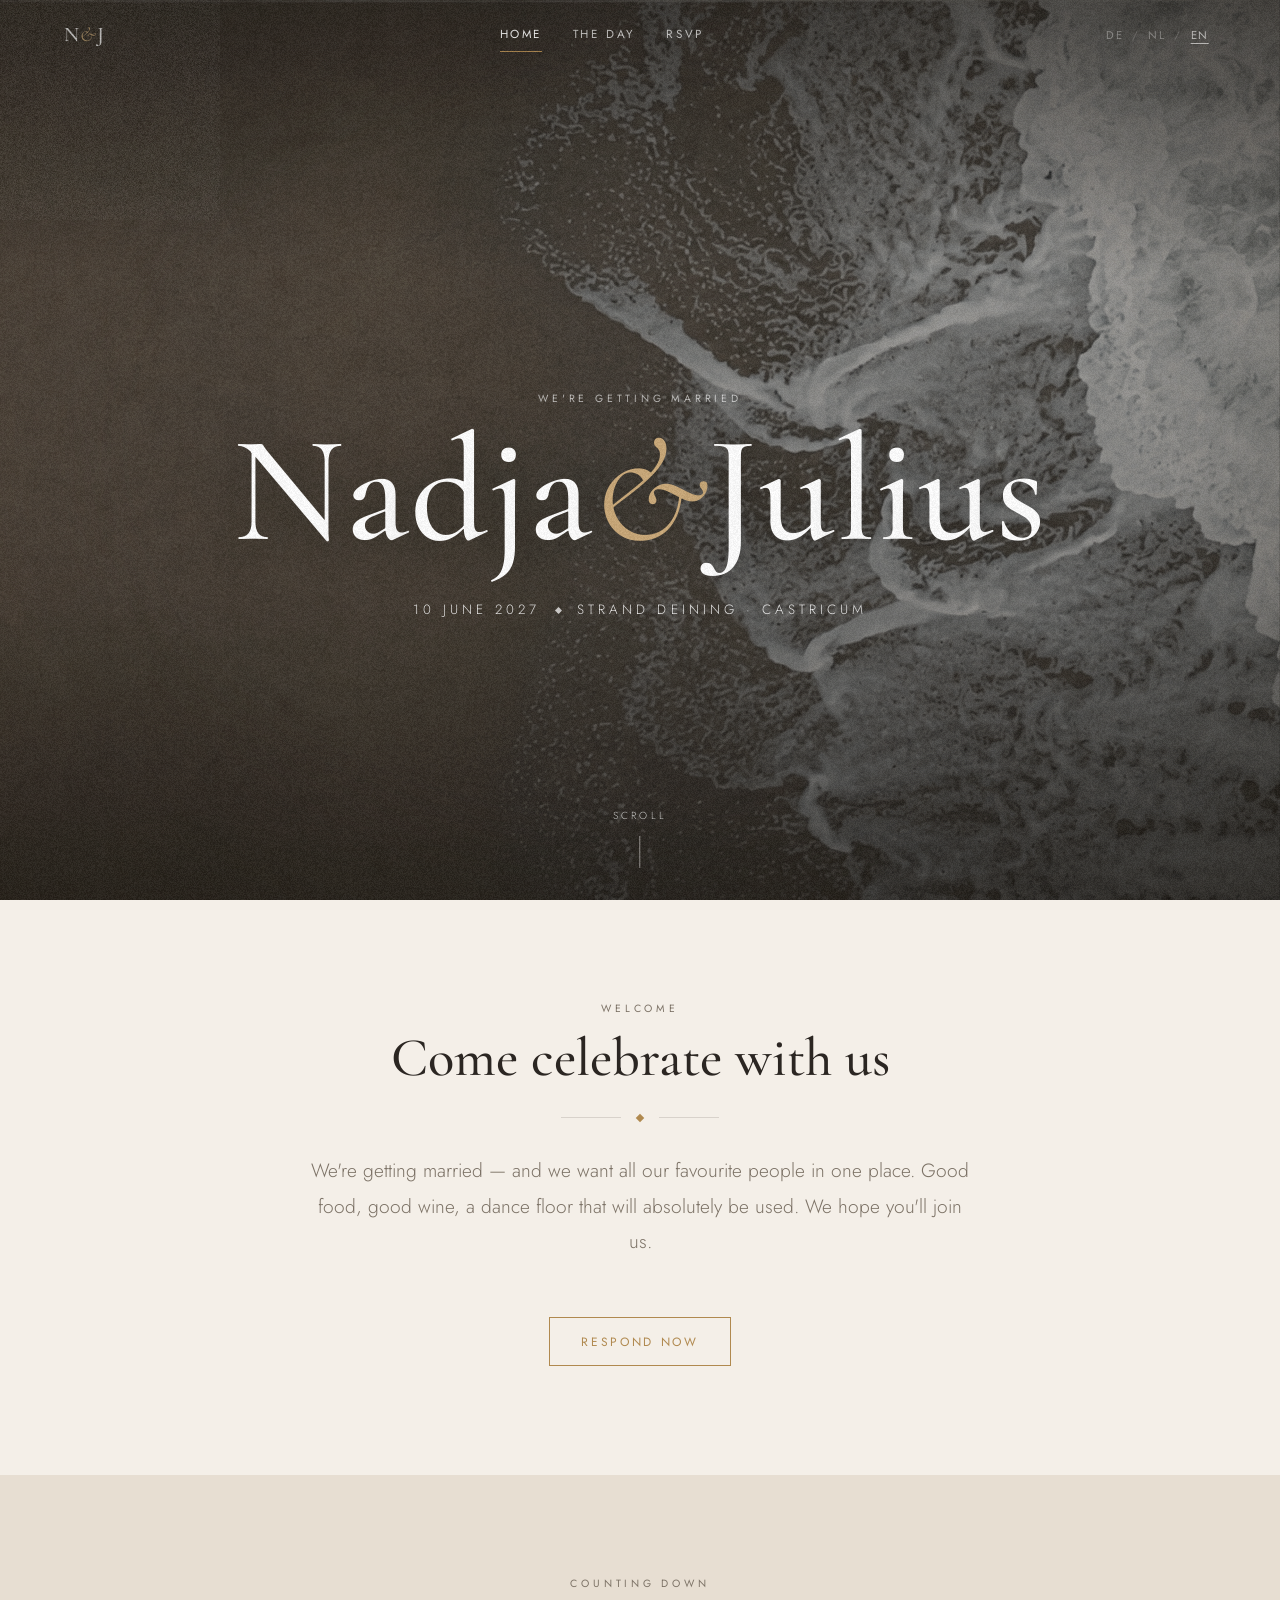
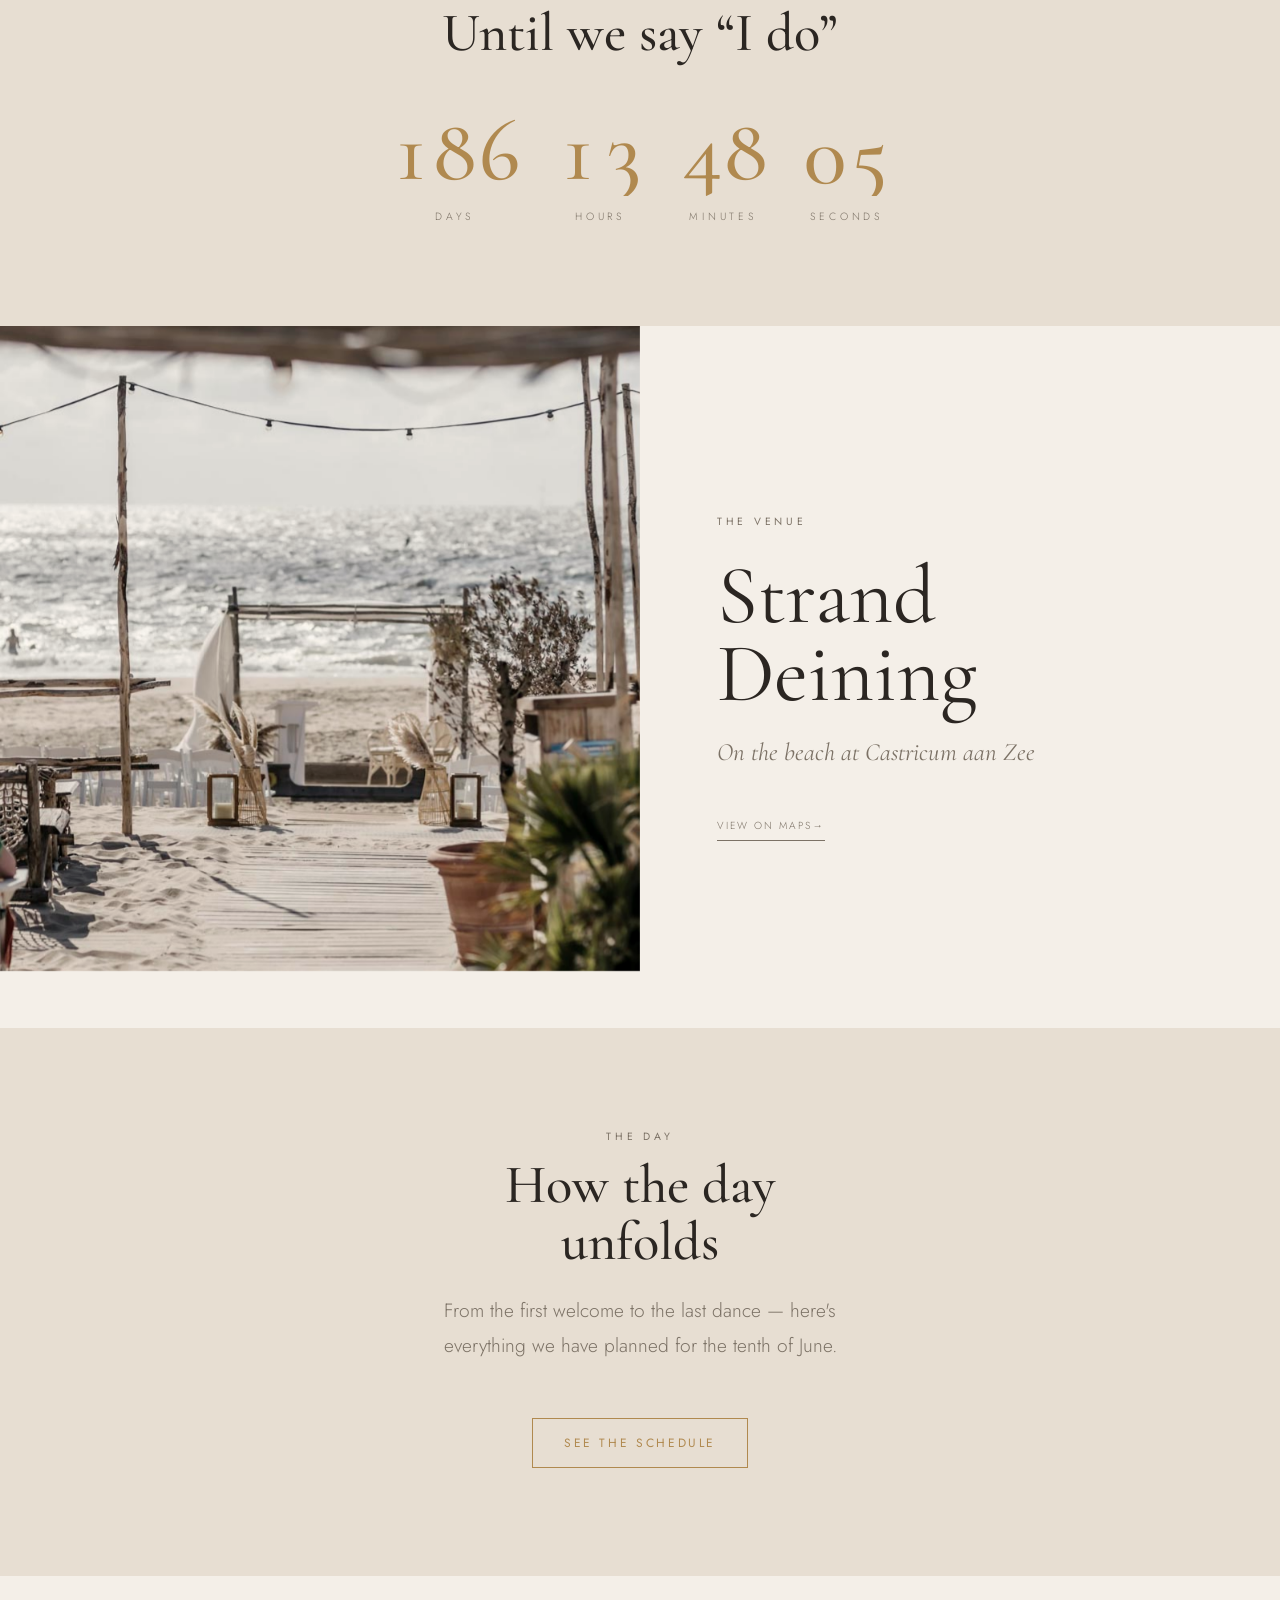
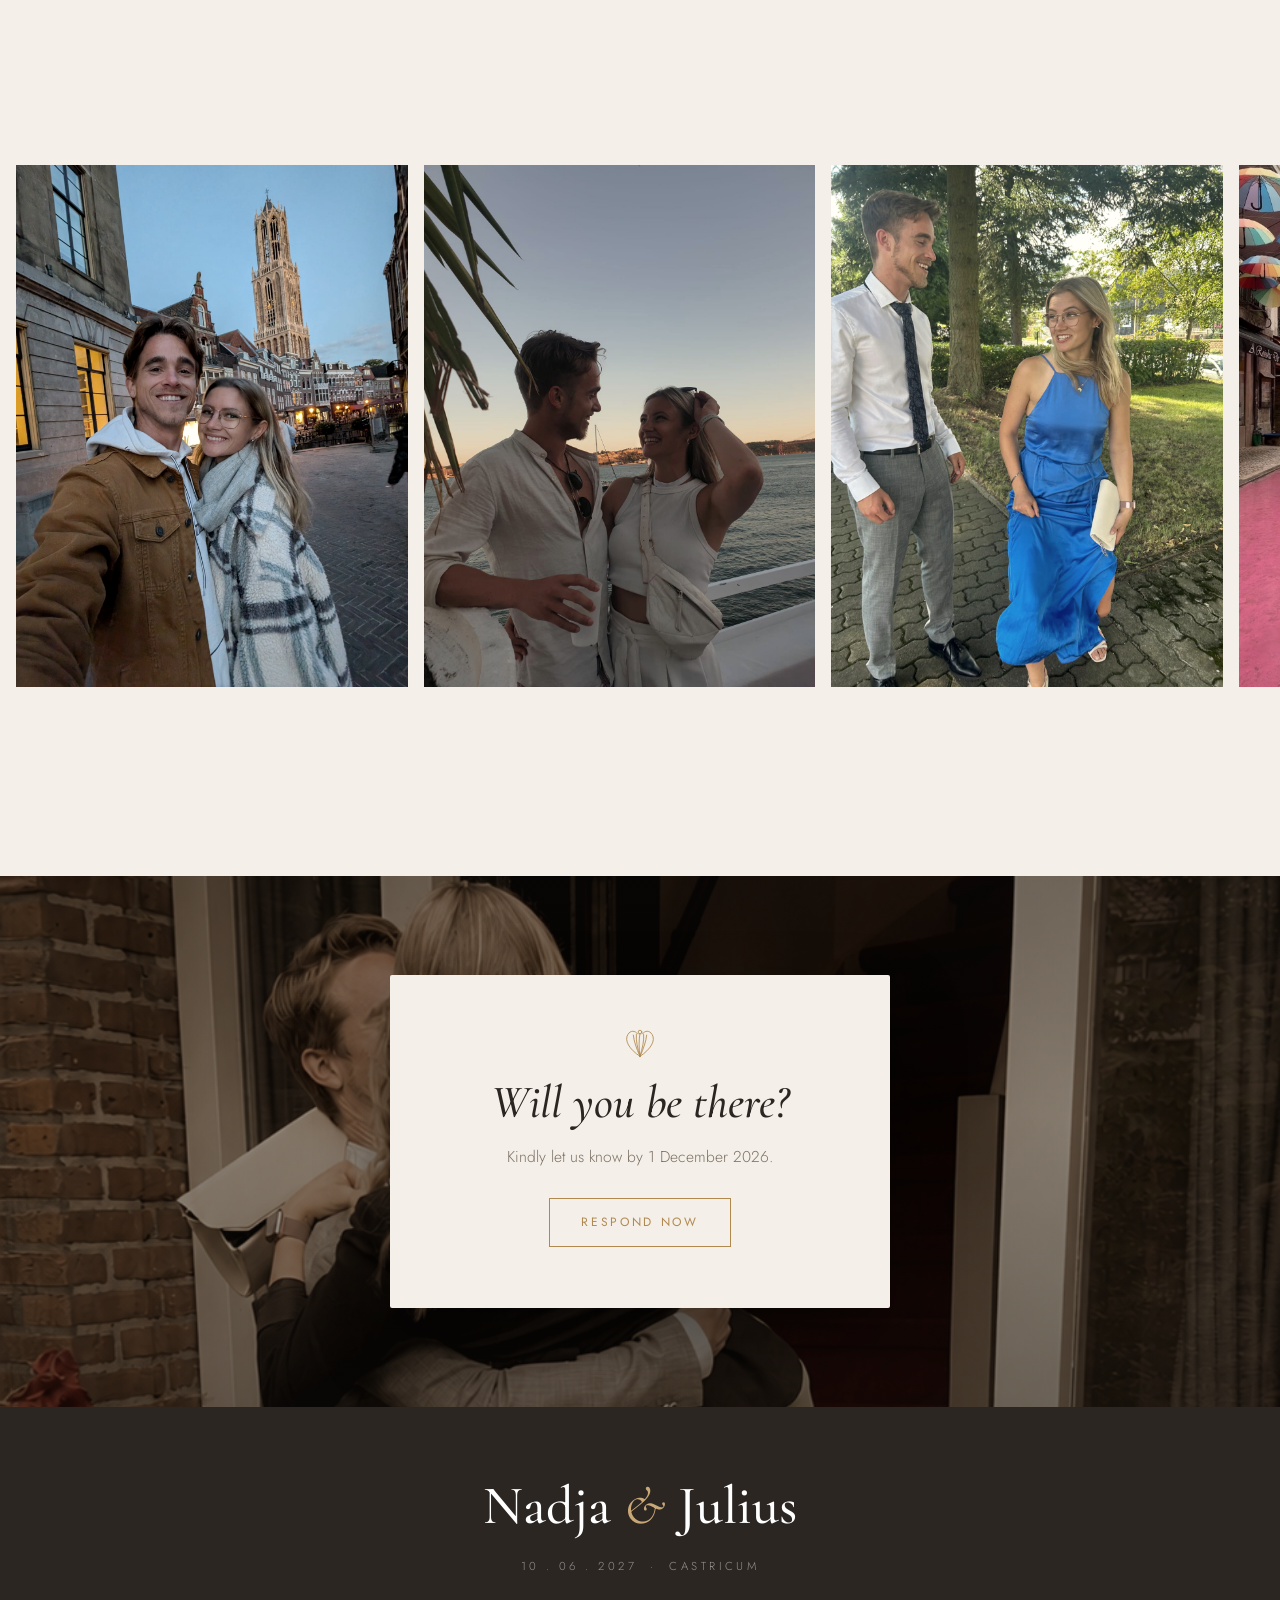
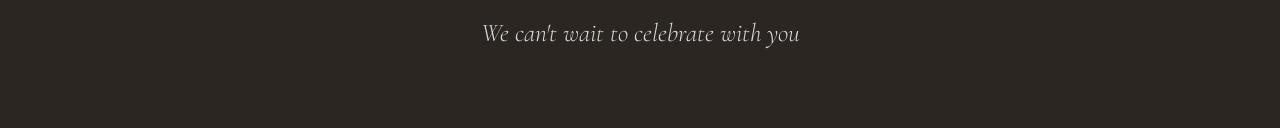
==== commit ddea035b: "Update index.html" ====
--- a/index.html
+++ b/index.html
@@ -111,16 +111,21 @@
   </div>
 </section>
 
-<!-- ═══════════════════ 03 GALLERY ═══════════════════ -->
+<!-- ═══════════════════ DAY TEASER ═══════════════════ -->
+<section class="section cream">
+  <div class="wrap center measure">
+    <p class="eyebrow reveal" data-i18n="dayteaser.eyebrow"><em>Save the date</em></p>
+    <h2 class="block-title reveal" data-i18n="dayteaser.title">How the day unfolds</h2>
+    <p class="lede reveal" style="margin-top:1.4rem" data-i18n="dayteaser.body">From the first welcome to the last dance.</p>
+    <a class="btn reveal" href="day.html" style="margin-top:2.2rem" data-i18n="dayteaser.cta">See the schedule</a>
+  </div>
+</section>
+
+<!-- ═══════════════════ GALLERY ═══════════════════ -->
 <section class="gallery-pin" data-screen-label="Gallery">
   <div class="gallery-pin-sticky">
-    <div class="gallery-pin-header">
-      <p class="eyebrow" data-i18n="gallery.eyebrow"><em>03 — Moments</em></p>
-      <h2 class="block-title" data-i18n="gallery.title" style="max-width:14ch">Some of our favourite moments</h2>
-    </div>
     <div class="gallery-pin-viewport">
       <div class="gallery-pin-track">
-        <div class="gallery-pin-spacer" aria-hidden="true"></div>
         <figure class="gframe"><img src="assets/g1.jpg" alt="Nadja &amp; Julius" loading="lazy" width="600" height="800"></figure>
         <figure class="gframe"><img src="assets/g2.jpg" alt="Nadja &amp; Julius" loading="lazy" width="600" height="800"></figure>
         <figure class="gframe"><img src="assets/g3.jpg" alt="Nadja &amp; Julius" loading="lazy" width="600" height="800"></figure>
--- a/styles.css
+++ b/styles.css
@@ -577,9 +577,9 @@
 .gallery-pin-track {
   display: flex;
   align-items: center;
-  gap: clamp(.5rem, 1vw, .8rem);
-  padding-left: var(--pad);
-  padding-right: var(--pad);
+  gap: 16px;
+  padding-left: 16px;
+  padding-right: 16px;
   will-change: transform;
   pointer-events: auto;
 }
@@ -590,6 +590,7 @@
 }
 .gallery-pin-track .gframe {
   flex-shrink: 0;
+  margin: 0;
   height: clamp(340px, 58vh, 580px);
   aspect-ratio: 3/4;
   overflow: hidden;
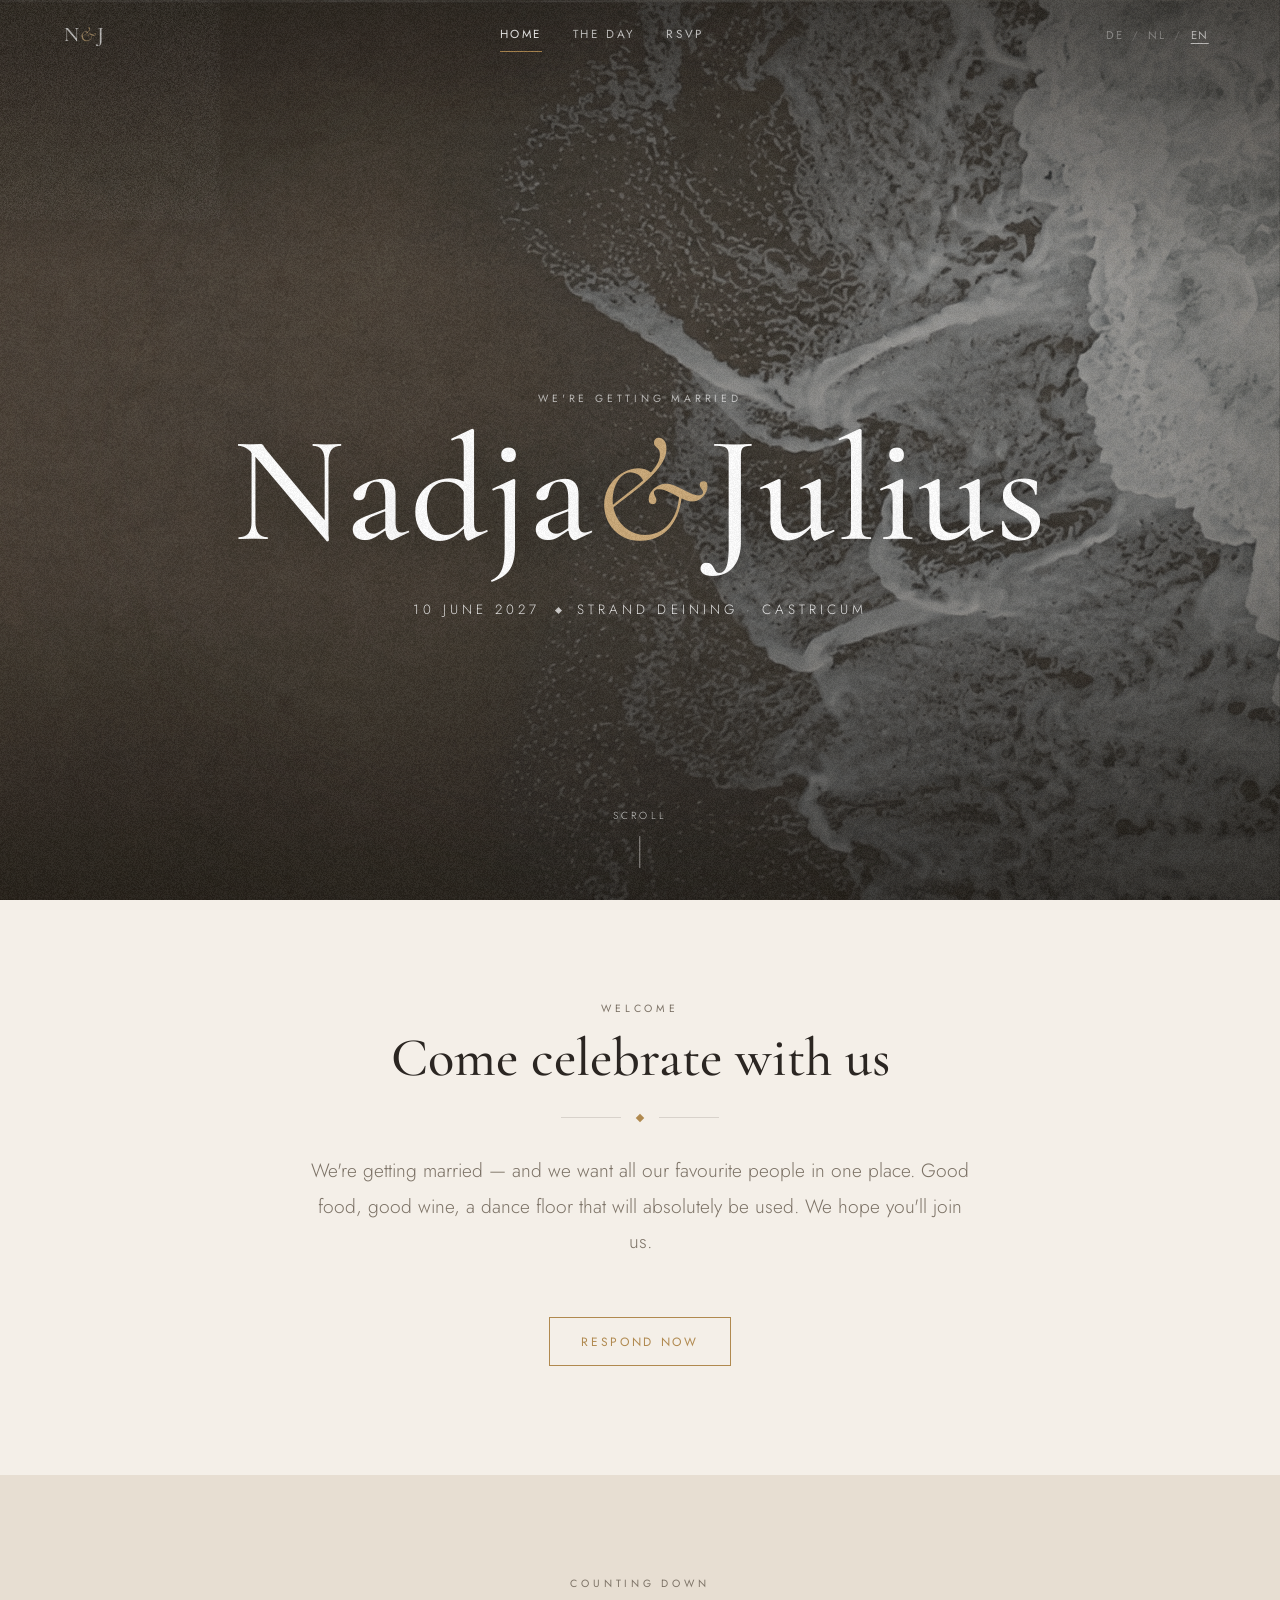
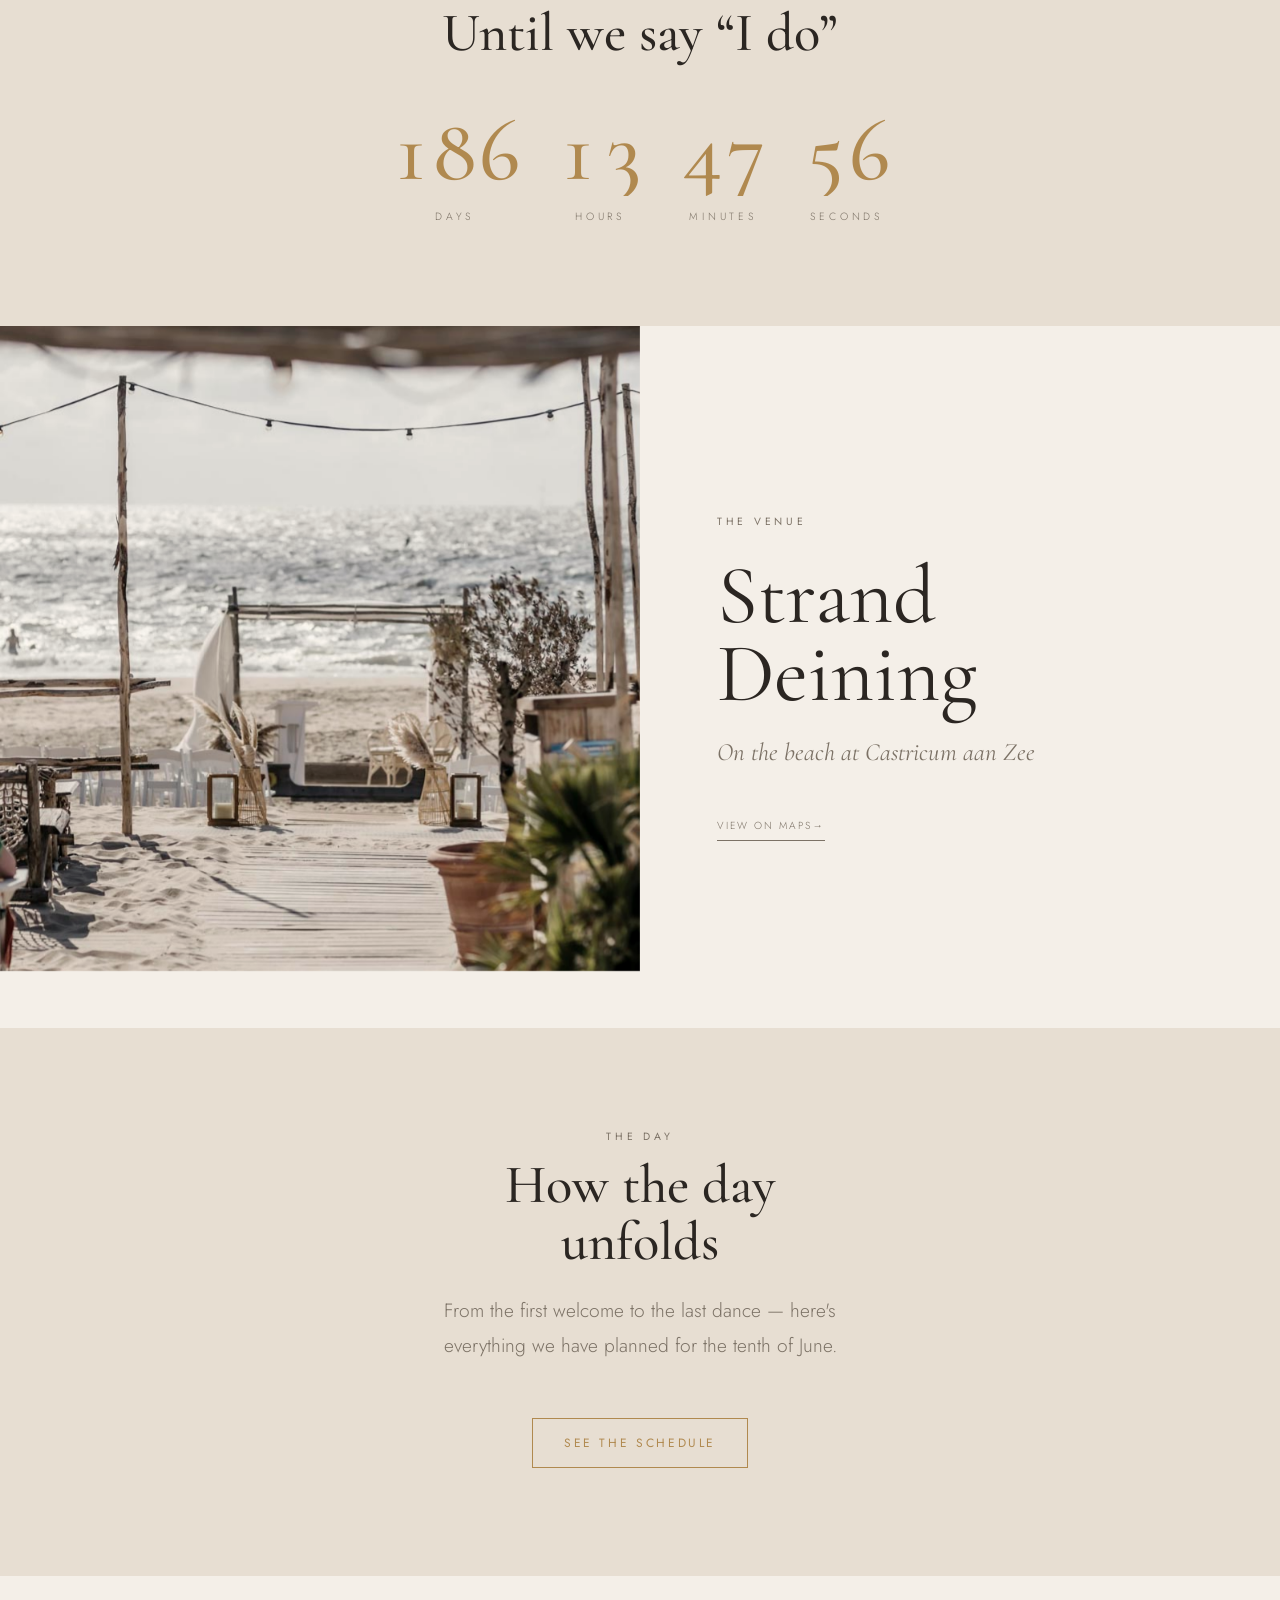
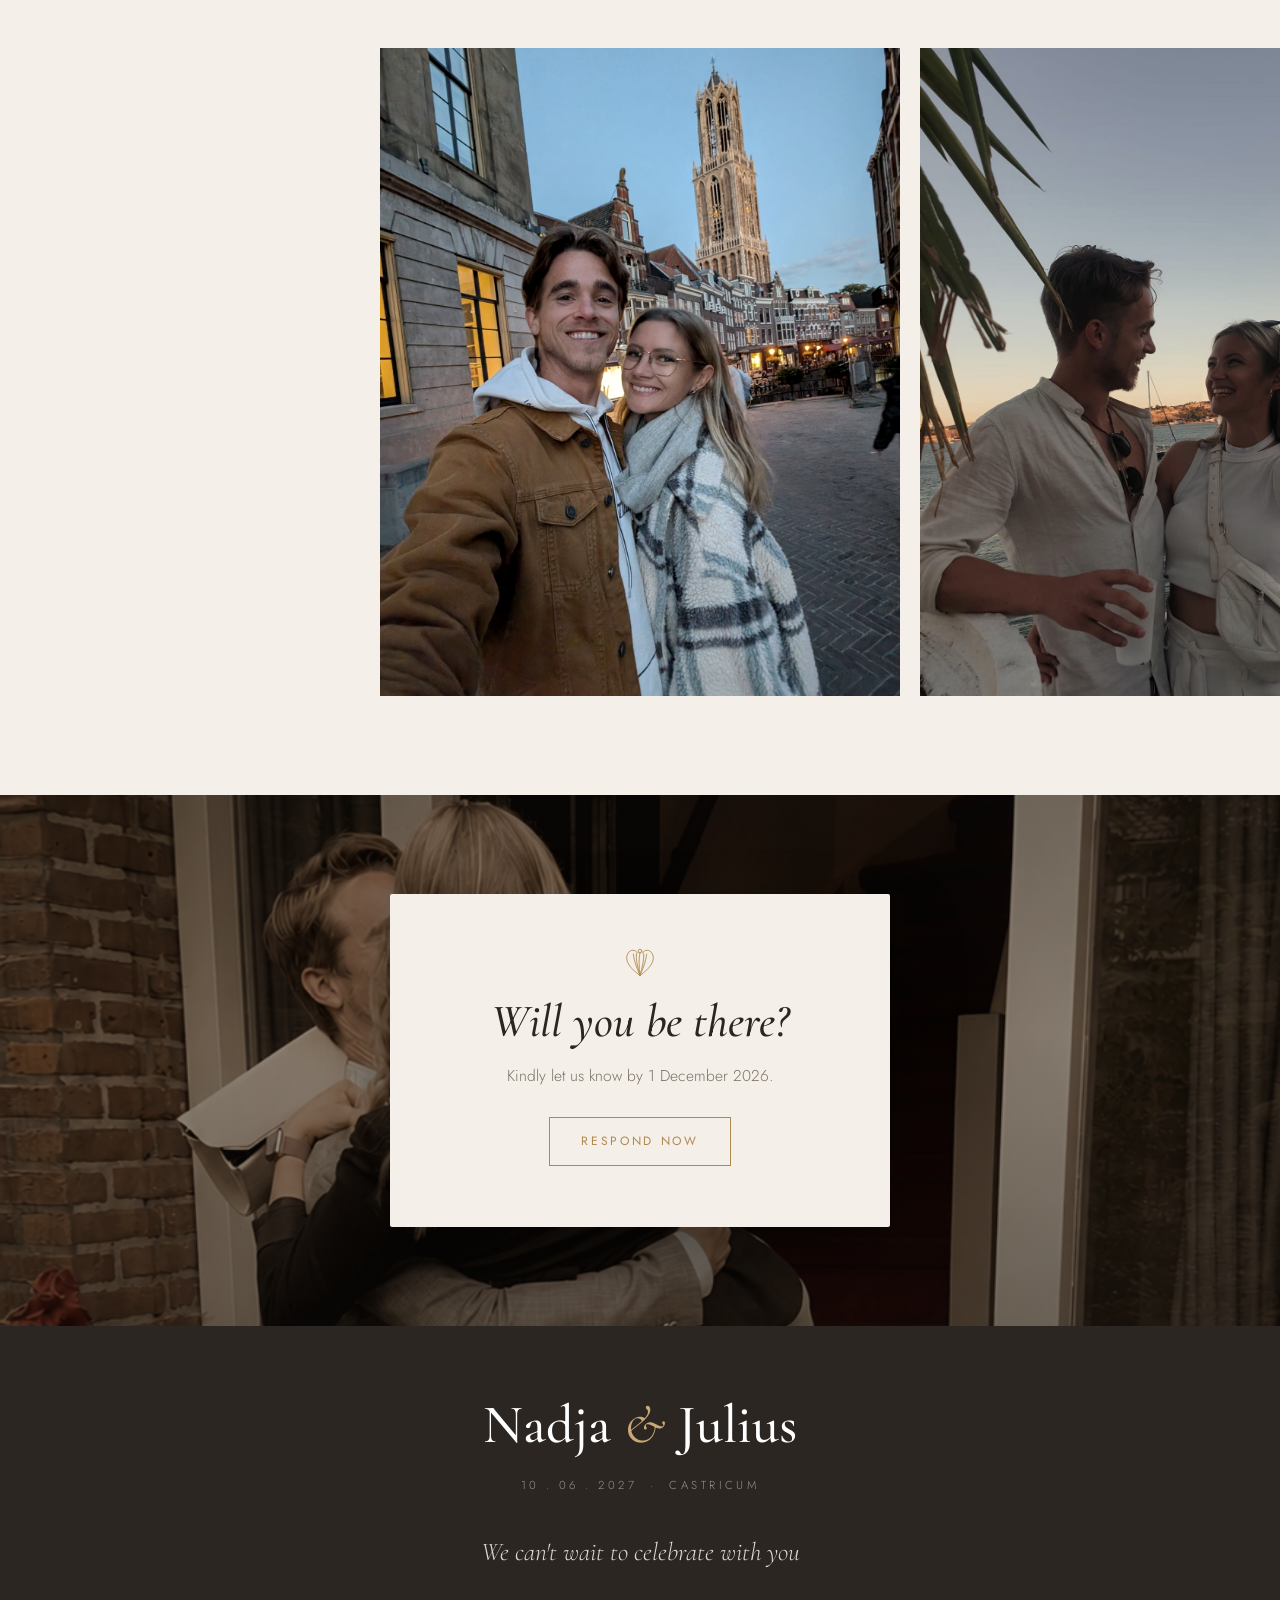
==== commit 2510425b: "Update index.html" ====
--- a/index.html
+++ b/index.html
@@ -13,6 +13,8 @@
 <link rel="preconnect" href="https://fonts.googleapis.com">
 <link rel="preconnect" href="https://fonts.gstatic.com" crossorigin>
 <link href="https://fonts.googleapis.com/css2?family=Cormorant+Garamond:ital,wght@0,400;0,500;0,600;1,400;1,500&family=Jost:wght@300;400;500&display=swap" rel="stylesheet">
+<link rel="icon" href="favicon.svg" type="image/svg+xml">
+<link rel="icon" href="favicon.ico" sizes="any">
 <link rel="stylesheet" href="styles.css">
 </head>
 <body class="home">
@@ -168,7 +170,7 @@
 </footer>
 
 <script src="image-slot.js"></script>
-<script src="i18n.js?v=13"></script>
+<script src="i18n.js?v=14"></script>
 <script src="script.js"></script>
 </body>
 </html>
--- a/styles.css
+++ b/styles.css
@@ -44,6 +44,7 @@
 /* ── Reset ───────────────────────────────────────────────── */
 *, *::before, *::after { box-sizing: border-box; }
 html { scroll-behavior: smooth; }
+a, button { -webkit-tap-highlight-color: transparent; }
 body {
   margin: 0;
   background: var(--bg);
@@ -209,21 +210,26 @@
   transition:
     background var(--dur) var(--ease),
     color var(--dur) var(--ease),
-    border-color var(--dur) var(--ease),
-    backdrop-filter var(--dur) var(--ease);
-}
+    border-color var(--dur) var(--ease);
+}
+/* Blur lives on ::before so backdrop-filter never traps fixed children (e.g. the mobile nav overlay) */
+.site-head::before {
+  content: ""; position: absolute; inset: 0; z-index: -1;
+  backdrop-filter: saturate(1.2) blur(12px);
+  -webkit-backdrop-filter: saturate(1.2) blur(12px);
+  opacity: 0; pointer-events: none;
+  transition: opacity var(--dur) var(--ease);
+}
+.site-head.scrolled::before,
+body:not(.home) .site-head::before { opacity: 1; }
 .site-head.scrolled {
   background: rgba(244, 239, 232, .94);
-  backdrop-filter: saturate(1.2) blur(12px);
-  -webkit-backdrop-filter: saturate(1.2) blur(12px);
   color: var(--ink);
   border-color: var(--line-soft);
 }
 /* Inner pages start scrolled */
 body:not(.home) .site-head {
   background: rgba(244, 239, 232, .95);
-  backdrop-filter: saturate(1.2) blur(12px);
-  -webkit-backdrop-filter: saturate(1.2) blur(12px);
   color: var(--ink);
   border-color: var(--line-soft);
 }
@@ -544,55 +550,53 @@
 .location-map-btn:hover { color: var(--ink); border-color: var(--ink); }
 
 /* ============================================================
-   HORIZONTAL PINNED GALLERY
+   HORIZONTAL GALLERY — pure CSS native scroll, all breakpoints
+   JS pinning is disabled in script.js.
    ============================================================ */
 .gallery-pin {
-  /* JS sets --gallery-h dynamically based on track width */
-  height: var(--gallery-h, 350vh);
+  height: auto;
   position: relative;
+  padding-block: clamp(3rem, 8vh, 6rem);
+  background: var(--bg);
 }
 .gallery-pin-sticky {
-  position: sticky; top: 0;
-  height: 100vh; overflow: hidden;
-  display: flex; flex-direction: column; justify-content: center;
-}
-/* Header strip — solid paper background with right fade */
-.gallery-pin-header {
-  position: absolute; top: 0; left: 0; right: 0; z-index: 5;
-  padding: clamp(2.5rem,6vh,4rem) var(--pad) 2rem;
-  background: linear-gradient(
-    to right,
-    var(--bg) 0%,
-    var(--bg) 55%,
-    transparent 88%
-  );
-  pointer-events: none;
-}
-/* Viewport for the scrolling track */
+  /* static on all breakpoints — no JS sticky needed */
+  position: static;
+  height: auto;
+  overflow: visible;
+}
+/* The viewport IS the scroll container */
 .gallery-pin-viewport {
-  width: 100%; height: 100%;
-  display: flex; align-items: center;
-  overflow: visible; pointer-events: none;
-}
+  width: 100%;
+  overflow-x: auto;
+  overflow-y: hidden;
+  scroll-snap-type: x mandatory;
+  -webkit-overflow-scrolling: touch; /* momentum on iOS */
+  scrollbar-width: none;
+  pointer-events: auto;
+  cursor: grab;
+}
+.gallery-pin-viewport:active { cursor: grabbing; }
+.gallery-pin-viewport::-webkit-scrollbar { display: none; }
+
 .gallery-pin-track {
   display: flex;
-  align-items: center;
-  gap: 16px;
-  padding-left: 16px;
-  padding-right: 16px;
-  will-change: transform;
-  pointer-events: auto;
-}
-/* leading spacer so photos start after the header text on desktop */
-.gallery-pin-spacer {
-  flex-shrink: 0;
-  width: clamp(220px, 28vw, 380px);
-}
+  align-items: stretch;
+  gap: clamp(12px, 2vw, 20px);
+  /* side padding = half the leftover space so first/last frame centres */
+  padding-inline: max(var(--pad), calc((100vw - min(80vw, 520px)) / 2));
+  padding-bottom: clamp(1rem, 3vh, 2rem);
+  will-change: unset;  /* JS sets this — override to avoid paint hint */
+}
+.gallery-pin-spacer { display: none; }
+
 .gallery-pin-track .gframe {
   flex-shrink: 0;
   margin: 0;
-  height: clamp(340px, 58vh, 580px);
-  aspect-ratio: 3/4;
+  scroll-snap-align: center;
+  width: min(80vw, 520px);
+  height: clamp(380px, 72vh, 700px);
+  aspect-ratio: unset;
   overflow: hidden;
   background: var(--bg-deep);
 }
@@ -603,20 +607,12 @@
 }
 .gallery-pin-track .gframe:hover img { transform: scale(1.04); }
 
-/* Mobile: regular scroll strip (no pinning) */
-@media (max-width: 768px) {
-  .gallery-pin { height: auto; }
-  .gallery-pin-sticky { position: static; height: auto; overflow: visible; }
-  .gallery-pin-viewport { overflow-x: auto; scroll-snap-type: x mandatory; scrollbar-width: none; }
-  .gallery-pin-viewport::-webkit-scrollbar { display: none; }
-  .gallery-pin-track { padding-bottom: 2rem; }
-  .gallery-pin-spacer { display: none; }
-  .gallery-pin-track .gframe { scroll-snap-align: start; height: clamp(260px, 65vw, 420px); }
-  .gallery-pin-header {
-    position: static;
-    background: var(--bg);
-    padding: clamp(3rem,7vh,5rem) var(--pad) 1.5rem;
-  }
+/* Gallery header (if present) — static, no absolute positioning */
+.gallery-pin-header {
+  position: static;
+  background: none;
+  padding: 0 var(--pad) clamp(1rem, 2.5vh, 1.8rem);
+  pointer-events: auto;
 }
 
 /* ============================================================
@@ -792,8 +788,8 @@
 .venue-name { font-size: clamp(2rem, 4vw, 3rem); font-weight: 500; margin: .4rem 0 .3rem; }
 .venue-addr { font-size: .8rem; letter-spacing: .2em; text-transform: uppercase; color: var(--muted); margin: 0 0 1.4rem; }
 .dresscode-img {
-  width: 100%; aspect-ratio: 5/4; object-fit: cover; object-position: center 30%;
-  filter: var(--grade); border-radius: 2px;
+  width: 100%; aspect-ratio: 1; object-fit: cover;
+  border-radius: 2px;
 }
 
 /* ============================================================
@@ -944,48 +940,87 @@
   .location-name { font-size: clamp(2.8rem, 10vw, 4rem); }
   .location-sub { font-size: clamp(1rem, 4vw, 1.25rem); }
 
-  /* timeline: collapse to single column on mobile */
-  .timeline::before { display: none; }
+  /* timeline: left line + small illustration badge — stable block layout */
+  .timeline::before { display: block; left: 8px; transform: none; }
+  .tl-line { display: none; } /* hide JS animated centre line */
   .t-item, .t-item.tl-left, .t-item.tl-right {
-    grid-template-columns: 1fr auto;
-    gap: 1rem; padding: 1.6rem 0;
+    display: block; position: relative;
+    padding: 1.3rem 68px 1.3rem 2.4rem;
     border-bottom: 1px solid var(--line-soft);
   }
   .t-item:last-child { border-bottom: none; }
   .t-item.tl-left .t-content,
-  .t-item.tl-right .t-content { order: 1; text-align: left; padding: 0; }
+  .t-item.tl-right .t-content { text-align: left; padding: 0; }
+  /* dot — absolutely positioned on the left line */
   .t-item.tl-left .t-mid,
-  .t-item.tl-right .t-mid { display: none; }
+  .t-item.tl-right .t-mid {
+    position: absolute; left: 0; top: 1.4rem;
+    width: 16px; display: flex; justify-content: center;
+  }
+  /* illustration — small badge pinned to the right */
   .t-item.tl-left .t-illus,
-  .t-item.tl-right .t-illus { order: 2; justify-content: flex-end; padding: 0; }
-  .t-illus img { max-width: 80px; }
+  .t-item.tl-right .t-illus {
+    position: absolute; right: 4px; top: 50%; transform: translateY(-50%);
+    width: 58px; padding: 0;
+    display: flex; align-items: center; justify-content: center;
+  }
+  .t-item.tl-left .t-illus img,
+  .t-item.tl-right .t-illus img { max-width: 50px; }
 }
 @media (max-width: 640px) {
   .hamburger { display: flex; }
+
+  /* ── Full-page overlay menu ─────────────────────────────── */
   .nav {
     position: fixed; inset: 0; z-index: 100;
     flex-direction: column; align-items: center; justify-content: center;
-    gap: 2.8rem; background: var(--bg);
-    font-size: 1.05rem; letter-spacing: .24em;
-    transform: translateX(100%);
-    transition: transform .4s var(--ease);
+    gap: 0; background: var(--bg);
+    opacity: 0; visibility: hidden;
+    transition: opacity .42s var(--ease), visibility 0s .42s;
     pointer-events: none;
   }
-  .nav-open .nav { transform: translateX(0); pointer-events: auto; }
-  .nav-open .site-head { backdrop-filter: none; -webkit-backdrop-filter: none; background: var(--bg); }
-  .nav a, body.home .nav a { color: var(--ink) !important; opacity: 1; font-size: 1.2rem; }
+  .nav-open .nav {
+    opacity: 1; visibility: visible; pointer-events: auto;
+    transition: opacity .42s var(--ease), visibility 0s 0s;
+  }
+  /* large editorial links */
+  .nav a, body.home .nav a {
+    display: block;
+    font-family: var(--font-display) !important;
+    font-size: clamp(2.6rem, 13vw, 3.8rem) !important;
+    font-weight: 400 !important;
+    letter-spacing: .02em !important;
+    text-transform: none !important;
+    color: var(--ink) !important;
+    line-height: 1.2; padding: .45rem 2rem;
+    opacity: 0; transform: translateY(18px);
+    transition: opacity .38s var(--ease), transform .38s var(--ease), color .2s;
+  }
+  .nav-open .nav a:nth-child(1) { opacity: 1; transform: none; transition-delay: .08s; }
+  .nav-open .nav a:nth-child(2) { opacity: 1; transform: none; transition-delay: .15s; }
+  .nav-open .nav a:nth-child(3) { opacity: 1; transform: none; transition-delay: .22s; }
+  .nav a:hover, body.home .nav a:hover { color: var(--accent) !important; }
+  /* slim ornament divider between links */
+  .nav a + a { border-top: 1px solid var(--line-soft); }
+  .nav a::after { display: none; }
+  /* header strip while open — hide the blur pseudo-element */
+  .nav-open .site-head { background: var(--bg) !important; }
+  .nav-open .site-head::before { opacity: 0; }
   .lang { gap: 0; font-size: .68rem; }
   .lang button { padding: .5rem .35rem; min-height: 44px; min-width: 32px; }
   .site-head { padding-inline: 1.1rem; gap: .6rem; }
   .monogram { font-size: 1.15rem; }
   .section { padding-block: clamp(3rem, 8vh, 6rem); }
-  .hero-names { font-size: clamp(3.6rem, 18vw, 5.8rem) !important; }
+  .hero-names {
+    font-size: clamp(3.6rem, 18vw, 5.8rem) !important;
+    display: flex; flex-direction: column; align-items: center; line-height: 1.1;
+  }
   .hero-meta { flex-direction: column; gap: .5rem; font-size: .72rem; }
   .hero-meta i { display: none; }
-  .cd-grid { gap: clamp(.5rem, 3vw, 1.2rem); flex-wrap: nowrap; }
+  .cd-grid { gap: clamp(.4rem, 2.5vw, 1rem); flex-wrap: nowrap; }
   .cd-unit { flex: 1; min-width: 0; }
-  .cd-num { font-size: clamp(1.6rem, 8vw, 3rem); }
-  .cd-label { letter-spacing: .1em; }
+  .cd-num { font-size: clamp(2.4rem, 11vw, 4rem); }
+  .cd-label { letter-spacing: .08em; font-size: .58rem; }
   .attend-opts { grid-template-columns: 1fr; }
   .page-hero { padding-top: clamp(6rem,14vh,9rem); min-height: clamp(360px,55vh,520px); }
   .page-title { font-size: clamp(3.4rem, 14vw, 5rem) !important; }
@@ -994,11 +1029,10 @@
   .site-foot .fmono { font-size: clamp(2rem, 9vw, 3rem); }
   .invite-card { width: min(380px, 90vw); padding: 1.8rem 1.4rem; }
   .letter-title { font-size: clamp(1.6rem, 7vw, 2.2rem); }
-  .timeline::before { left: 0; }
 }
 @media (max-width: 380px) {
   .hero-names { font-size: clamp(3rem, 16vw, 4.5rem) !important; }
-  .cd-num { font-size: clamp(1.4rem, 7.5vw, 2rem); }
+  .cd-num { font-size: clamp(2rem, 10vw, 3rem); }
 }
 
 /* ============================================================
@@ -1018,9 +1052,6 @@
   .reveal-clip > * { transform: none !important; opacity: 1 !important; }
   .hero-scroll::after { animation: none; }
   .hero-waves::before, .hero-waves::after { animation: none; opacity: 0; }
-  .gallery-pin { height: auto; }
-  .gallery-pin-sticky { position: static; height: auto; }
-  .gallery-pin-viewport { overflow-x: auto; }
   .gallery-pin-track { transform: none !important; }
   .parallax-img { transform: none !important; }
   .timeline::before { transform: scaleY(1); }
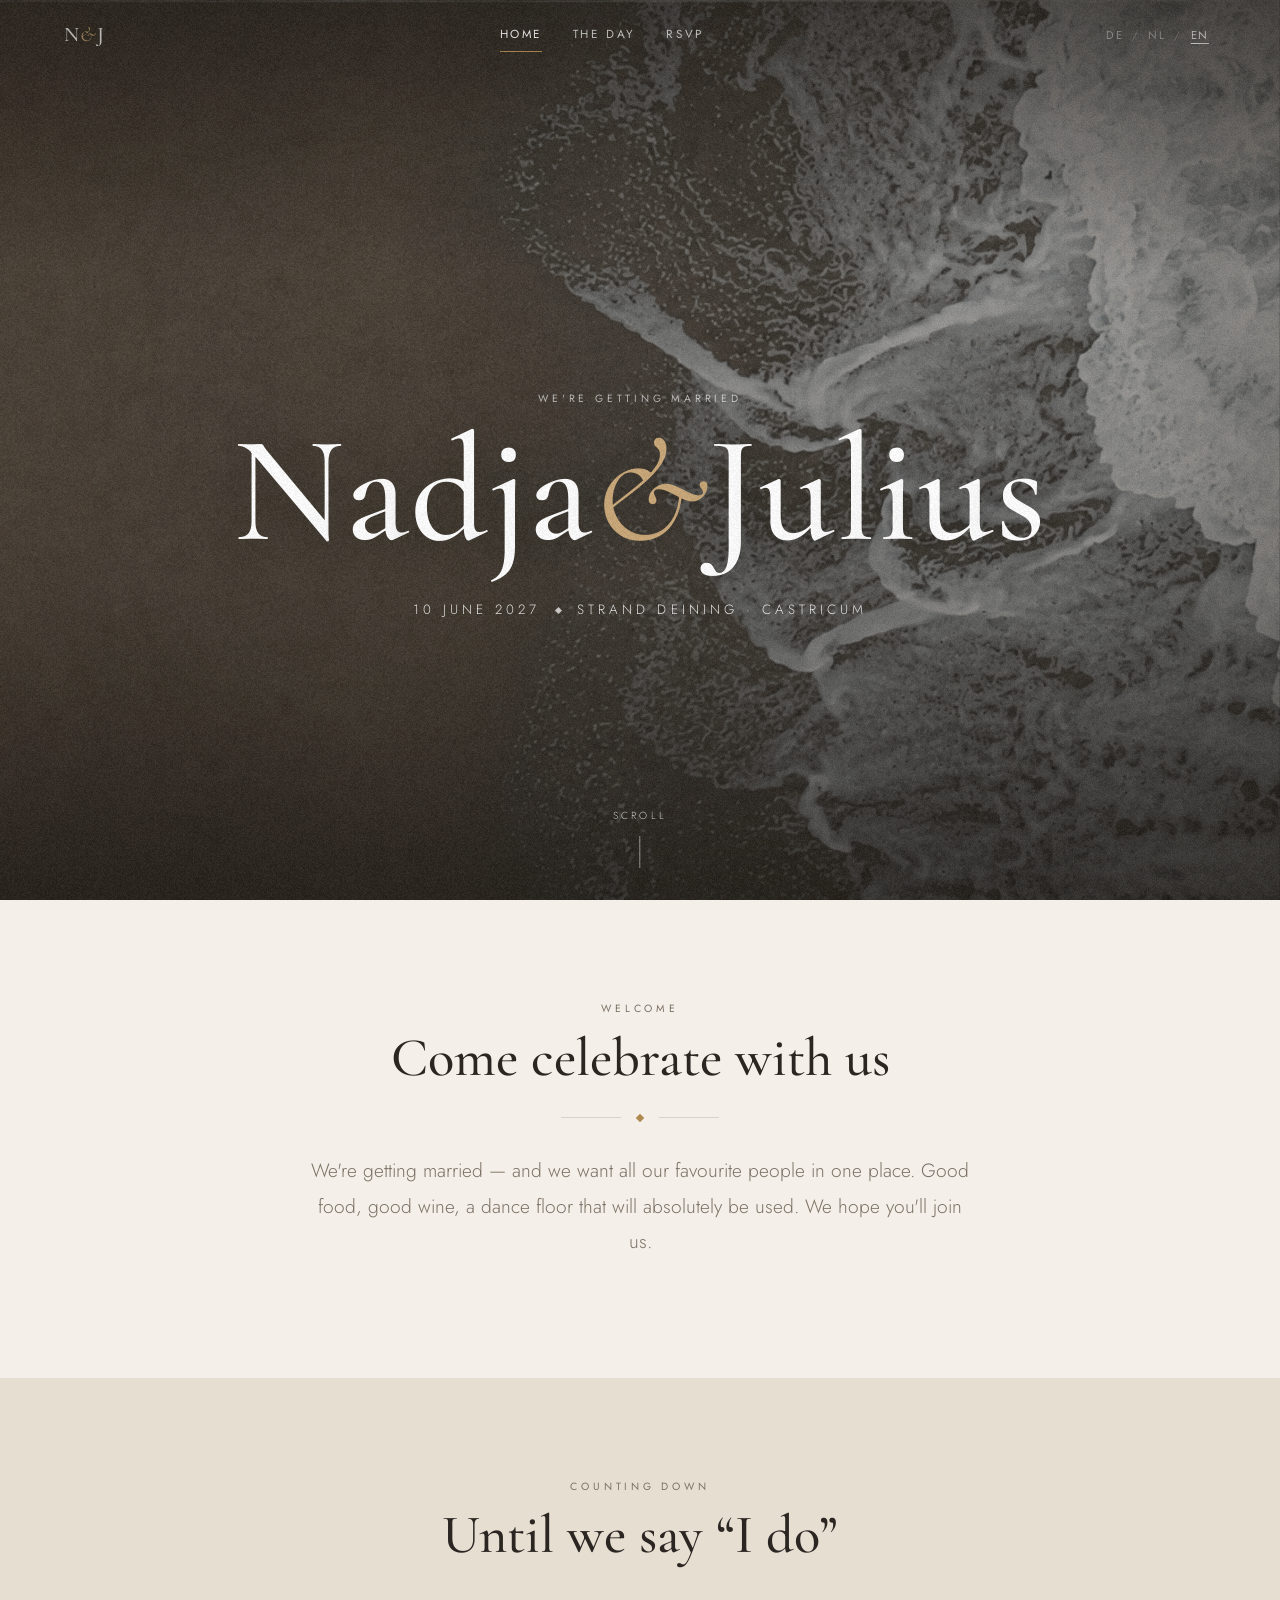
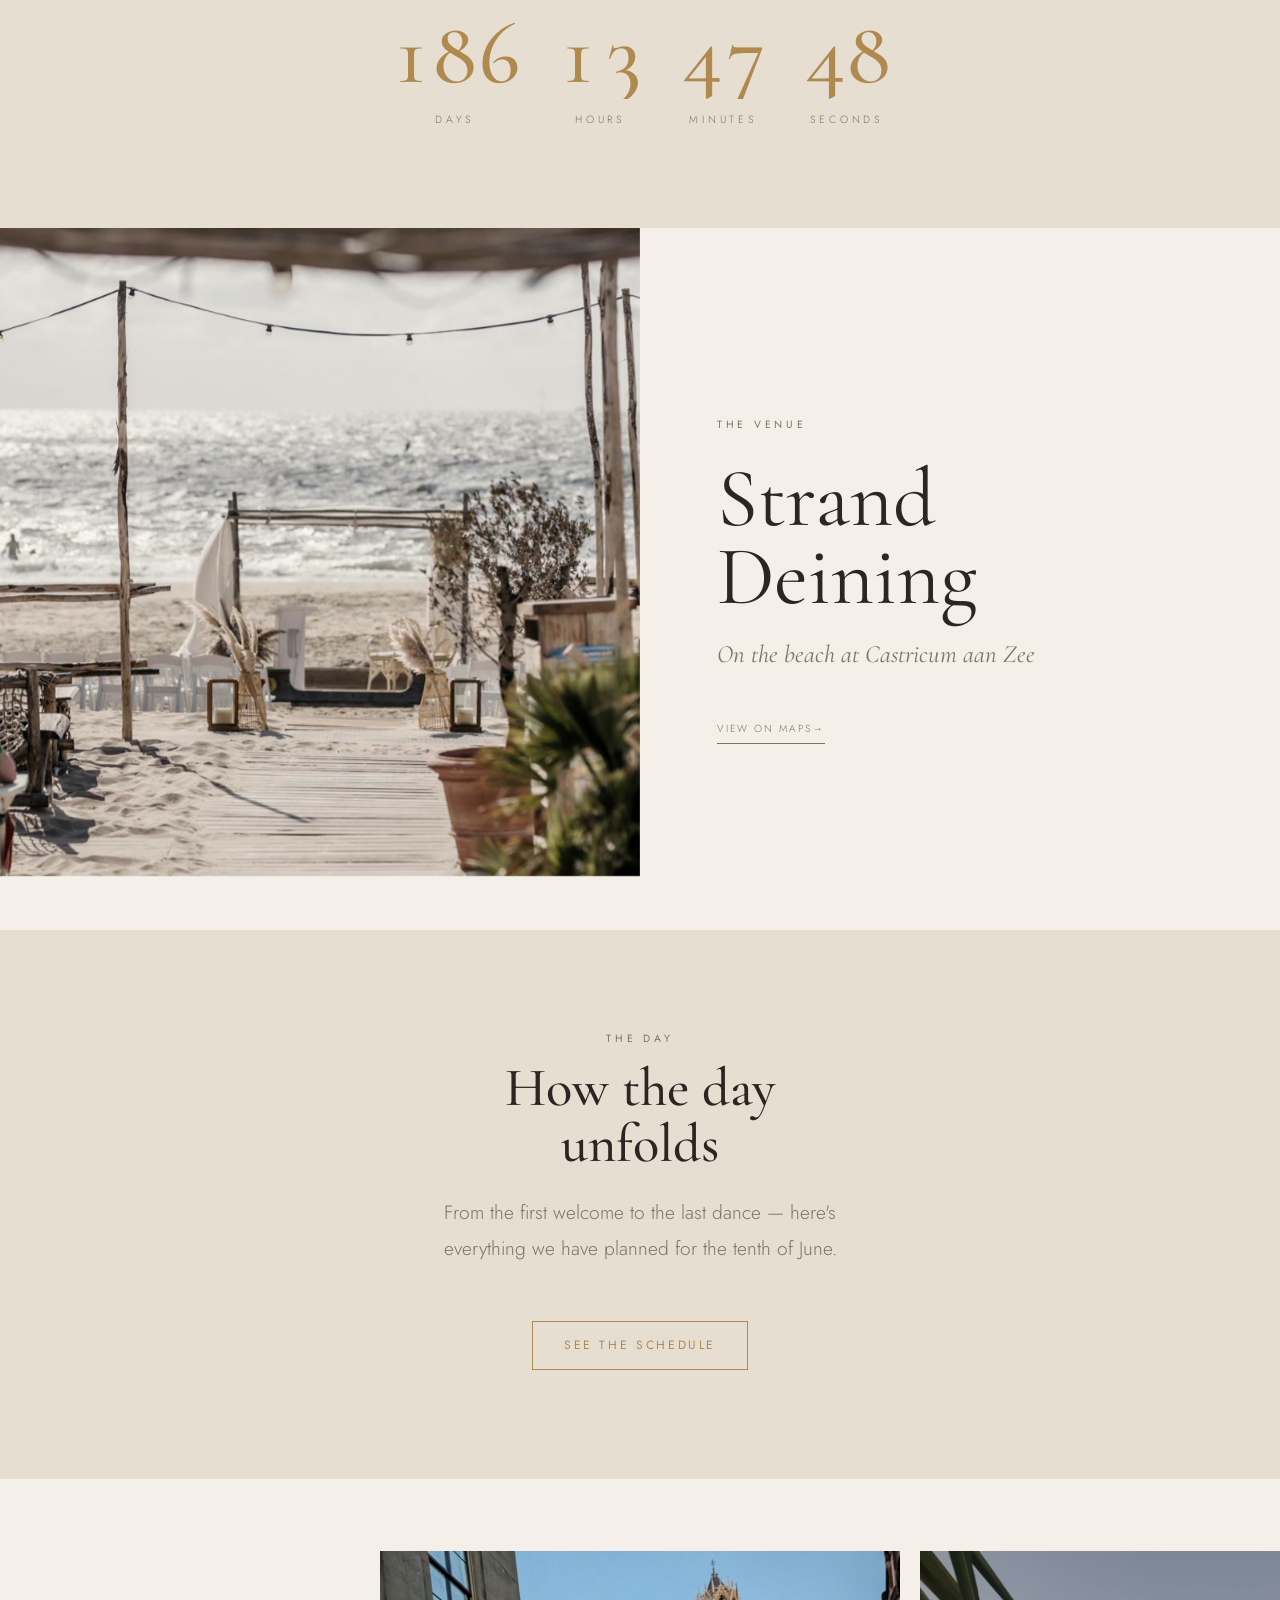
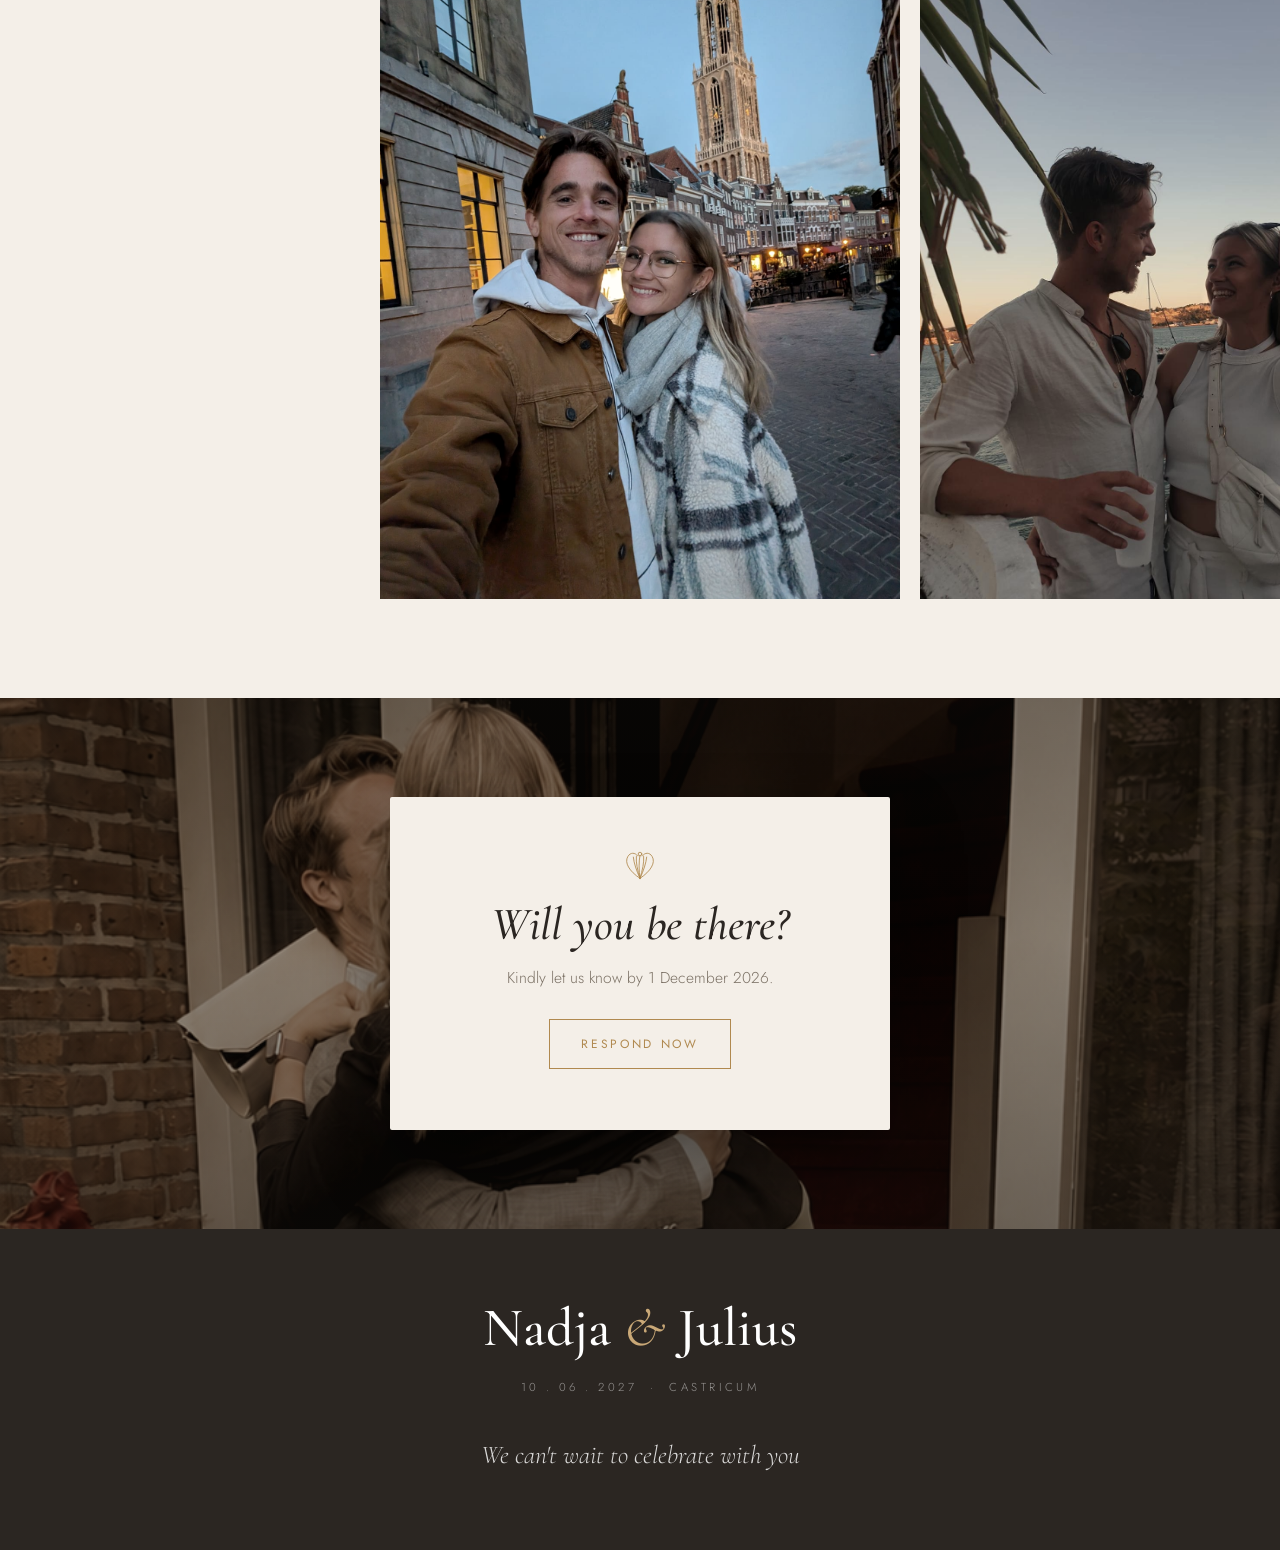
==== commit 059ac393: "Update index.html" ====
--- a/index.html
+++ b/index.html
@@ -69,7 +69,6 @@
     <h2 class="block-title reveal" data-i18n="welcome.title">We're so glad you're here</h2>
     <div class="ornament reveal" style="margin-block:1.8rem 2rem"><i></i></div>
     <p class="measure lede reveal" data-i18n="welcome.body">After all these years, we're tying the knot.</p>
-    <a class="btn reveal" href="rsvp.html" style="margin-top:2.4rem" data-i18n="rsvpband.cta">Respond now</a>
   </div>
 </section>
 
--- a/styles.css
+++ b/styles.css
@@ -45,6 +45,7 @@
 *, *::before, *::after { box-sizing: border-box; }
 html { scroll-behavior: smooth; }
 a, button { -webkit-tap-highlight-color: transparent; }
+a:focus:not(:focus-visible), button:focus:not(:focus-visible) { outline: none; }
 body {
   margin: 0;
   background: var(--bg);
@@ -79,10 +80,7 @@
 
 /* ── Grain + vignette overlay ────────────────────────────── */
 #grain {
-  pointer-events: none;
-  position: fixed; inset: 0; z-index: 500;
-  opacity: .055;
-  will-change: transform;
+  display: none; /* canvas is texture buffer only — #grain-overlay div handles the visual */
 }
 .vignette {
   pointer-events: none;
@@ -779,17 +777,47 @@
 }
 
 /* ============================================================
-   VENUE / DRESS CODE (day)
-   ============================================================ */
-.venue-grid {
-  display: grid; grid-template-columns: 1fr 1fr;
-  gap: clamp(2rem, 5vw, 5rem); align-items: center;
-}
-.venue-name { font-size: clamp(2rem, 4vw, 3rem); font-weight: 500; margin: .4rem 0 .3rem; }
-.venue-addr { font-size: .8rem; letter-spacing: .2em; text-transform: uppercase; color: var(--muted); margin: 0 0 1.4rem; }
-.dresscode-img {
-  width: 100%; aspect-ratio: 1; object-fit: cover;
+   DRESS CODE — full-bleed glass card (day)
+   ============================================================ */
+.dresscode-section {
+  position: relative; overflow: hidden;
+  min-height: clamp(420px, 62vh, 660px);
+  display: flex; align-items: center; justify-content: center;
+  background: #3d2e1a; padding: clamp(4rem,8vh,6rem) var(--pad);
+}
+.dresscode-bg {
+  position: absolute; inset: 0; width: 100%; height: 100%;
+  object-fit: cover; object-position: center top; z-index: 0;
+  filter: brightness(.78) saturate(1);
+}
+.dresscode-scrim {
+  position: absolute; inset: 0; z-index: 1; pointer-events: none;
+  background: linear-gradient(155deg, rgba(20,14,6,.22) 0%, rgba(20,14,6,.45) 100%);
+}
+.dresscode-inner { position: relative; z-index: 2; }
+.dresscode-card {
+  background: rgba(30,22,10,.45);
+  backdrop-filter: blur(22px) saturate(1.2);
+  -webkit-backdrop-filter: blur(22px) saturate(1.2);
+  border: 1px solid rgba(201,168,119,.28);
   border-radius: 2px;
+  padding: clamp(2rem,4vw,3rem) clamp(2rem,4vw,3.5rem);
+  max-width: 480px;
+}
+.dresscode-title {
+  font-family: var(--font-display); font-size: clamp(2rem,4.5vw,3.2rem);
+  font-weight: 500; color: #f4efe8;
+  margin: .4rem 0 0; line-height: 1.1;
+}
+.dresscode-divider {
+  width: 36px; height: 1px;
+  background: rgba(201,168,119,.55);
+  margin: 1.3rem 0;
+}
+.dresscode-body {
+  font-size: .9rem; font-weight: 300; font-family: var(--font-sans);
+  color: rgba(244,239,232,.8);
+  line-height: 1.8; margin: 0;
 }
 
 /* ============================================================
@@ -945,7 +973,7 @@
   .tl-line { display: none; } /* hide JS animated centre line */
   .t-item, .t-item.tl-left, .t-item.tl-right {
     display: block; position: relative;
-    padding: 1.3rem 68px 1.3rem 2.4rem;
+    padding: 1.3rem 88px 1.3rem 2.4rem;
     border-bottom: 1px solid var(--line-soft);
   }
   .t-item:last-child { border-bottom: none; }
@@ -957,15 +985,24 @@
     position: absolute; left: 0; top: 1.4rem;
     width: 16px; display: flex; justify-content: center;
   }
-  /* illustration — small badge pinned to the right */
+  /* illustration — badge pinned to the right, no background box */
   .t-item.tl-left .t-illus,
   .t-item.tl-right .t-illus {
     position: absolute; right: 4px; top: 50%; transform: translateY(-50%);
-    width: 58px; padding: 0;
+    width: 80px; height: 80px; padding: 0;
     display: flex; align-items: center; justify-content: center;
+    background: transparent !important;
+    isolation: auto !important;
+    contain: none !important;
+    overflow: visible;
+    border-radius: 0;
   }
+  /* multiply blend directly against page — white pixels become cream (invisible) */
   .t-item.tl-left .t-illus img,
-  .t-item.tl-right .t-illus img { max-width: 50px; }
+  .t-item.tl-right .t-illus img {
+    max-width: 74px;
+    mix-blend-mode: multiply;
+  }
 }
 @media (max-width: 640px) {
   .hamburger { display: flex; }
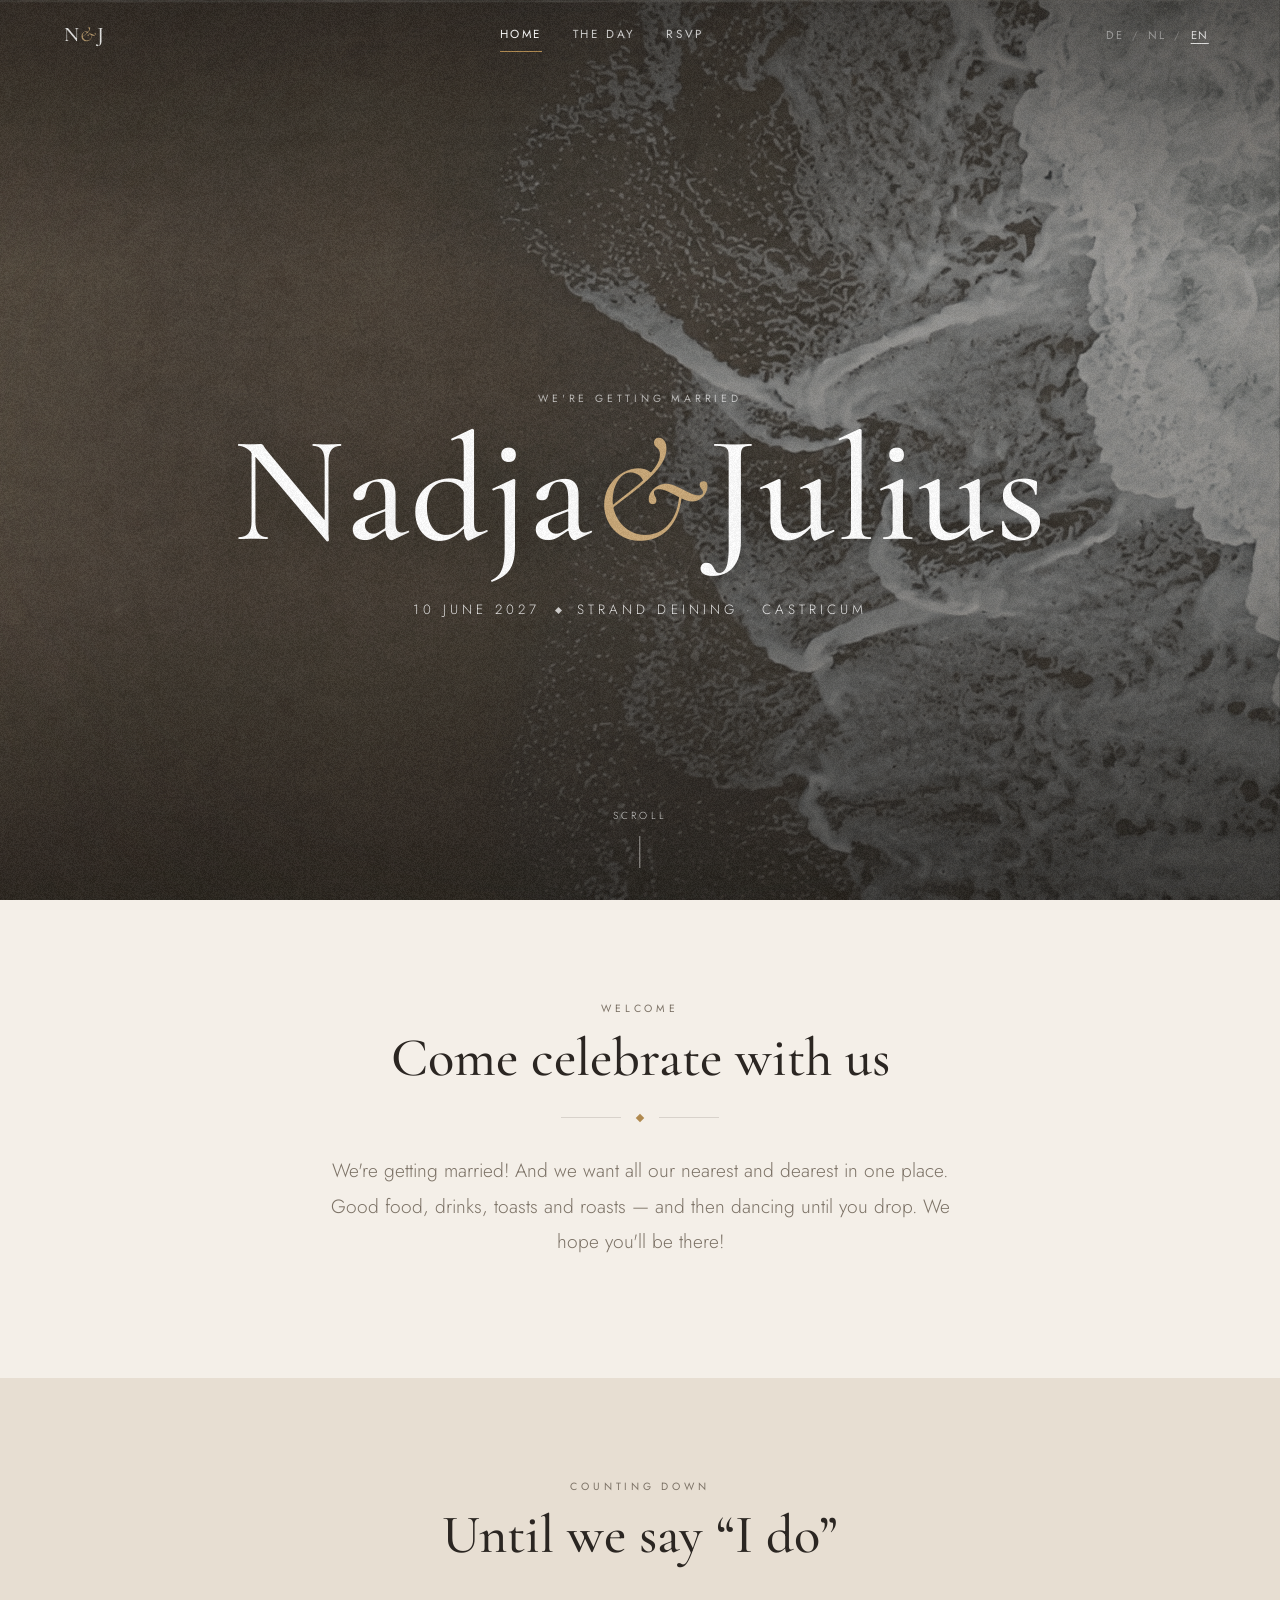
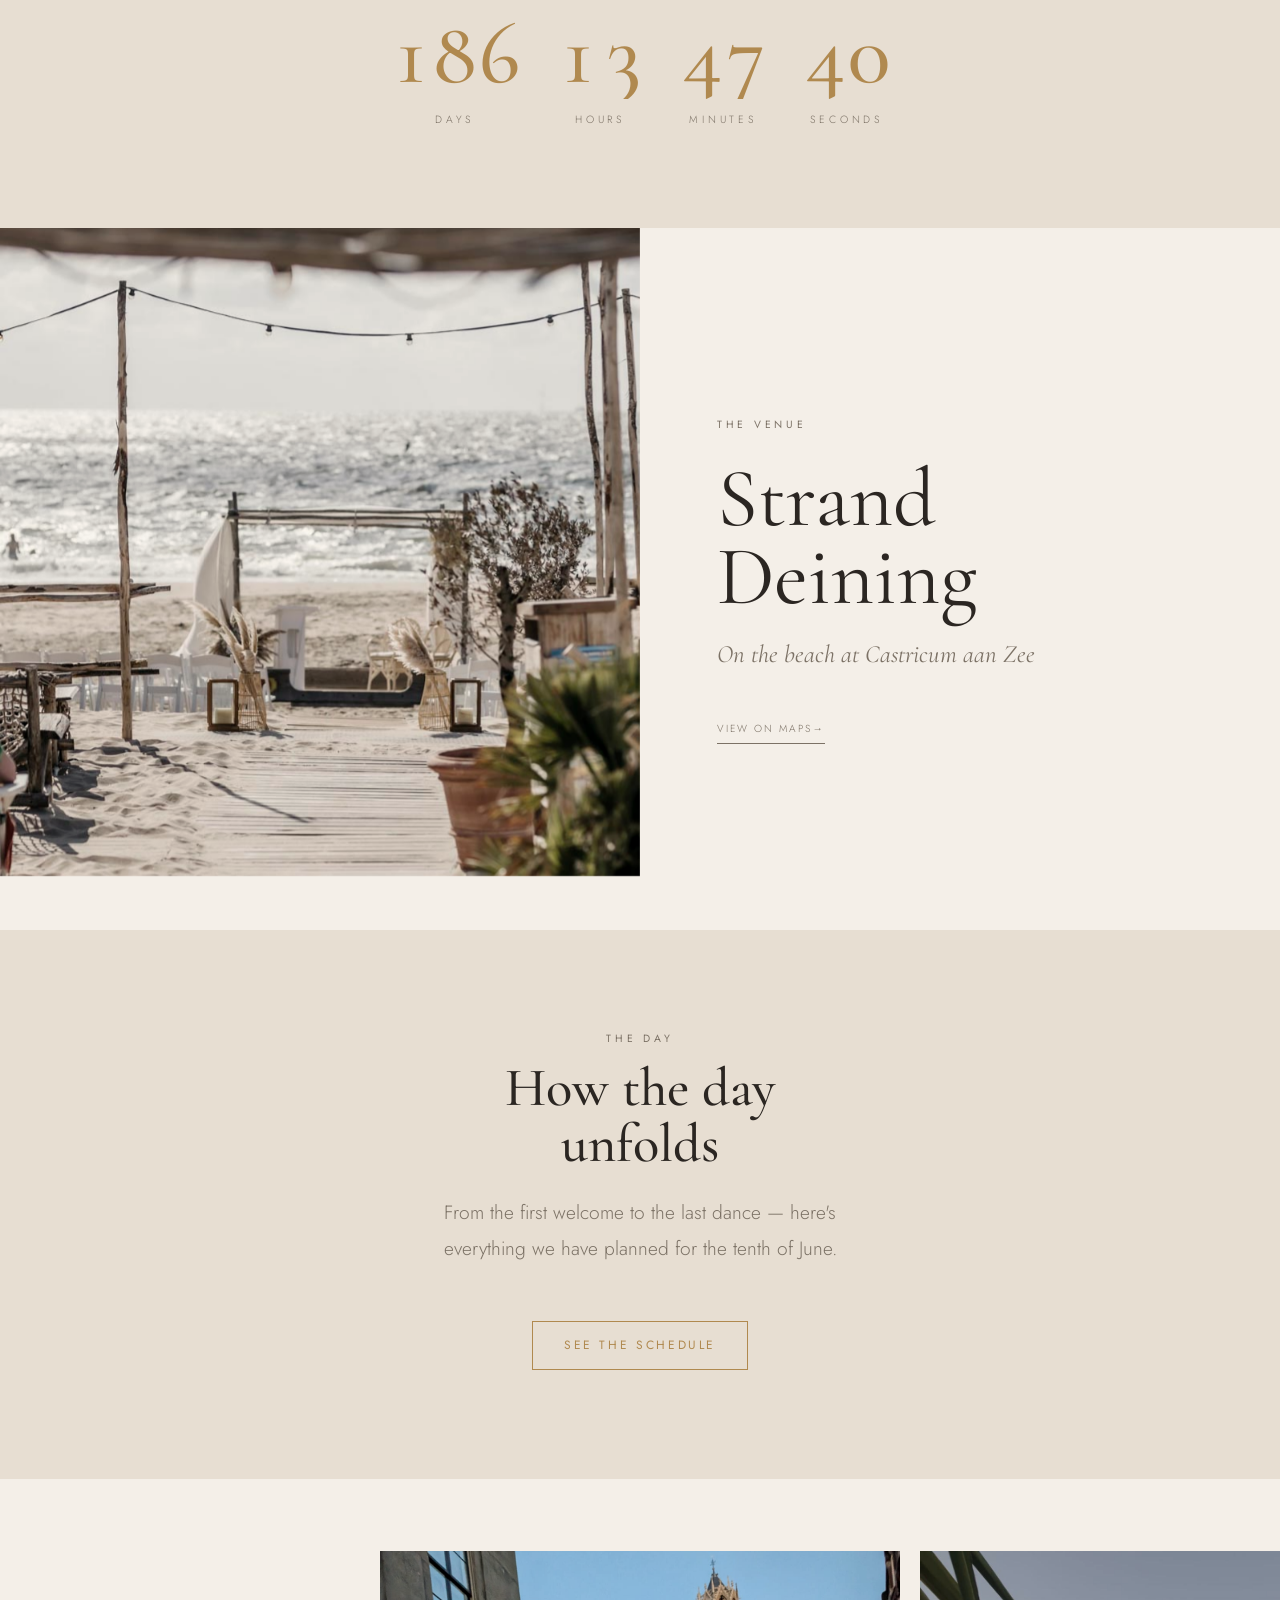
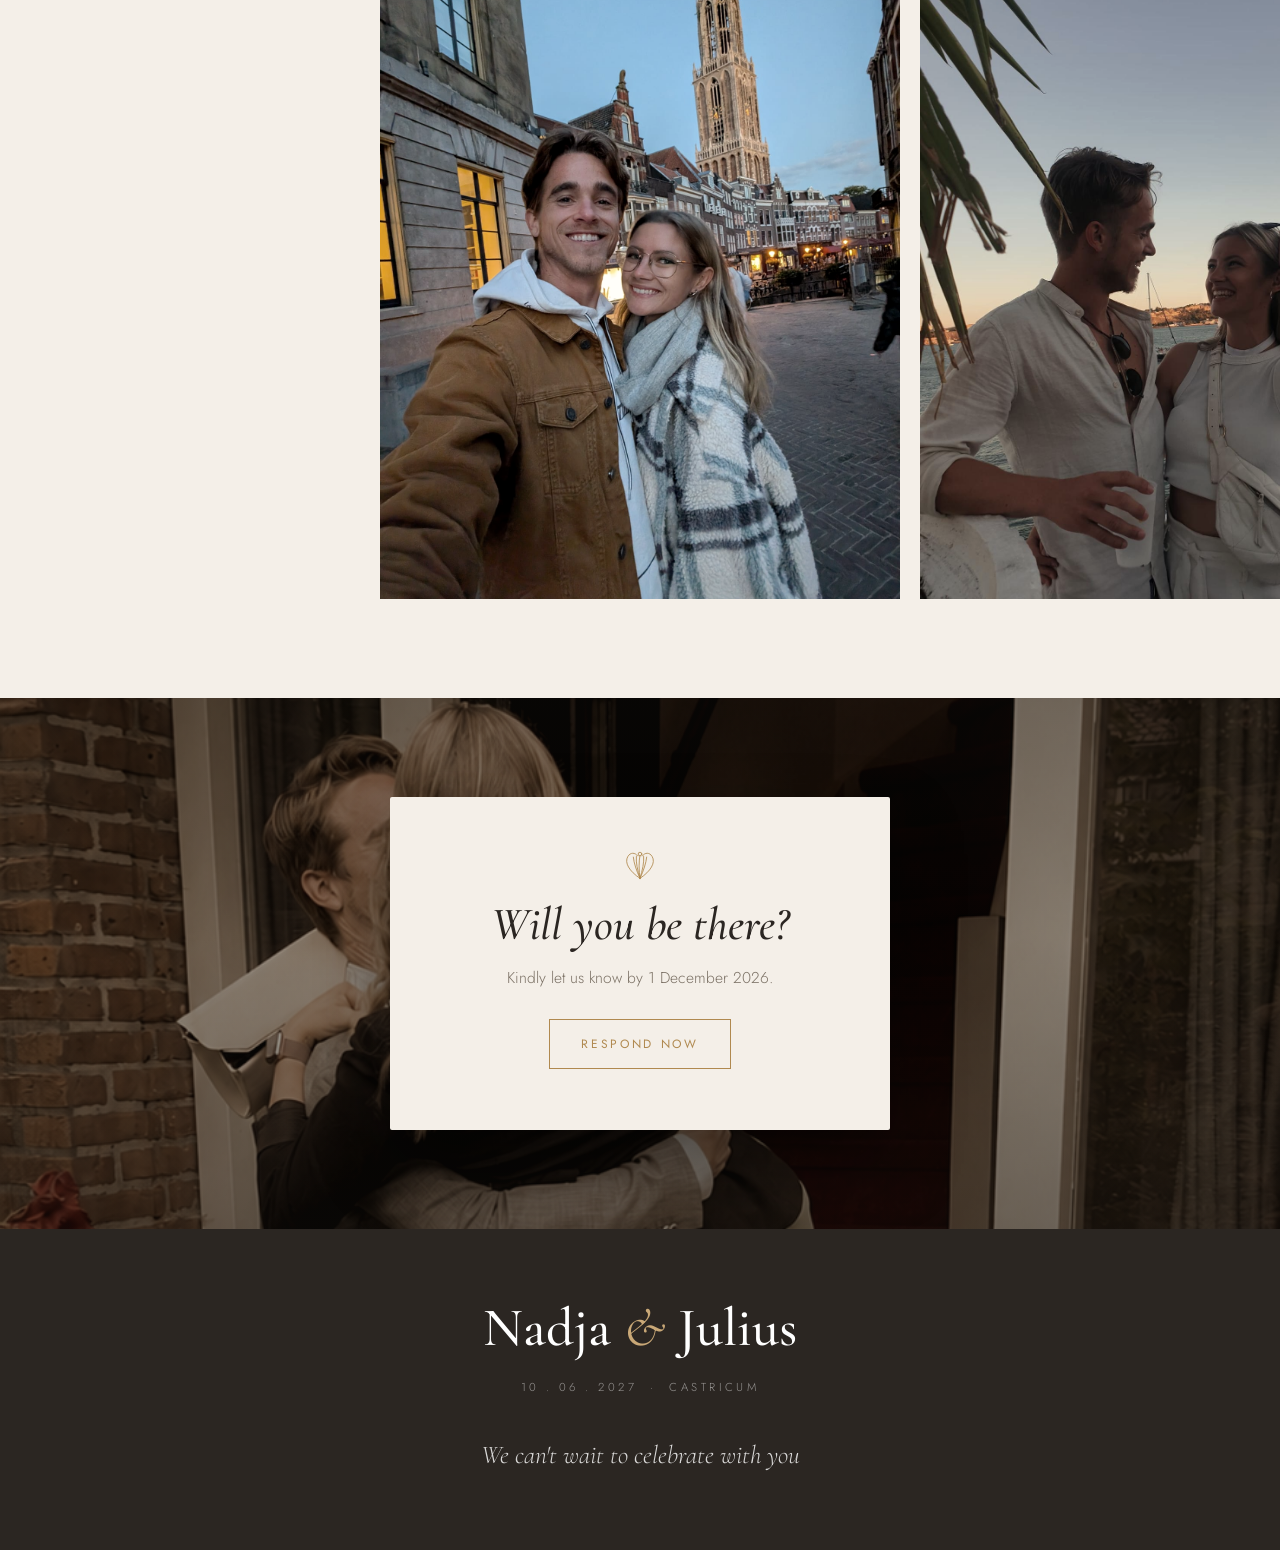
==== commit a83099b0: "Add files via upload" ====
--- a/index.html
+++ b/index.html
@@ -169,7 +169,7 @@
 </footer>
 
 <script src="image-slot.js"></script>
-<script src="i18n.js?v=14"></script>
+<script src="i18n.js?v=17"></script>
 <script src="script.js"></script>
 </body>
 </html>
--- a/styles.css
+++ b/styles.css
@@ -85,7 +85,7 @@
 .vignette {
   pointer-events: none;
   position: fixed; inset: 0; z-index: 499;
-  background: radial-gradient(ellipse at center, transparent 55%, rgba(20,15,8,.38) 100%);
+  background: radial-gradient(ellipse at center, transparent 65%, rgba(20,15,8,.18) 100%);
 }
 
 /* ── Custom cursor ───────────────────────────────────────── */
@@ -586,6 +586,12 @@
   padding-bottom: clamp(1rem, 3vh, 2rem);
   will-change: unset;  /* JS sets this — override to avoid paint hint */
 }
+/* Trailing pseudo-element restores right padding that overflow-x clips */
+.gallery-pin-track::after {
+  content: '';
+  flex-shrink: 0;
+  width: max(var(--pad), calc((100vw - min(80vw, 520px)) / 2));
+}
 .gallery-pin-spacer { display: none; }
 
 .gallery-pin-track .gframe {
@@ -788,18 +794,18 @@
 .dresscode-bg {
   position: absolute; inset: 0; width: 100%; height: 100%;
   object-fit: cover; object-position: center top; z-index: 0;
-  filter: brightness(.78) saturate(1);
+  filter: brightness(.95) saturate(1.05);
 }
 .dresscode-scrim {
   position: absolute; inset: 0; z-index: 1; pointer-events: none;
-  background: linear-gradient(155deg, rgba(20,14,6,.22) 0%, rgba(20,14,6,.45) 100%);
+  background: linear-gradient(155deg, rgba(20,14,6,.08) 0%, rgba(20,14,6,.18) 100%);
 }
 .dresscode-inner { position: relative; z-index: 2; }
 .dresscode-card {
-  background: rgba(30,22,10,.45);
-  backdrop-filter: blur(22px) saturate(1.2);
-  -webkit-backdrop-filter: blur(22px) saturate(1.2);
-  border: 1px solid rgba(201,168,119,.28);
+  background: rgba(255,255,255,.08);
+  backdrop-filter: blur(10px) saturate(1.1);
+  -webkit-backdrop-filter: blur(10px) saturate(1.1);
+  border: 1px solid rgba(255,255,255,.22);
   border-radius: 2px;
   padding: clamp(2rem,4vw,3rem) clamp(2rem,4vw,3.5rem);
   max-width: 480px;
@@ -809,11 +815,11 @@
   font-weight: 500; color: #f4efe8;
   margin: .4rem 0 0; line-height: 1.1;
 }
-.dresscode-divider {
-  width: 36px; height: 1px;
-  background: rgba(201,168,119,.55);
+.dresscode-palette {
+  display: flex; height: 4px; border-radius: 2px; overflow: hidden;
   margin: 1.3rem 0;
 }
+.dresscode-palette span { flex: 1; }
 .dresscode-body {
   font-size: .9rem; font-weight: 300; font-family: var(--font-sans);
   color: rgba(244,239,232,.8);
@@ -967,42 +973,26 @@
   .location-content { padding: clamp(2.4rem,8vw,4rem) clamp(1.8rem,6vw,3rem); }
   .location-name { font-size: clamp(2.8rem, 10vw, 4rem); }
   .location-sub { font-size: clamp(1rem, 4vw, 1.25rem); }
-
-  /* timeline: left line + small illustration badge — stable block layout */
+}
+@media (max-width: 640px) {
+  /* timeline: single-column block layout, no illustrations */
   .timeline::before { display: block; left: 8px; transform: none; }
-  .tl-line { display: none; } /* hide JS animated centre line */
+  .tl-line { display: none; }
   .t-item, .t-item.tl-left, .t-item.tl-right {
     display: block; position: relative;
-    padding: 1.3rem 88px 1.3rem 2.4rem;
+    padding: 1.3rem 2.4rem;
     border-bottom: 1px solid var(--line-soft);
   }
   .t-item:last-child { border-bottom: none; }
   .t-item.tl-left .t-content,
   .t-item.tl-right .t-content { text-align: left; padding: 0; }
-  /* dot — absolutely positioned on the left line */
   .t-item.tl-left .t-mid,
   .t-item.tl-right .t-mid {
     position: absolute; left: 0; top: 1.4rem;
     width: 16px; display: flex; justify-content: center;
   }
-  /* illustration — badge pinned to the right, no background box */
   .t-item.tl-left .t-illus,
-  .t-item.tl-right .t-illus {
-    position: absolute; right: 4px; top: 50%; transform: translateY(-50%);
-    width: 80px; height: 80px; padding: 0;
-    display: flex; align-items: center; justify-content: center;
-    background: transparent !important;
-    isolation: auto !important;
-    contain: none !important;
-    overflow: visible;
-    border-radius: 0;
-  }
-  /* multiply blend directly against page — white pixels become cream (invisible) */
-  .t-item.tl-left .t-illus img,
-  .t-item.tl-right .t-illus img {
-    max-width: 74px;
-    mix-blend-mode: multiply;
-  }
+  .t-item.tl-right .t-illus { display: none; }
 }
 @media (max-width: 640px) {
   .hamburger { display: flex; }
@@ -1024,7 +1014,7 @@
   .nav a, body.home .nav a {
     display: block;
     font-family: var(--font-display) !important;
-    font-size: clamp(2.6rem, 13vw, 3.8rem) !important;
+    font-size: clamp(2rem, 10vw, 3rem) !important;
     font-weight: 400 !important;
     letter-spacing: .02em !important;
     text-transform: none !important;
@@ -1093,3 +1083,125 @@
   .parallax-img { transform: none !important; }
   .timeline::before { transform: scaleY(1); }
 }
+
+/* ============================================================
+   NIGHT THEME — avond.html (evening guests)
+   Same components, dark tokens. Activate with <body class="night">.
+   ============================================================ */
+body.night {
+  --bg:        #14110e;
+  --bg-deep:   #1b1713;
+  --ink:       #f1e9de;
+  --muted:     #a69a8a;
+  --accent:    #c9a877;
+  --accent-soft:#dcc196;
+  --paper:     var(--bg);
+  --cream:     var(--bg-deep);
+  --cream-deep:#2a241e;
+  --ink-soft:  var(--muted);
+  --blue:      var(--accent);
+  --blue-deep: #b0894f;
+  --blue-tint: #221d18;
+  --line:      rgba(241,233,222,.13);
+  --line-soft: rgba(241,233,222,.07);
+  --surface:   #211c17;
+  color-scheme: dark;
+}
+.night .vignette { background: radial-gradient(ellipse at center, transparent 60%, rgba(0,0,0,.35) 100%); }
+.night .skip-nav:focus { background: var(--accent); color: var(--bg); }
+
+/* header: transparent over the hero, dark glass once scrolled */
+.night .site-head.scrolled { background: rgba(20,17,14,.88); color: var(--ink); }
+
+/* buttons: dark text on gold */
+.night .btn:hover,
+.night .btn.solid,
+.night .btn.solid:hover { color: var(--bg); }
+.night .btn.solid::before { background: var(--accent-soft); }
+
+/* sections that used ink as background */
+.night .section.ink,
+.night .site-foot { background: #0e0c0a; color: var(--ink); }
+.night .site-foot { border-top: 1px solid var(--line-soft); }
+
+/* hero */
+.night .hero { background: #0f0c0a; }
+.night .hero-scrim {
+  background:
+    radial-gradient(ellipse at 50% 105%, rgba(201,168,119,.22), transparent 55%),
+    linear-gradient(180deg, rgba(10,8,6,.6) 0%, rgba(10,8,6,.3) 40%, rgba(20,17,14,.9) 92%, var(--bg) 100%);
+}
+.night-greet {
+  font-family: var(--font-display); font-style: italic; font-weight: 400;
+  font-size: clamp(1.6rem, 3.2vw, 2.4rem); line-height: 1.2;
+  color: var(--accent-soft); margin: 0 0 .9rem;
+}
+.night-greet[hidden] { display: none; }
+.night-sub {
+  font-family: var(--font-display); font-style: italic;
+  font-size: clamp(1.3rem, 2.4vw, 1.85rem); color: rgba(255,255,255,.88);
+  margin: 1.4rem 0 0;
+}
+.night .hero-meta i { background: var(--accent); }
+
+/* key facts row */
+.night-facts {
+  display: grid; grid-template-columns: repeat(4, 1fr);
+  margin-top: clamp(3rem, 7vh, 4.5rem);
+  border-top: 1px solid var(--line); border-bottom: 1px solid var(--line);
+}
+.night-fact { position: relative; padding: 2.2rem 1.4rem; text-align: center; }
+.night-fact + .night-fact::before {
+  content: ""; position: absolute; left: 0; top: 22%; bottom: 22%; width: 1px; background: var(--line);
+}
+.night-fact .k { font-size: .64rem; letter-spacing: .3em; text-transform: uppercase; color: var(--muted); }
+.night-fact .v { font-family: var(--font-display); font-size: clamp(1.7rem, 2.6vw, 2.15rem); line-height: 1.1; margin: .7rem 0 .35rem; }
+.night-fact .v em { color: var(--accent); }
+.night-fact .s { font-size: .88rem; color: var(--muted); line-height: 1.5; }
+.night-fact a { color: var(--muted); text-decoration-color: var(--accent); text-underline-offset: .25em; }
+.night-fact a:hover { color: var(--ink); }
+@media (max-width: 900px) {
+  .night-facts { grid-template-columns: 1fr 1fr; }
+  .night-fact:nth-child(3)::before { display: none; }
+  .night-fact:nth-child(n+3) { border-top: 1px solid var(--line); }
+}
+@media (max-width: 440px) {
+  .night-facts { grid-template-columns: 1fr; }
+  .night-fact + .night-fact::before { display: none; }
+  .night-fact + .night-fact { border-top: 1px solid var(--line); }
+}
+
+/* timeline illustrations: light line art on dark */
+.night .t-illus img {
+  filter: invert(1) sepia(.55) saturate(1.3) hue-rotate(-12deg) brightness(.92);
+  mix-blend-mode: screen; opacity: .8;
+}
+
+/* dress code + venue extras */
+.night .dresscode-section { background: #2a2016; }
+.night .dresscode-scrim { background: linear-gradient(155deg, rgba(10,8,6,.35) 0%, rgba(10,8,6,.55) 100%); }
+.night-tip {
+  margin: 1.2rem 0 0; padding-top: 1.1rem; border-top: 1px solid rgba(255,255,255,.18);
+  font-size: .84rem; line-height: 1.7; color: rgba(244,239,232,.72);
+}
+.night .accom-scrim { background: linear-gradient(180deg, rgba(6,4,2,.65) 0%, rgba(6,4,2,.45) 50%, rgba(6,4,2,.7) 100%); }
+.night-maps { margin: 0 0 2.4rem; }
+
+/* RSVP form on dark */
+.night .rsvp-gate-card,
+.night .rsvp-wrap {
+  position: relative; padding: clamp(1.8rem, 4.5vw, 3rem);
+  border: 1px solid var(--line);
+  background: linear-gradient(150deg, rgba(201,168,119,.07), rgba(201,168,119,0) 50%), var(--surface);
+}
+.night .field input[type="text"],
+.night .field input[type="tel"],
+.night .field textarea { background: rgba(241,233,222,.05); border-bottom-color: rgba(201,168,119,.4); }
+.night .field input:focus-visible,
+.night .field textarea:focus-visible { background: rgba(241,233,222,.09); }
+.night .attend-card { border-color: rgba(201,168,119,.3); }
+.night .attend-opts input:checked + .attend-card { background: rgba(201,168,119,.12); }
+.night .stepper-btn { border-color: var(--line); color: var(--accent); }
+.night .stepper-btn:disabled { color: rgba(241,233,222,.2); border-color: var(--line-soft); }
+.night .stepper-val { border-color: var(--line); color: var(--accent); }
+.night #rsvp-error, .night #gate-error { color: #e08a7a !important; }
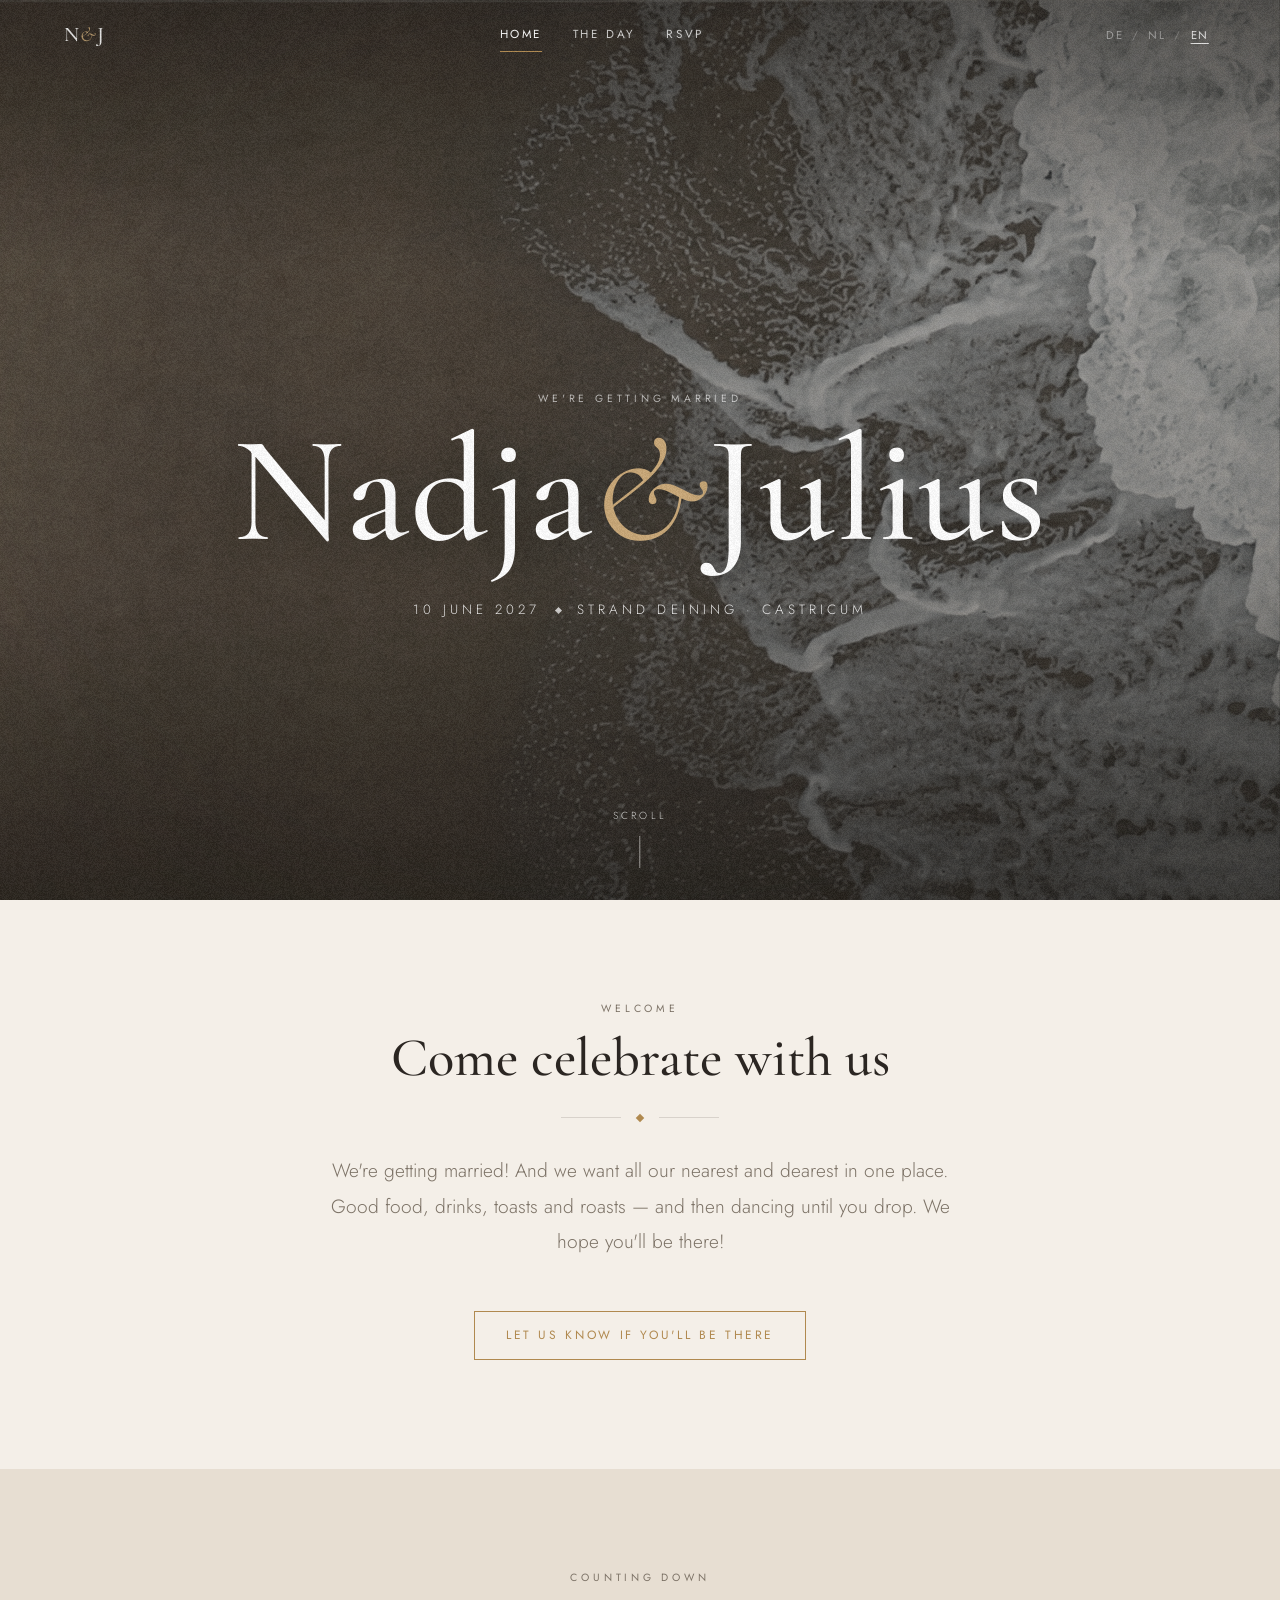
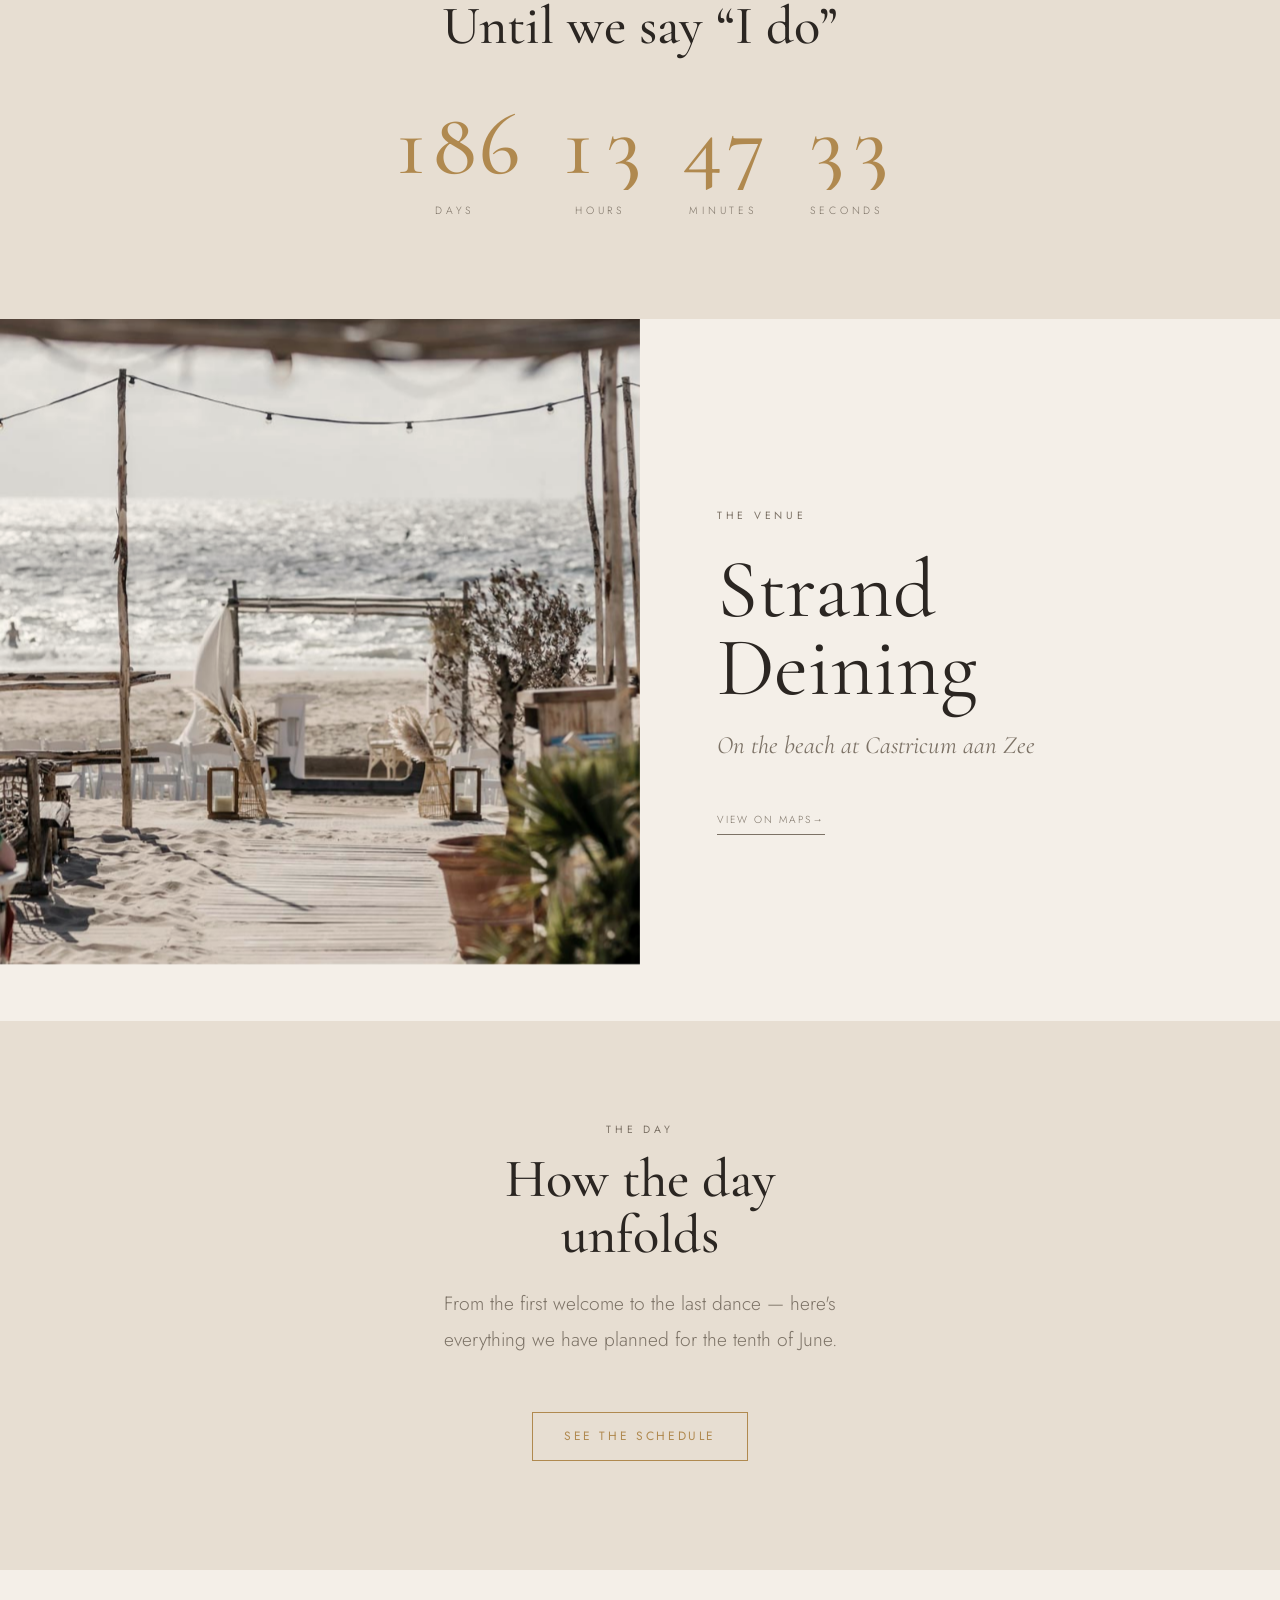
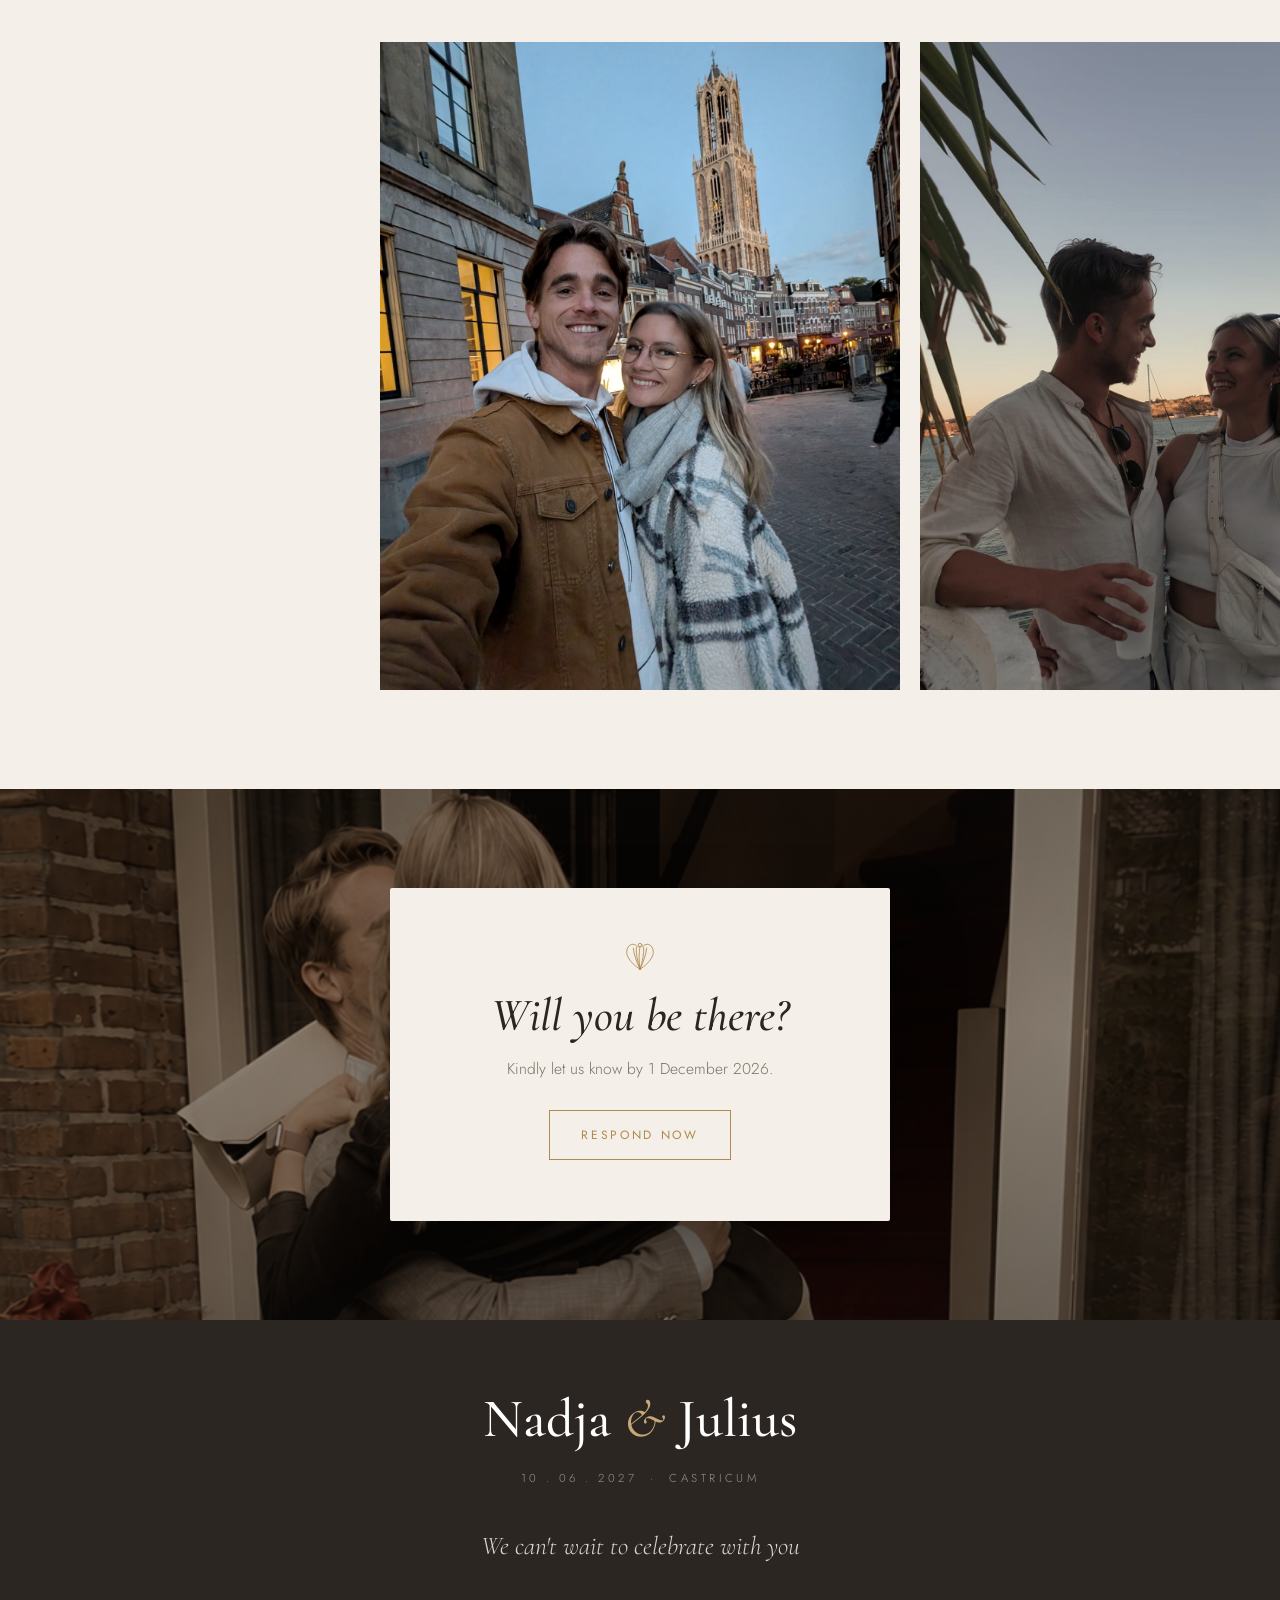
==== commit 321ba631: "RSVP cta" ====
--- a/index.html
+++ b/index.html
@@ -69,6 +69,7 @@
     <h2 class="block-title reveal" data-i18n="welcome.title">We're so glad you're here</h2>
     <div class="ornament reveal" style="margin-block:1.8rem 2rem"><i></i></div>
     <p class="measure lede reveal" data-i18n="welcome.body">After all these years, we're tying the knot.</p>
+    <a class="btn reveal" href="rsvp.html" style="margin-top:2rem" data-i18n="welcome.cta">Let us know if you'll be there</a>
   </div>
 </section>
 
--- a/styles.css
+++ b/styles.css
@@ -1107,6 +1107,8 @@
   --surface:   #211c17;
   color-scheme: dark;
 }
+/* the paper-grain overlay reads as a grey haze on dark — off for the evening page */
+.night #grain-overlay { display: none !important; }
 .night .vignette { background: radial-gradient(ellipse at center, transparent 60%, rgba(0,0,0,.35) 100%); }
 .night .skip-nav:focus { background: var(--accent); color: var(--bg); }
 
@@ -1126,10 +1128,15 @@
 
 /* hero */
 .night .hero { background: #0f0c0a; }
+/* photos + video in their own colours on the evening page (no grey grade) */
+.night .hero-base,
+.night .hero-video,
+.night .accom-bg,
+.night .dresscode-bg { filter: none; }
 .night .hero-scrim {
   background:
     radial-gradient(ellipse at 50% 105%, rgba(201,168,119,.22), transparent 55%),
-    linear-gradient(180deg, rgba(10,8,6,.6) 0%, rgba(10,8,6,.3) 40%, rgba(20,17,14,.9) 92%, var(--bg) 100%);
+    linear-gradient(180deg, rgba(10,8,6,.45) 0%, rgba(10,8,6,.12) 40%, rgba(20,17,14,.75) 90%, var(--bg) 100%);
 }
 .night-greet {
   font-family: var(--font-display); font-style: italic; font-weight: 400;
@@ -1179,12 +1186,10 @@
 
 /* dress code + venue extras */
 .night .dresscode-section { background: #2a2016; }
-.night .dresscode-scrim { background: linear-gradient(155deg, rgba(10,8,6,.35) 0%, rgba(10,8,6,.55) 100%); }
 .night-tip {
   margin: 1.2rem 0 0; padding-top: 1.1rem; border-top: 1px solid rgba(255,255,255,.18);
   font-size: .84rem; line-height: 1.7; color: rgba(244,239,232,.72);
 }
-.night .accom-scrim { background: linear-gradient(180deg, rgba(6,4,2,.65) 0%, rgba(6,4,2,.45) 50%, rgba(6,4,2,.7) 100%); }
 .night-maps { margin: 0 0 2.4rem; }
 
 /* RSVP form on dark */
